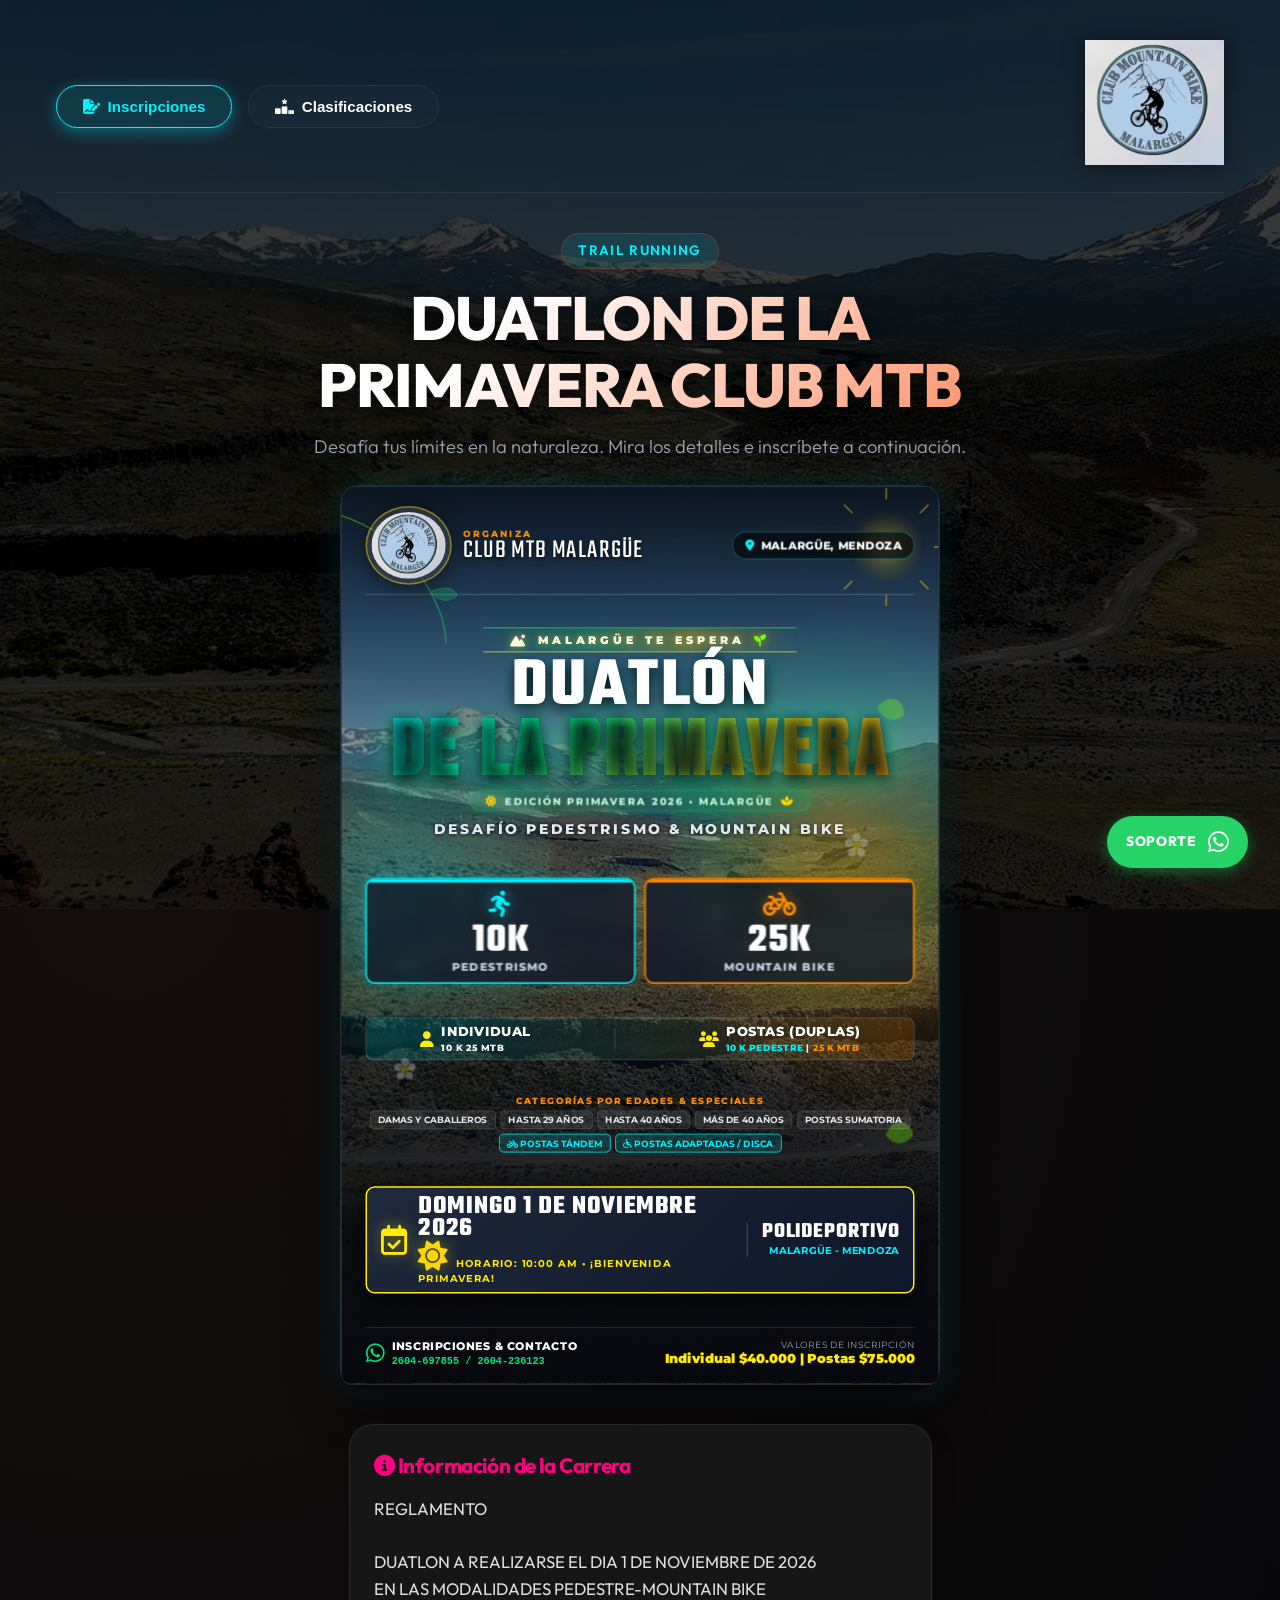
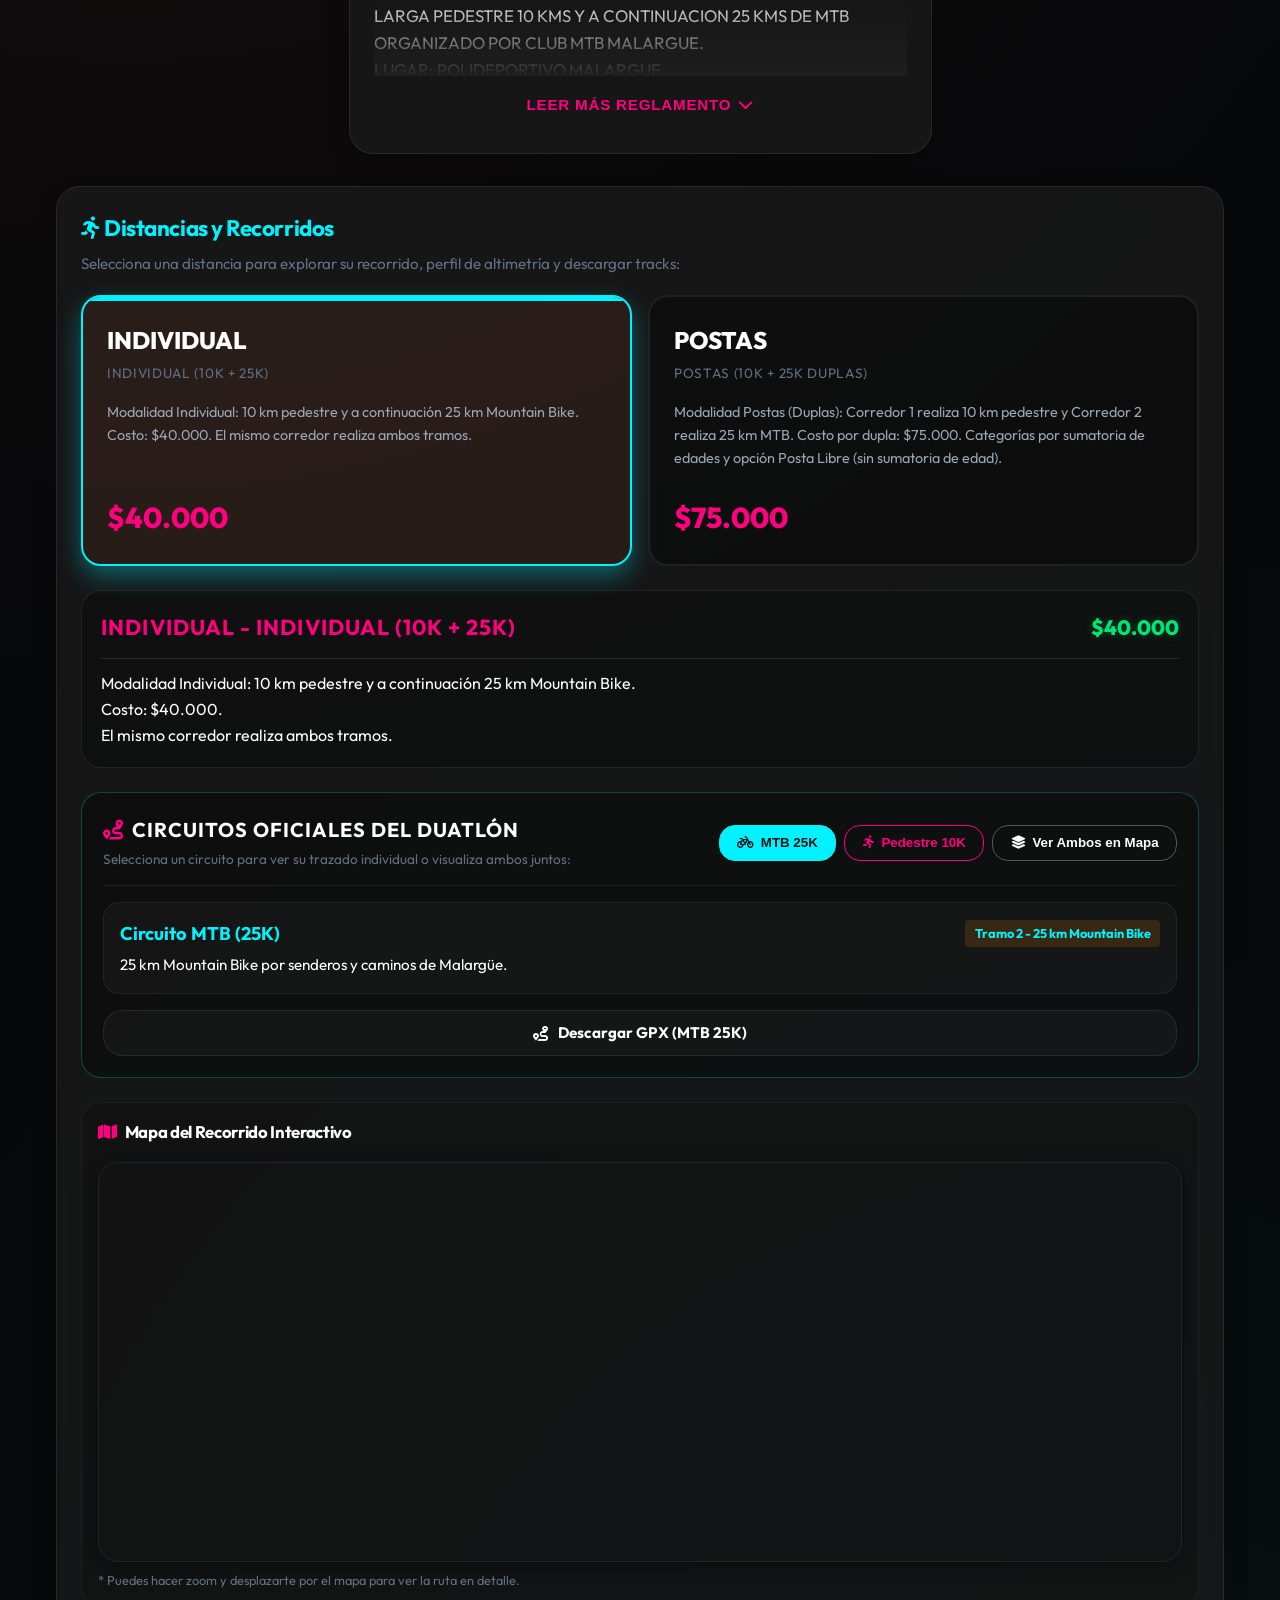
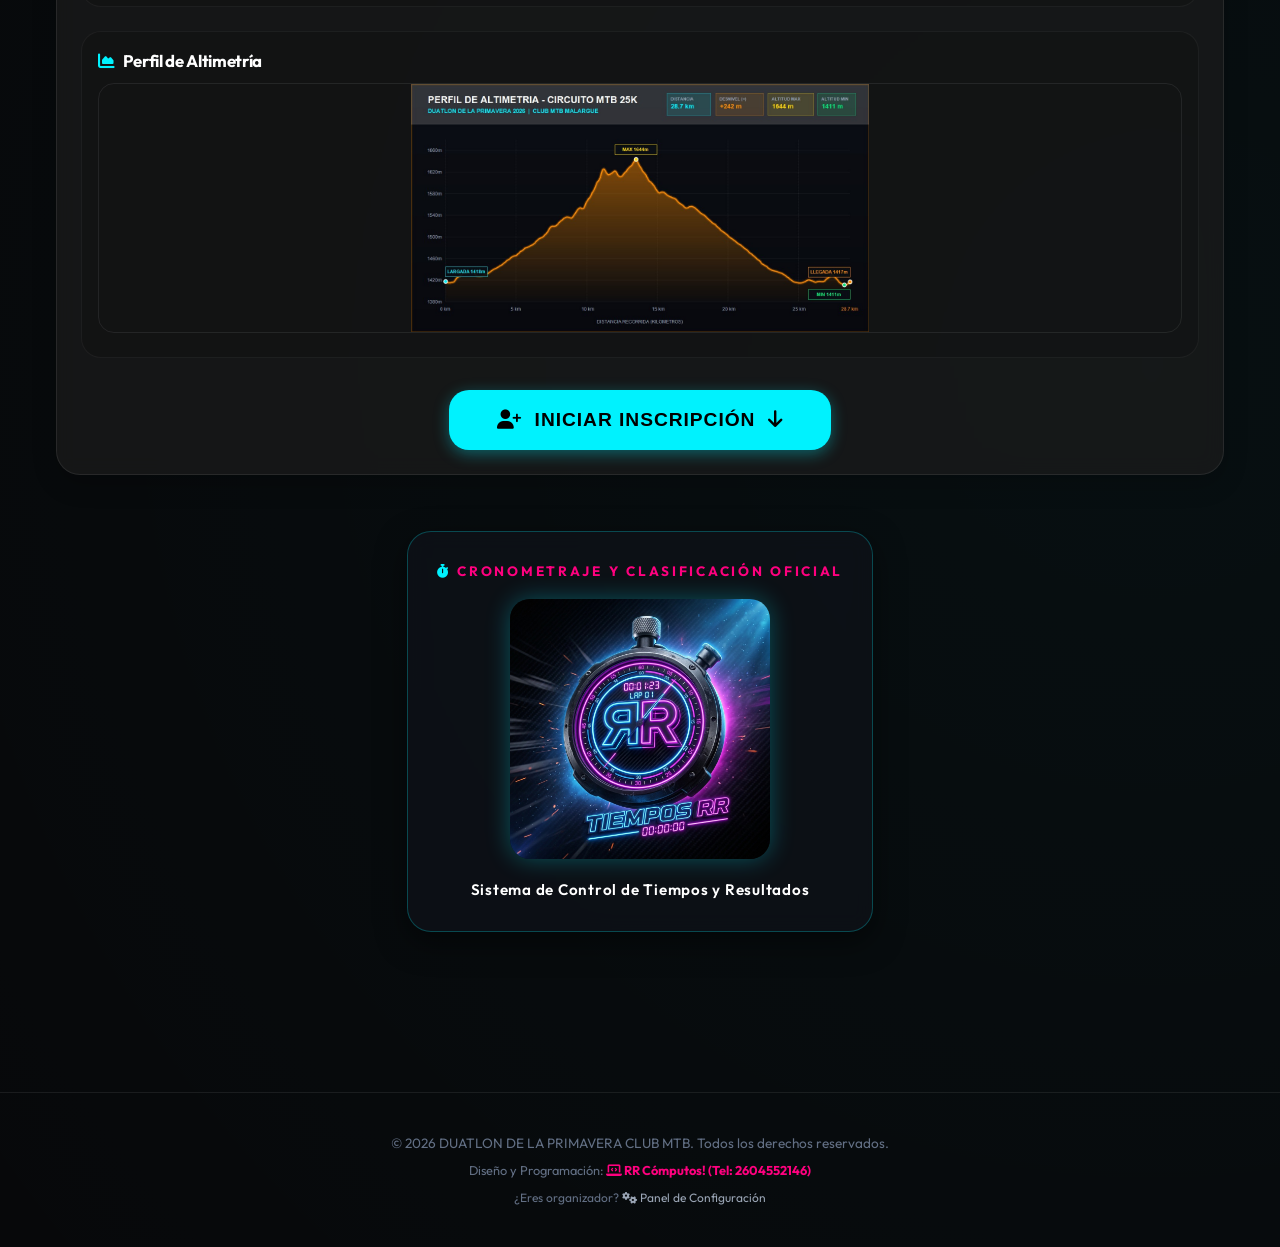
==== index.html @ 205308ee "Add files via upload" ====
<!DOCTYPE html>
<html lang="es">
<head>
    <meta charset="UTF-8">
    <meta name="viewport" content="width=device-width, initial-scale=1.0">
    <title>Inscripciones | Trail Running Portal</title>
    <meta name="description" content="Inscríbete a la carrera de trail de forma rápida y sencilla. Completa tus datos, selecciona tu distancia y asegura tu lugar.">
    <link rel="stylesheet" href="./index.css?v=7.6">
    <!-- PWA Manifest & Mobile Config -->
    <link rel="manifest" href="./manifest.json">
    <meta name="theme-color" content="#00f2fe">
    <meta name="apple-mobile-web-app-capable" content="yes">
    <meta name="apple-mobile-web-app-status-bar-style" content="black-translucent">
    <link rel="apple-touch-icon" href="./IMAGENES/LOGO CLUB.png">
    <!-- Leaflet.js for interactive GPX route maps -->
    <link rel="stylesheet" href="https://unpkg.com/leaflet@1.9.4/dist/leaflet.css" integrity="sha256-p4NxAoJBhIIN+hmNHrzRCf9tD/miZyoHS5obTRR9BMY=" crossorigin="" />
    <script src="https://unpkg.com/leaflet@1.9.4/dist/leaflet.js" integrity="sha256-20nQCchB9co0qIjJZRGuk2/Z9VM+kNiyxNV1lvTlZBo=" crossorigin=""></script>
    <!-- FontAwesome for icons -->
    <link rel="stylesheet" href="https://cdnjs.cloudflare.com/ajax/libs/font-awesome/6.4.0/css/all.min.css">
</head>
<body>
    <!-- Background image loaded dynamically -->
    <div id="bg-overlay" class="bg-overlay"></div>

    <div class="app-container">
        <main class="main-content">
            <!-- Top Header Area (Navigation & Logo) -->
            <div class="top-header-area">
                <!-- Top Navigation Bar -->
                <div class="top-nav-bar" id="top-nav-bar">
                    <button class="nav-btn active" id="nav-btn-inscripciones">
                        <i class="fa-solid fa-file-signature"></i> Inscripciones
                    </button>
                    <button class="nav-btn" id="nav-btn-clasificaciones">
                        <i class="fa-solid fa-ranking-star"></i> Clasificaciones
                    </button>
                </div>
                <!-- Logo Oficial -->
                <div class="logo-header-container hidden" id="logo-header-container">
                    <img id="logo-image" src="" alt="Logo Oficial" style="max-width: 100%; max-height: 100%; object-fit: contain; filter: drop-shadow(0 2px 10px rgba(0,0,0,0.5));">
                </div>
            </div>

            <!-- Header Section with dynamic title -->
            <header class="hero-section" style="margin-bottom: 1.5rem;">
                <span class="badge" id="race-badge">Trail Running</span>
                <h1 class="main-title" id="race-title">CARRERA DE MONTAÑA</h1>
                <p class="subtitle">Desafía tus límites en la naturaleza. Mira los detalles e inscríbete a continuación.</p>
            </header>

            <!-- 1. AFICHE OFICIAL DE LA CARRERA (TORRECILLAS) -->
            <div class="poster-banner-container" id="poster-banner-container" style="margin-bottom: 2.2rem; display: flex; justify-content: center; width: 100%; height: auto; background: transparent; overflow: visible;">
                <iframe src="./afiche.html?embed=true" id="poster-live-frame" title="Afiche Oficial Duatlón de la Primavera" style="width: 100%; max-width: 600px; height: 900px; border: none; border-radius: var(--radius-md); box-shadow: 0 15px 45px rgba(0,0,0,0.8), 0 0 30px rgba(0, 242, 254, 0.2); overflow: hidden; display: block;" scrolling="no"></iframe>
                <img id="poster-banner" src="" alt="Afiche Oficial de la Carrera" class="poster-banner-img hidden" style="max-height: 850px; width: 100%; object-fit: contain; border-radius: var(--radius-md); box-shadow: 0 10px 30px rgba(0,0,0,0.5);">
            </div>
            <script>
                window.addEventListener('message', function(e) {
                    if (e.data && e.data.type === 'resize-poster') {
                        var frame = document.getElementById('poster-live-frame');
                        if (frame && e.data.height) {
                            frame.style.height = (e.data.height + 4) + 'px';
                        }
                    }
                });
            </script>

            <!-- 2. BOX DE TEXTO (Race Description) -->
            <div class="info-card" id="race-description-card" style="margin-bottom: 2rem; background: rgba(30, 30, 30, 0.65); border: 1px solid var(--border-color); backdrop-filter: blur(10px); display: flex; flex-direction: column;">
                <h2 style="color: var(--accent-cyan); font-size: 1.3rem; margin-bottom: 0.8rem;"><i class="fa-solid fa-circle-info"></i> Información de la Carrera</h2>
                
                <!-- Contenedor colapsable para limitar altura -->
                <div id="race-description-container" style="max-height: 180px; overflow: hidden; position: relative; transition: max-height 0.4s ease-in-out;">
                    <p id="race-description-text" style="line-height: 1.6; color: #e0e0e0; font-size: 1.05rem; white-space: pre-line; margin: 0;">
                        <!-- Loaded dynamically from config -->
                    </p>
                    <!-- Degradado para atenuar texto abajo cuando está colapsado -->
                    <div id="description-fade-overlay" style="position: absolute; bottom: 0; left: 0; width: 100%; height: 75px; background: linear-gradient(to bottom, transparent, rgba(30, 30, 30, 0.98)); pointer-events: none; transition: opacity 0.3s ease;"></div>
                </div>
                
                <!-- Botón de Leer Más -->
                <div id="read-more-container" style="text-align: center; margin-top: 0.8rem; margin-bottom: 0.5rem; z-index: 2;">
                    <button type="button" id="btn-read-more" style="background: transparent; border: none; color: var(--accent-cyan); font-weight: 800; cursor: pointer; display: inline-flex; align-items: center; gap: 0.4rem; font-size: 0.95rem; text-transform: uppercase; letter-spacing: 0.05em; padding: 0.5rem 1.2rem; transition: color 0.2s;">
                        <span>Leer más reglamento</span> <i class="fa-solid fa-chevron-down"></i>
                    </button>
                </div>

                <!-- Botón de Kit de Competidor (oculto por defecto) -->
                <div id="kit-button-container" class="hidden" style="margin-top: 1.5rem; text-align: center; border-top: 1px solid rgba(255,255,255,0.08); padding-top: 1.2rem;">
                    <a href="#" id="kit-image-btn" class="btn-secondary" target="_blank" style="background: rgba(0, 242, 254, 0.1) !important; border-color: var(--accent-cyan) !important; color: var(--accent-cyan) !important; display: inline-flex; align-items: center; justify-content: center; gap: 0.6rem; padding: 0.85rem 1.8rem; text-decoration: none; font-weight: 700; border-radius: var(--radius-md); transition: all 0.3s ease; box-shadow: 0 4px 15px rgba(0,242,254,0.15);">
                        <i class="fa-solid fa-gift"></i> Ver Kit de Competidor (A4)
                    </a>
                </div>
            </div>

            <!-- 3. DASHBOARD INTERACTIVO (Distances, Maps, Altimetry) -->
            <div class="info-card" id="dashboard-card" style="margin-bottom: 2rem; background: rgba(30, 30, 30, 0.65); border: 1px solid var(--border-color); backdrop-filter: blur(10px);">
                <h2 style="color: var(--accent-orange); font-size: 1.4rem; margin-bottom: 0.3rem;"><i class="fa-solid fa-person-running"></i> Distancias y Recorridos</h2>
                <p style="color: var(--text-muted); font-size: 0.95rem; margin-bottom: 1.2rem;">Selecciona una distancia para explorar su recorrido, perfil de altimetría y descargar tracks:</p>
                
                <!-- Selector de Distancias (Dashboard) -->
                <div class="cards-container" id="distances-container" style="margin-bottom: 1.5rem; justify-content: center; gap: 1rem;">
                    <div class="selector-card selected" data-id="INDIVIDUAL" data-price="40000" data-name="INDIVIDUAL (10K + 25K)">
                        <div class="card-title">INDIVIDUAL</div>
                        <div class="card-subtitle">INDIVIDUAL (10K + 25K)</div>
                        <div class="card-detail">Modalidad Individual: 10 km pedestre y a continuación 25 km Mountain Bike.
Costo: $40.000.
El mismo corredor realiza ambos tramos.</div>
                        <div class="card-price">$40.000</div>
                    </div>
                    <div class="selector-card" data-id="POSTAS" data-price="75000" data-name="POSTAS (10K + 25K DUPLAS)">
                        <div class="card-title">POSTAS</div>
                        <div class="card-subtitle">POSTAS (10K + 25K DUPLAS)</div>
                        <div class="card-detail">Modalidad Postas (Duplas): Corredor 1 realiza 10 km pedestre y Corredor 2 realiza 25 km MTB.
Costo por dupla: $75.000.
Categorías por sumatoria de edades de ambos integrantes.</div>
                        <div class="card-price">$75.000</div>
                    </div>
                </div>

                <!-- Detalles de Distancia Seleccionada -->
                <div id="dashboard-details" class="mt-1" style="background: rgba(0,0,0,0.25); padding: 1.2rem; border-radius: var(--radius-md); border: 1px solid var(--border-color); margin-bottom: 1.5rem;">
                    <div style="display: flex; justify-content: space-between; align-items: center; flex-wrap: wrap; gap: 0.5rem; border-bottom: 1px solid rgba(255,255,255,0.1); padding-bottom: 0.8rem; margin-bottom: 0.8rem;">
                        <h3 id="dashboard-dist-title" style="font-size: 1.35rem; color: var(--accent-cyan); margin: 0;">INDIVIDUAL - INDIVIDUAL (10K + 25K)</h3>
                        <span id="dashboard-dist-price" style="font-size: 1.3rem; font-weight: 800; color: var(--success); text-shadow: 0 0 8px rgba(0,230,118,0.3);">$40.000</span>
                    </div>
                    <p id="dashboard-dist-detail" style="line-height: 1.6; color: #fff; margin-bottom: 0; font-size: 1rem; white-space: pre-line;">Modalidad Individual: 10 km pedestre y a continuación 25 km Mountain Bike.
Costo: $40.000.
El mismo corredor realiza ambos tramos.</p>
                </div>

                <!-- Selector de Circuitos Oficiales del Duatlón (Pedestre y MTB) -->
                <div id="duathlon-circuits-panel" style="margin-top: 1.5rem; background: rgba(0, 0, 0, 0.3); border: 1px solid rgba(0, 242, 254, 0.25); border-radius: var(--radius-md); padding: 1.3rem; margin-bottom: 1.5rem;">
                    <div style="display: flex; align-items: center; justify-content: space-between; flex-wrap: wrap; gap: 0.8rem; margin-bottom: 1rem; border-bottom: 1px solid rgba(255,255,255,0.08); padding-bottom: 0.8rem;">
                        <div>
                            <h3 style="margin: 0; color: #fff; font-size: 1.25rem; display: flex; align-items: center; gap: 0.5rem;">
                                <i class="fa-solid fa-route" style="color: var(--accent-cyan);"></i> Circuitos Oficiales del Duatlón
                            </h3>
                            <span style="font-size: 0.85rem; color: var(--text-muted);">Selecciona un circuito para ver su trazado individual o visualiza ambos juntos:</span>
                        </div>
                        <div style="display: flex; gap: 0.5rem; flex-wrap: wrap;" id="circuit-tab-buttons">
                            <button type="button" class="btn-circuit-tab active" data-circuit="mtb" id="btn-circuit-mtb" style="padding: 0.6rem 1.1rem; border-radius: var(--radius-sm); border: 1px solid var(--accent-orange); background: var(--accent-orange); color: #0f1219; font-weight: 800; cursor: pointer; display: inline-flex; align-items: center; gap: 0.4rem; transition: all 0.2s;">
                                <i class="fa-solid fa-bicycle"></i> MTB 25K
                            </button>
                            <button type="button" class="btn-circuit-tab" data-circuit="pedestre" id="btn-circuit-pedestre" style="padding: 0.6rem 1.1rem; border-radius: var(--radius-sm); border: 1px solid var(--accent-cyan); background: transparent; color: var(--accent-cyan); font-weight: 800; cursor: pointer; display: inline-flex; align-items: center; gap: 0.4rem; transition: all 0.2s;">
                                <i class="fa-solid fa-person-running"></i> Pedestre 10K
                            </button>
                            <button type="button" class="btn-circuit-tab" data-circuit="both" id="btn-circuit-both" style="padding: 0.6rem 1.1rem; border-radius: var(--radius-sm); border: 1px solid rgba(255,255,255,0.3); background: transparent; color: #fff; font-weight: 700; cursor: pointer; display: inline-flex; align-items: center; gap: 0.4rem; transition: all 0.2s;">
                                <i class="fa-solid fa-layer-group"></i> Ver Ambos en Mapa
                            </button>
                        </div>
                    </div>

                    <!-- Ficha descriptiva del circuito activo -->
                    <div id="circuit-active-info" style="background: rgba(255,255,255,0.03); border: 1px solid rgba(255,255,255,0.06); border-radius: var(--radius-sm); padding: 1rem; margin-bottom: 1rem;">
                        <div style="display: flex; justify-content: space-between; align-items: center; flex-wrap: wrap; gap: 0.5rem; margin-bottom: 0.4rem;">
                            <strong id="circuit-active-title" style="color: var(--accent-orange); font-size: 1.15rem;">Circuito MTB (25K)</strong>
                            <span id="circuit-active-badge" style="background: rgba(255, 140, 0, 0.15); color: var(--accent-orange); font-weight: 700; padding: 0.2rem 0.6rem; border-radius: 4px; font-size: 0.8rem;">Tramo 2 - 25 km Mountain Bike</span>
                        </div>
                        <p id="circuit-active-detail" style="margin: 0; color: #fff; font-size: 0.95rem; line-height: 1.5; white-space: pre-line;">Tramo 2: 25 km Mountain Bike por senderos y caminos de Malargüe.</p>
                    </div>

                    <!-- Botones de descarga y enlaces del circuito activo -->
                    <div class="downloads-grid" id="circuit-downloads-grid" style="display: flex; gap: 0.8rem; flex-wrap: wrap;">
                        <a href="#" id="circuit-gpx-btn" class="btn-secondary gpx-btn" download target="_blank" style="height: 46px; font-size: 0.95rem; font-weight: 700; width: 100%; display: inline-flex; align-items: center; justify-content: center; gap: 0.6rem; text-decoration: none; border-radius: var(--radius-md);">
                            <i class="fa-solid fa-route"></i> Descargar GPX
                        </a>
                    </div>
                </div>

                <!-- Mapa del Recorrido Interactivo -->
                <div class="info-card-sub" id="interactive-map-card" style="margin-top: 1rem; background: rgba(0,0,0,0.15); padding: 1rem; border-radius: var(--radius-md); border: 1px solid rgba(255,255,255,0.05);">
                    <h4 style="margin: 0; font-size: 1.05rem; color: #fff; display: flex; align-items: center; gap: 0.5rem;"><i class="fa-solid fa-map" style="color: var(--accent-cyan);"></i> Mapa del Recorrido Interactivo</h4>
                    <div id="map-track" style="height: 400px; width: 100%; border-radius: var(--radius-md); margin-top: 1rem; border: 1px solid var(--border-color); box-shadow: 0 4px 15px rgba(0,0,0,0.3); z-index: 10;"></div>
                    <span style="font-size: 0.8rem; color: var(--text-muted); margin-top: 0.5rem; display: block;">
                        * Puedes hacer zoom y desplazarte por el mapa para ver la ruta en detalle.
                    </span>
                </div>
                
                <!-- Perfil de Altimetría -->
                <div class="info-card-sub" id="altimetry-card" style="margin-top: 1.5rem; background: rgba(0,0,0,0.15); padding: 1rem; border-radius: var(--radius-md); border: 1px solid rgba(255,255,255,0.05);">
                    <h4 style="margin: 0; font-size: 1.05rem; color: #fff; display: flex; align-items: center; gap: 0.5rem;"><i class="fa-solid fa-chart-area" style="color: var(--accent-orange);"></i> Perfil de Altimetría</h4>
                    <div class="info-card-content mt-1" style="text-align: center;">
                        <img id="altimetry-image" src="./IMAGENES/ALTIMETRIA_MTB_25K.jpg" alt="Perfil de Altimetría MTB 25K" style="max-height: 250px; object-fit: contain; width: 100%; border-radius: var(--radius-sm); cursor: pointer;" title="Toca para ampliar la altimetría">
                    </div>
                </div>

                <!-- Botón de Acción para Iniciar Inscripción -->
                <div style="text-align: center; margin-top: 2rem;">
                    <button type="button" id="btn-go-to-registration" class="btn-submit" style="padding: 1.2rem 3rem; font-size: 1.2rem; background: var(--accent-orange); box-shadow: 0 4px 15px var(--accent-orange-glow); font-weight: 800; text-transform: uppercase; border-radius: var(--radius-md); border: none; cursor: pointer; display: inline-flex; align-items: center; justify-content: center; gap: 0.8rem;">
                        <i class="fa-solid fa-user-plus"></i> Iniciar Inscripción <i class="fa-solid fa-arrow-down"></i>
                    </button>
                </div>
            </div>

            <!-- 4. INSCRIPCIÓN (Wizard Form Card) - Hidden by default until click -->
            <div class="card-wrapper hidden" id="registration-card-wrapper" style="margin-top: 2rem; border-top: 4px solid var(--accent-orange); transition: all 0.3s ease;">
                
                <!-- Progress Header -->
                <div class="wizard-progress">
                    <div class="step-indicator active" id="indicator-1">
                        <div class="step-number">1</div>
                        <span class="step-label">Datos Personales</span>
                    </div>
                    <div class="step-indicator" id="indicator-2">
                        <div class="step-number">2</div>
                        <span class="step-label">Pago y Comprobante</span>
                    </div>
                </div>

                <!-- Form Body -->
                <form id="registration-form" class="wizard-form" autocomplete="on" novalidate>
                    
                    <!-- STEP 1: Personal Data & Distance Selection -->
                    <div class="form-step-content" id="step-1">
                        <div class="step-header">
                            <h2>Ficha de Inscripción</h2>
                            <p>Completa tus datos personales para la categoría de carrera seleccionada.</p>
                        </div>

                        <!-- Tip Autocompletar -->
                        <div class="info-card" style="margin-bottom: 1.5rem; background: rgba(0, 242, 254, 0.05); border: 1px dashed rgba(0, 242, 254, 0.3); padding: 0.8rem 1rem; border-radius: var(--radius-sm); display: flex; align-items: center; gap: 0.8rem;">
                            <div style="font-size: 1.5rem;">💡</div>
                            <div style="font-size: 0.9rem; line-height: 1.4; color: var(--accent-cyan); text-align: left;">
                                <strong>TIP RÁPIDO:</strong> Al tocar el campo <strong>Nombre y Apellido</strong>, puedes usar la sugerencia de autocompletar de tu celular para rellenar toda la ficha en 1 segundo.
                            </div>
                        </div>

                        <div class="form-grid grid-2">
                            <!-- Resumen de la Distancia Elegida arriba del Formulario -->
                            <div class="full-width-group" style="grid-column: 1 / -1; margin-bottom: 1.5rem; background: rgba(255, 255, 255, 0.05); padding: 1rem 1.2rem; border-radius: var(--radius-md); border: 1px solid var(--border-color); display: flex; justify-content: space-between; align-items: center; flex-wrap: wrap; gap: 1rem;">
                                <div>
                                    <span style="font-size: 0.85rem; color: var(--text-muted); display: block; text-transform: uppercase; font-weight: 600;">Distancia Elegida:</span>
                                    <strong id="selected-distance-summary-title" style="font-size: 1.25rem; color: var(--accent-cyan);">-</strong>
                                </div>
                                <div style="text-align: right;">
                                    <span style="font-size: 0.85rem; color: var(--text-muted); display: block; text-transform: uppercase; font-weight: 600;">Costo de Inscripción:</span>
                                    <strong id="selected-distance-summary-price" style="font-size: 1.25rem; color: var(--success);">-</strong>
                                </div>
                                <input type="hidden" id="selected-distance-id" name="distancia" required>
                                <input type="hidden" id="selected-distance-price" name="costo">
                            </div>

                            <!-- 1. CONTENEDOR MODALIDAD INDIVIDUAL -->
                            <div id="individual-fields-container" style="grid-column: 1 / -1; display: grid; grid-template-columns: repeat(auto-fit, minmax(260px, 1fr)); gap: 1.2rem;">
                                <div class="input-group">
                                    <label for="nombre">Nombre y Apellido <span class="requirement">*</span></label>
                                    <input type="text" id="nombre" name="nombre" placeholder="Ej: Juan Pérez" autocomplete="name">
                                    <input type="hidden" id="apellido" name="apellido">
                                </div>
                                <div class="input-group">
                                    <label for="cuil">CUIL <span class="requirement" id="cuil-req-indicator">* (11 dígitos exactos)</span></label>
                                    <input type="text" id="cuil" name="cuil" maxlength="11" placeholder="Ej: 20443332221" title="Solo números, sin guiones. Exactamente 11 dígitos." autocomplete="off">
                                </div>
                                <div class="input-group">
                                    <label for="fecha_nacimiento">Fecha de Nacimiento <span class="requirement">*</span></label>
                                    <div class="date-input-container" style="display: flex; align-items: center; gap: 0.4rem;">
                                        <input type="text" id="birth_day" placeholder="DD" maxlength="2" style="width: 55px; text-align: center; font-size: 1.05rem; font-weight: 700; padding: 0.7rem 0.4rem;" title="Día (2 dígitos)">
                                        <span style="font-weight: 700; color: var(--text-muted); font-size: 1.2rem; user-select: none;">/</span>
                                        <input type="text" id="birth_month" placeholder="MM" maxlength="2" style="width: 55px; text-align: center; font-size: 1.05rem; font-weight: 700; padding: 0.7rem 0.4rem;" title="Mes (2 dígitos)">
                                        <span style="font-weight: 700; color: var(--text-muted); font-size: 1.2rem; user-select: none;">/</span>
                                        <input type="text" id="birth_year" placeholder="AAAA" maxlength="4" style="width: 75px; text-align: center; font-size: 1.05rem; font-weight: 700; padding: 0.7rem 0.4rem;" title="Año (4 dígitos)">
                                        <input type="hidden" id="fecha_nacimiento" name="fecha_nacimiento">
                                    </div>
                                </div>
                                <div class="input-group">
                                    <label for="genero">Género <span class="requirement">*</span></label>
                                    <select id="genero" name="genero" autocomplete="sex">
                                        <option value="" disabled selected>Selecciona tu género...</option>
                                        <option value="Femenino">Femenino (Damas)</option>
                                        <option value="Masculino">Masculino (Caballeros)</option>
                                    </select>
                                </div>
                                <div class="input-group">
                                    <label for="edad">Edad Calculada</label>
                                    <input type="text" id="edad" name="edad" readonly placeholder="Completa tu fecha de nacimiento">
                                </div>
                                <div class="input-group">
                                    <label for="telefono">Teléfono de Contacto <span class="requirement">*</span></label>
                                    <input type="tel" id="telefono" name="telefono" placeholder="Ej: +54 9 260 455-2146" autocomplete="tel">
                                </div>
                                <div class="input-group" id="talle-remera-group" style="display: none;">
                                    <label for="talle_remera">Talle de Remera <span class="requirement">*</span></label>
                                    <select id="talle_remera" name="talle_remera">
                                        <option value="" disabled selected>Selecciona tu talle...</option>
                                        <option value="XS">XS</option>
                                        <option value="S">S</option>
                                        <option value="M">M</option>
                                        <option value="L">L</option>
                                        <option value="XL">XL</option>
                                        <option value="XXL">XXL</option>
                                    </select>

                                    <!-- Tshirt preview directly inside the talle selector cell -->
                                    <div class="info-card" id="tshirt-preview-card" style="margin-top: 0.8rem; border-color: rgba(255,255,255,0.05); background: rgba(0,0,0,0.15);">
                                        <div class="info-card-content" style="text-align: center; padding: 0.5rem;">
                                            <img id="tshirt-image" src="" alt="Remera oficial de la carrera" style="max-height: 140px; object-fit: contain; border-radius: var(--radius-sm);">
                                        </div>
                                    </div>
                                </div>
                                <div class="input-group">
                                    <label for="team_origen">Team o Lugar de Origen <span style="font-weight: normal; color: var(--text-muted);">(Opcional)</span></label>
                                    <input type="text" id="team_origen" name="team_origen" placeholder="Ej: Club MTB Malargüe o San Rafael" autocomplete="organization">
                                </div>

                                <!-- RESUMEN DE CATEGORÍA ASIGNADA PARA MODALIDAD INDIVIDUAL -->
                                <div id="individual-summary-badge" style="grid-column: 1 / -1; background: linear-gradient(135deg, rgba(0, 242, 254, 0.12), rgba(0, 230, 118, 0.08)); border: 1px solid rgba(0, 242, 254, 0.35); border-radius: var(--radius-md); padding: 1.2rem; margin-top: 0.5rem;">
                                    <div style="font-size: 0.85rem; text-transform: uppercase; letter-spacing: 0.05em; color: var(--text-muted); font-weight: 700; margin-bottom: 0.4rem;">
                                        <i class="fa-solid fa-ranking-star" style="color: var(--accent-cyan);"></i> Categoría Oficial Asignada:
                                    </div>
                                    <div style="display: flex; align-items: center; justify-content: space-between; flex-wrap: wrap; gap: 0.5rem;">
                                        <strong id="individual-calc-category" style="font-size: 1.25rem; color: #ffffff;">-</strong>
                                        <span id="individual-calc-details" style="font-size: 0.9rem; color: var(--accent-cyan); font-weight: 600;">(Completa fecha de nacimiento y género)</span>
                                    </div>
                                </div>
                            </div>

                            <!-- 2. CONTENEDOR MODALIDAD POSTAS (DUPLAS PEDESTRISMO 10K + MTB 25K) -->
                            <div id="postas-fields-container" class="hidden" style="grid-column: 1 / -1;">
                                <div style="background: rgba(0, 242, 254, 0.08); border: 1px solid rgba(0, 242, 254, 0.35); border-radius: var(--radius-md); padding: 1.2rem; margin-bottom: 1.5rem;">
                                    <div style="display: flex; align-items: center; justify-content: space-between; flex-wrap: wrap; gap: 0.5rem; margin-bottom: 0.8rem;">
                                        <h3 style="color: var(--accent-cyan); font-size: 1.25rem; margin: 0; display: flex; align-items: center; gap: 0.6rem;">
                                            <i class="fa-solid fa-users"></i> Modalidad Postas (Dupla de 2 Integrantes)
                                        </h3>
                                        <span style="background: rgba(0, 242, 254, 0.2); color: var(--accent-cyan); font-weight: 700; font-size: 0.85rem; padding: 0.25rem 0.6rem; border-radius: 20px;">10K Pedestre + 25K MTB</span>
                                    </div>
                                    <p style="color: var(--text-muted); font-size: 0.92rem; margin-bottom: 1rem; line-height: 1.5;">
                                        El <strong>Corredor 1</strong> realiza el tramo pedestre (10 km) y el <strong>Corredor 2</strong> realiza el tramo de ciclismo (25 km de MTB). La categoría se asigna <strong>automáticamente según la sumatoria de las dos edades</strong> y los géneros.
                                    </p>
                                    <div class="postas-selector-container" style="margin-top: 1rem; margin-bottom: 0;">
                                        <div style="display: flex; align-items: center; justify-content: space-between; margin-bottom: 0.8rem; flex-wrap: wrap; gap: 0.5rem;">
                                            <label style="font-weight: 800; color: #ffffff; font-size: 1.05rem; display: flex; align-items: center; gap: 0.6rem; text-transform: uppercase; letter-spacing: 0.03em;">
                                                <i class="fa-solid fa-flag-checkered" style="color: var(--accent-orange); font-size: 1.2rem;"></i> Modalidad de Posta:
                                            </label>
                                            <span style="font-size: 0.8rem; background: rgba(0, 242, 254, 0.15); color: var(--accent-cyan); padding: 0.25rem 0.7rem; border-radius: 20px; font-weight: 700; border: 1px solid rgba(0, 242, 254, 0.3);">
                                                <i class="fa-solid fa-hand-pointer"></i> Selecciona una modalidad
                                            </span>
                                        </div>
                                        <div class="postas-types-grid" style="display: grid; grid-template-columns: repeat(auto-fit, minmax(220px, 1fr)); gap: 0.9rem;">
                                            <!-- 1. ESTANDAR -->
                                            <label class="posta-type-card active" data-type="estandar">
                                                <input type="radio" name="postas_tipo_especial" value="estandar" checked class="posta-radio-input">
                                                <div class="posta-type-content">
                                                    <div class="posta-type-top">
                                                        <span class="posta-custom-radio"><i class="fa-solid fa-circle-dot"></i></span>
                                                        <span class="posta-type-badge badge-orange"><i class="fa-solid fa-calculator"></i> OFICIAL</span>
                                                    </div>
                                                    <div class="posta-type-title">Estándar</div>
                                                    <div class="posta-type-subtitle">Por Sumatoria de Edad</div>
                                                    <div class="posta-type-desc">Categorías: -60, 61-80, 81-100, 101+ (Damas, Caballeros o Mixto)</div>
                                                </div>
                                            </label>

                                            <!-- 2. POSTA LIBRE -->
                                            <label class="posta-type-card" data-type="libre">
                                                <input type="radio" name="postas_tipo_especial" value="libre" class="posta-radio-input">
                                                <div class="posta-type-content">
                                                    <div class="posta-type-top">
                                                        <span class="posta-custom-radio"><i class="fa-solid fa-circle-dot"></i></span>
                                                        <span class="posta-type-badge badge-yellow"><i class="fa-solid fa-bolt"></i> POPULAR</span>
                                                    </div>
                                                    <div class="posta-type-title"><i class="fa-solid fa-bolt" style="color: #ffd600;"></i> Posta Libre</div>
                                                    <div class="posta-type-subtitle">Sin Sumatoria de Edad</div>
                                                    <div class="posta-type-desc">Categoría Única sin límite de edad (Damas, Caballeros o Mixto)</div>
                                                </div>
                                            </label>

                                            <!-- 3. TANDEM -->
                                            <label class="posta-type-card" data-type="tandem">
                                                <input type="radio" name="postas_tipo_especial" value="tandem" class="posta-radio-input">
                                                <div class="posta-type-content">
                                                    <div class="posta-type-top">
                                                        <span class="posta-custom-radio"><i class="fa-solid fa-circle-dot"></i></span>
                                                        <span class="posta-type-badge badge-cyan"><i class="fa-solid fa-bicycle"></i> ESPECIAL</span>
                                                    </div>
                                                    <div class="posta-type-title"><i class="fa-solid fa-bicycle" style="color: var(--accent-cyan);"></i> Posta Tándem</div>
                                                    <div class="posta-type-subtitle">Bicicleta Doble</div>
                                                    <div class="posta-type-desc">Tramo de ciclismo realizado en bicicleta tándem</div>
                                                </div>
                                            </label>

                                            <!-- 4. DISCA / ADAPTADA -->
                                            <label class="posta-type-card" data-type="disca">
                                                <input type="radio" name="postas_tipo_especial" value="disca" class="posta-radio-input">
                                                <div class="posta-type-content">
                                                    <div class="posta-type-top">
                                                        <span class="posta-custom-radio"><i class="fa-solid fa-circle-dot"></i></span>
                                                        <span class="posta-type-badge badge-green"><i class="fa-solid fa-wheelchair"></i> INCLUSIVA</span>
                                                    </div>
                                                    <div class="posta-type-title"><i class="fa-solid fa-wheelchair" style="color: #00e676;"></i> Posta Adaptada</div>
                                                    <div class="posta-type-subtitle">Disca (Adaptada)</div>
                                                    <div class="posta-type-desc">Atletas adaptados en cualquiera de los dos tramos (Bonificada)</div>
                                                </div>
                                            </label>
                                        </div>
                                    </div>
                                </div>

                                <div style="display: grid; grid-template-columns: repeat(auto-fit, minmax(280px, 1fr)); gap: 1.5rem; margin-bottom: 1.5rem;">
                                    <!-- CORREDOR 1: PEDESTRISMO 10K -->
                                    <div style="background: rgba(255, 255, 255, 0.03); border: 1px solid rgba(255, 107, 53, 0.4); border-radius: var(--radius-md); padding: 1.2rem;">
                                        <div style="display: flex; align-items: center; gap: 0.6rem; margin-bottom: 1rem; border-bottom: 1px solid rgba(255, 107, 53, 0.25); padding-bottom: 0.6rem;">
                                            <span style="background: var(--accent-orange); color: #000; font-weight: 900; border-radius: 50%; width: 28px; height: 28px; display: inline-flex; align-items: center; justify-content: center; font-size: 0.95rem;">1</span>
                                            <div>
                                                <h4 style="color: var(--accent-orange); margin: 0; font-size: 1.1rem;"><i class="fa-solid fa-person-running"></i> 10 K Pedestre</h4>
                                                <span style="color: var(--text-muted); font-size: 0.8rem; font-weight: 600;">Tramo 1 Pedestrismo</span>
                                            </div>
                                        </div>

                                        <div class="input-group">
                                            <label for="postas_nombre_1">Nombre y Apellido <span class="requirement">*</span></label>
                                            <input type="text" id="postas_nombre_1" name="postas_nombre_1" placeholder="Ej: Juan Pérez">
                                        </div>

                                        <div class="input-group">
                                            <label for="postas_cuil_1">CUIL <span class="requirement">* (11 dígitos)</span></label>
                                            <input type="text" id="postas_cuil_1" name="postas_cuil_1" maxlength="11" placeholder="Ej: 20443332221">
                                        </div>

                                        <div class="input-group">
                                            <label for="postas_fecha_nacimiento_1">Fecha de Nacimiento <span class="requirement">*</span></label>
                                            <div class="date-input-container" style="display: flex; align-items: center; gap: 0.4rem;">
                                                <input type="text" id="postas_birth_day_1" placeholder="DD" maxlength="2" style="width: 55px; text-align: center; font-size: 1.05rem; font-weight: 700; padding: 0.7rem 0.4rem;" title="Día (2 dígitos)">
                                                <span style="font-weight: 700; color: var(--text-muted); font-size: 1.2rem;">/</span>
                                                <input type="text" id="postas_birth_month_1" placeholder="MM" maxlength="2" style="width: 55px; text-align: center; font-size: 1.05rem; font-weight: 700; padding: 0.7rem 0.4rem;" title="Mes (2 dígitos)">
                                                <span style="font-weight: 700; color: var(--text-muted); font-size: 1.2rem;">/</span>
                                                <input type="text" id="postas_birth_year_1" placeholder="AAAA" maxlength="4" style="width: 75px; text-align: center; font-size: 1.05rem; font-weight: 700; padding: 0.7rem 0.4rem;" title="Año (4 dígitos)">
                                                <input type="hidden" id="postas_fecha_nacimiento_1">
                                            </div>
                                        </div>

                                        <div class="input-group">
                                            <label for="postas_genero_1">Género <span class="requirement">*</span></label>
                                            <select id="postas_genero_1" name="postas_genero_1">
                                                <option value="" disabled selected>Selecciona género...</option>
                                                <option value="Femenino">Femenino (Damas)</option>
                                                <option value="Masculino">Masculino (Caballeros)</option>
                                            </select>
                                        </div>

                                        <div class="input-group">
                                            <label for="postas_edad_1">Edad (10 K Pedestre)</label>
                                            <input type="text" id="postas_edad_1" readonly placeholder="Completa fecha de nacimiento">
                                        </div>

                                        <div class="input-group">
                                            <label for="postas_telefono_1">Teléfono <span class="requirement">*</span></label>
                                            <input type="tel" id="postas_telefono_1" name="postas_telefono_1" placeholder="Ej: +54 9 260 455-2146">
                                        </div>

                                        <div class="input-group" id="postas-talle-1-group" style="display: none;">
                                            <label for="postas_talle_1">Talle de Remera <span class="requirement">*</span></label>
                                            <select id="postas_talle_1" name="postas_talle_1">
                                                <option value="" disabled selected>Selecciona talle...</option>
                                                <option value="XS">XS</option>
                                                <option value="S">S</option>
                                                <option value="M">M</option>
                                                <option value="L">L</option>
                                                <option value="XL">XL</option>
                                                <option value="XXL">XXL</option>
                                            </select>
                                        </div>
                                    </div>

                                    <!-- CORREDOR 2: MOUNTAIN BIKE 25K -->
                                    <div style="background: rgba(255, 255, 255, 0.03); border: 1px solid rgba(0, 242, 254, 0.4); border-radius: var(--radius-md); padding: 1.2rem;">
                                        <div style="display: flex; align-items: center; gap: 0.6rem; margin-bottom: 1rem; border-bottom: 1px solid rgba(0, 242, 254, 0.25); padding-bottom: 0.6rem;">
                                            <span style="background: var(--accent-cyan); color: #000; font-weight: 900; border-radius: 50%; width: 28px; height: 28px; display: inline-flex; align-items: center; justify-content: center; font-size: 0.95rem;">2</span>
                                            <div>
                                                <h4 style="color: var(--accent-cyan); margin: 0; font-size: 1.1rem;"><i class="fa-solid fa-bicycle"></i> 25 K MTB</h4>
                                                <span style="color: var(--text-muted); font-size: 0.8rem; font-weight: 600;">Tramo 2 Mountain Bike</span>
                                            </div>
                                        </div>

                                        <div class="input-group">
                                            <label for="postas_nombre_2">Nombre y Apellido <span class="requirement">*</span></label>
                                            <input type="text" id="postas_nombre_2" name="postas_nombre_2" placeholder="Ej: Carlos Gómez">
                                        </div>

                                        <div class="input-group">
                                            <label for="postas_cuil_2">CUIL <span class="requirement">* (11 dígitos)</span></label>
                                            <input type="text" id="postas_cuil_2" name="postas_cuil_2" maxlength="11" placeholder="Ej: 20387776661">
                                        </div>

                                        <div class="input-group">
                                            <label for="postas_fecha_nacimiento_2">Fecha de Nacimiento <span class="requirement">*</span></label>
                                            <div class="date-input-container" style="display: flex; align-items: center; gap: 0.4rem;">
                                                <input type="text" id="postas_birth_day_2" placeholder="DD" maxlength="2" style="width: 55px; text-align: center; font-size: 1.05rem; font-weight: 700; padding: 0.7rem 0.4rem;" title="Día (2 dígitos)">
                                                <span style="font-weight: 700; color: var(--text-muted); font-size: 1.2rem;">/</span>
                                                <input type="text" id="postas_birth_month_2" placeholder="MM" maxlength="2" style="width: 55px; text-align: center; font-size: 1.05rem; font-weight: 700; padding: 0.7rem 0.4rem;" title="Mes (2 dígitos)">
                                                <span style="font-weight: 700; color: var(--text-muted); font-size: 1.2rem;">/</span>
                                                <input type="text" id="postas_birth_year_2" placeholder="AAAA" maxlength="4" style="width: 75px; text-align: center; font-size: 1.05rem; font-weight: 700; padding: 0.7rem 0.4rem;" title="Año (4 dígitos)">
                                                <input type="hidden" id="postas_fecha_nacimiento_2">
                                            </div>
                                        </div>

                                        <div class="input-group">
                                            <label for="postas_genero_2">Género <span class="requirement">*</span></label>
                                            <select id="postas_genero_2" name="postas_genero_2">
                                                <option value="" disabled selected>Selecciona género...</option>
                                                <option value="Femenino">Femenino (Damas)</option>
                                                <option value="Masculino">Masculino (Caballeros)</option>
                                            </select>
                                        </div>

                                        <div class="input-group">
                                            <label for="postas_edad_2">Edad (25 K MTB)</label>
                                            <input type="text" id="postas_edad_2" readonly placeholder="Completa fecha de nacimiento">
                                        </div>

                                        <div class="input-group">
                                            <label for="postas_telefono_2">Teléfono <span class="requirement">*</span></label>
                                            <input type="tel" id="postas_telefono_2" name="postas_telefono_2" placeholder="Ej: +54 9 260 411-2233">
                                        </div>

                                        <div class="input-group" id="postas-talle-2-group" style="display: none;">
                                            <label for="postas_talle_2">Talle de Remera <span class="requirement">*</span></label>
                                            <select id="postas_talle_2" name="postas_talle_2">
                                                <option value="" disabled selected>Selecciona talle...</option>
                                                <option value="XS">XS</option>
                                                <option value="S">S</option>
                                                <option value="M">M</option>
                                                <option value="L">L</option>
                                                <option value="XL">XL</option>
                                                <option value="XXL">XXL</option>
                                            </select>
                                        </div>
                                    </div>
                                </div>

                                <!-- TARJETA DINÁMICA DE SUMATORIA EN VIVO -->
                                <div id="postas-summary-badge" style="background: linear-gradient(135deg, rgba(0, 242, 254, 0.12), rgba(255, 107, 53, 0.12)); border: 1px solid var(--border-color); border-radius: var(--radius-md); padding: 1.2rem; display: flex; flex-wrap: wrap; justify-content: space-around; align-items: center; gap: 1rem; text-align: center; margin-bottom: 1.5rem;">
                                    <div>
                                        <span style="font-size: 0.8rem; color: var(--text-muted); display: block; text-transform: uppercase; font-weight: 700;">Sumatoria de Edades</span>
                                        <strong id="postas-calc-sum" style="font-size: 1.7rem; color: var(--accent-cyan);">-</strong>
                                    </div>
                                    <div>
                                        <span style="font-size: 0.8rem; color: var(--text-muted); display: block; text-transform: uppercase; font-weight: 700;">Composición de Dupla</span>
                                        <strong id="postas-calc-type" style="font-size: 1.25rem; color: #fff;">-</strong>
                                    </div>
                                    <div>
                                        <span style="font-size: 0.8rem; color: var(--text-muted); display: block; text-transform: uppercase; font-weight: 700;">Rango de Categoría</span>
                                        <strong id="postas-calc-range" style="font-size: 1.25rem; color: var(--success);">-</strong>
                                    </div>
                                </div>

                                <!-- NOMBRE DEL EQUIPO (AL FINAL DE LA SECCIÓN POSTAS, CON SUGERENCIA AUTOMÁTICA DE APELLIDOS) -->
                                <div style="background: rgba(255, 255, 255, 0.04); border: 1px solid var(--border-color); border-radius: var(--radius-md); padding: 1.2rem; margin-bottom: 1.5rem;">
                                    <label for="postas_equipo" style="font-weight: 700; color: var(--accent-cyan); display: block; margin-bottom: 0.4rem;">
                                        <i class="fa-solid fa-users"></i> Nombre del Equipo / Dupla <span style="font-weight: normal; color: var(--text-muted); font-size: 0.85rem;">(Opcional - Si no lo completas, se asignarán automáticamente los apellidos de ambos integrantes)</span>
                                    </label>
                                    <input type="text" id="postas_equipo" name="postas_equipo" placeholder="Ej: Los Galgos (o déjalo en blanco para usar apellidos)" style="width: 100%;">
                                    <div id="postas-auto-team-preview" style="margin-top: 0.6rem; font-size: 0.9rem; color: var(--text-muted); background: rgba(0,0,0,0.2); padding: 0.6rem 0.9rem; border-radius: var(--radius-sm); border-left: 3px solid var(--accent-orange);">
                                        Nombre oficial que se asignará al equipo: <strong id="postas-preview-team-name" style="color: var(--accent-orange); font-size: 1.05rem;">-</strong>
                                    </div>
                                </div>
                            </div>

                            <!-- Contenedor para campos personalizados dinámicos -->
                            <div id="custom-fields-container" style="grid-column: 1 / -1; display: grid; grid-template-columns: 1fr 1fr; gap: 1.2rem;"></div>

                            <!-- Categoría Asignada en Paso 1 (Destacada y editable en casos múltiples) -->
                            <div class="input-group" style="grid-column: 1 / -1; margin-top: 1rem;">
                                <label for="categoria" id="categoria-label" style="font-weight: 700; color: var(--accent-cyan);"><i class="fa-solid fa-ranking-star"></i> Categoría Oficial Asignada</label>
                                <select id="categoria" name="categoria" style="background: rgba(0, 242, 254, 0.08); border: 1px solid rgba(0, 242, 254, 0.4); font-weight: bold; font-size: 1.15rem; color: #ffffff; padding: 0.9rem; border-radius: var(--radius-sm); width: 100%; cursor: pointer;">
                                    <option value="" style="color: #000;">Se calculará al elegir fecha, género y distancia</option>
                                </select>
                            </div>
                        </div>
                    </div>

                    <!-- STEP 2: Payment & Receipt Upload + Tshirt preview -->
                    <div class="form-step-content hidden" id="step-2">
                        <div class="step-header" style="margin-bottom: 1.2rem;">
                            <h2 style="margin-bottom: 0.3rem;">Pago y Comprobante</h2>
                            <p style="margin-bottom: 0;">Realiza la transferencia e ingresa tu comprobante para finalizar la inscripción.</p>
                        </div>

                        <div class="form-grid grid-2">
                            <!-- Left Column: Payment details & Summary -->
                            <div>
                                <div class="payment-info-box" style="margin-bottom: 1rem; padding: 1rem 1.2rem;">
                                    <div class="payment-info-title"><i class="fa-solid fa-bank"></i> Cuentas Habilitadas</div>
                                    <div class="payment-details" id="payment-details-text">
                                        <!-- Loaded dynamically -->
                                    </div>
                                    <div style="margin-top: 0.6rem; background: rgba(0, 242, 254, 0.05); border: 1px dashed rgba(0, 242, 254, 0.25); border-radius: var(--radius-sm); padding: 0.5rem; text-align: center; font-size: 0.82rem; color: var(--accent-cyan);">
                                        <i class="fa-solid fa-circle-info" style="margin-right: 0.3rem;"></i>
                                        <strong>👉 TOCA EL ALIAS O CBU:</strong> ¡Cópialo con un solo toque!
                                    </div>
                                </div>

                                <div class="summary-box" style="margin-bottom: 0; padding: 1rem 1.2rem;">
                                    <div class="summary-title" style="margin-bottom: 0.6rem;"><i class="fa-solid fa-file-invoice-dollar"></i> Resumen de Ficha</div>
                                    <div class="summary-row">
                                        <span>Corredor:</span>
                                        <span id="summary-corredor">-</span>
                                    </div>
                                    <div class="summary-row">
                                        <span>Distancia elegida:</span>
                                        <span id="summary-distancia">-</span>
                                    </div>
                                    <div class="summary-row">
                                        <span>Categoría asignada:</span>
                                        <span id="summary-categoria">-</span>
                                    </div>
                                    <div class="summary-row summary-total">
                                        <span>Total a transferir:</span>
                                        <span id="summary-monto">-</span>
                                    </div>

                                    <!-- Descargar Deslinde integrado y compacto -->
                                    <div style="margin-top: 0.9rem; padding-top: 0.7rem; border-top: 1px dashed var(--border-color); display: flex; align-items: center; justify-content: space-between; flex-wrap: wrap; gap: 0.5rem;">
                                        <div style="font-size: 0.8rem; color: var(--text-muted);">
                                            <i class="fa-solid fa-file-contract" style="color: var(--accent-cyan); margin-right: 0.2rem;"></i> Deslinde obligatorio:
                                        </div>
                                        <a href="#" id="deslinde-download" class="btn-secondary" target="_blank" download style="padding: 0.35rem 0.8rem; font-size: 0.8rem; border-radius: var(--radius-sm); text-decoration: none;">
                                            <i class="fa-solid fa-download"></i> Descargar PDF
                                        </a>
                                    </div>
                                </div>
                            </div>

                            <!-- Right Column: Upload receipt & Immediate Confirmation -->
                            <div>
                                <div class="beacon-alert" style="margin-bottom: 0.6rem; padding: 0.5rem 0.8rem; font-size: 0.85rem;">
                                    <span class="beacon-dot"></span>
                                    <span class="beacon-text">Es obligatorio subir el comprobante de pago para finalizar</span>
                                </div>

                                <div class="input-group" style="margin-bottom: 0.8rem;">
                                    <label style="font-weight: 700; color: #fff; margin-bottom: 0.4rem; display: flex; align-items: center; gap: 0.5rem;">
                                        <i class="fa-solid fa-receipt" style="color: var(--accent-orange);"></i> Adjuntar Comprobante de Pago <span class="requirement">*</span>
                                    </label>
                                    <div class="file-upload-box" id="file-dropzone">
                                        <i class="fa-solid fa-cloud-arrow-up upload-icon"></i>
                                        <p>Toca o arrastra aquí tu comprobante de pago</p>
                                        <span>Formatos: JPG, PNG, PDF (Máx. 5MB)</span>
                                        <input type="file" id="comprobante" class="file-input" accept=".jpg,.jpeg,.png,.pdf" required>
                                    </div>
                                    
                                    <!-- File Preview Container (Rich & Instant Confirmation) -->
                                    <div id="file-preview-container" class="file-preview hidden">
                                        <div style="display: flex; align-items: center; justify-content: space-between; margin-bottom: 0.6rem;">
                                            <span style="color: var(--success); font-weight: 800; font-size: 0.95rem; display: flex; align-items: center; gap: 0.4rem;">
                                                <i class="fa-solid fa-circle-check"></i> ¡Comprobante listo!
                                            </span>
                                            <button type="button" class="remove-file-btn" id="btn-remove-file" title="Cambiar archivo" style="display: flex; align-items: center; gap: 0.3rem; font-size: 0.82rem; padding: 0.25rem 0.6rem; border-radius: var(--radius-sm); background: rgba(255,82,82,0.15); color: #ff5252;">
                                                <i class="fa-solid fa-trash-can"></i> Cambiar
                                            </button>
                                        </div>
                                        <div class="file-preview-info">
                                            <i class="fa-solid fa-file-image file-preview-icon" id="preview-icon"></i>
                                            <div>
                                                <div class="file-name" id="preview-filename">comprobante.png</div>
                                                <div class="file-size" id="preview-filesize">240 KB</div>
                                            </div>
                                        </div>

                                        <!-- BOTÓN INSTANTÁNEO DE CONFIRMAR INSCRIPCIÓN DIRECTO TRAS SUBIR COMPROBANTE -->
                                        <button type="button" id="btn-submit-instant" class="btn-submit btn-quick-confirm" style="width: 100%; margin-top: 0.9rem; padding: 0.85rem 1.2rem; font-size: 1.05rem; font-weight: 800; display: flex; align-items: center; justify-content: center; gap: 0.6rem; cursor: pointer; text-decoration: none;">
                                            <i class="fa-solid fa-circle-check"></i> Confirmar Inscripción
                                        </button>
                                    </div>
                                </div>

                                <div class="terms-highlight-box" id="terms-container" style="text-align: center; border: 1px dashed var(--accent-orange); background: rgba(255, 107, 53, 0.08); padding: 0.75rem 1rem; border-radius: var(--radius-md); margin-top: 0.6rem;">
                                    <p style="font-size: 0.92rem; font-weight: 800; color: #ff8c5a; margin: 0; display: flex; align-items: center; justify-content: center; gap: 0.5rem; text-transform: uppercase; letter-spacing: 0.02em;">
                                        <i class="fa-solid fa-flag-checkered" style="color: var(--accent-cyan);"></i>
                                        ¡Último paso para asegurar tu lugar en la largada!
                                    </p>
                                </div>
                            </div>
                        </div>
                    </div>

                    <!-- Navigation Footer -->
                    <div class="wizard-footer">
                        <button type="button" class="btn-nav" id="btn-prev" disabled>
                            <i class="fa-solid fa-arrow-left"></i> Anterior
                        </button>
                        <button type="button" class="btn-nav btn-submit" id="btn-next">
                            Siguiente <i class="fa-solid fa-arrow-right"></i>
                        </button>
                        <!-- Submit button initially hidden, replaces Next on Step 2 -->
                        <button type="submit" class="btn-submit hidden" id="btn-submit" disabled>
                            <span>Confirmar Inscripción</span>
                        </button>
                    </div>

                    <div class="error-message-bar hidden" id="error-bar">
                        <i class="fa-solid fa-triangle-exclamation"></i>
                        <span id="error-text">Por favor, completa todos los campos obligatorios.</span>
                    </div>

                </form>

                <!-- Status Screens (Success / Error Loading) -->
                <div class="status-screen hidden" id="success-screen">
                    <div class="status-icon"><i class="fa-solid fa-check"></i></div>
                    <h2>¡Inscripción Recibida!</h2>
                    <p>
                        Tu ficha y comprobante se han enviado correctamente. Estaremos verificando los datos y te notificaremos a tu correo electrónico una vez que tu pago esté acreditado.
                    </p>
                    <div style="text-align: center;">
                        <button class="btn-secondary" onclick="window.location.reload()" style="display: inline-flex;">
                            <i class="fa-solid fa-rotate-left"></i> Registrar nueva inscripción
                        </button>
                    </div>
                </div>

                <div class="status-screen hidden" id="loading-screen">
                    <div style="display: flex; flex-direction: column; align-items: center; justify-content: center; padding: 2rem 0;">
                        <div class="spinner" style="width: 50px; height: 50px; border-width: 4px; border-top-color: var(--accent-orange); margin-bottom: 1.5rem;"></div>
                        <h2>Procesando Inscripción...</h2>
                        <p style="margin-top: 0.5rem;">Subiendo comprobante de pago y registrando tus datos. No cierres la ventana.</p>
                    </div>
                </div>
            </div>


            <!-- 6. CRONOMETRAJE OFICIAL (TIEMPOS RR) -->
            <div class="info-card" id="tiempos-rr-card" style="margin-top: 1.5rem; margin-bottom: 2rem; background: rgba(15, 18, 25, 0.75); border: 1px solid rgba(0, 242, 254, 0.25); text-align: center; backdrop-filter: blur(10px); padding: 1.8rem; border-radius: var(--radius-lg); box-shadow: 0 10px 30px rgba(0,0,0,0.5);">
                <div style="display: flex; flex-direction: column; align-items: center; justify-content: center; gap: 1rem;">
                    <span style="font-size: 0.85rem; text-transform: uppercase; letter-spacing: 0.2em; color: var(--accent-cyan); font-weight: 700;">
                        <i class="fa-solid fa-stopwatch" style="color: var(--accent-orange);"></i> Cronometraje y Clasificación Oficial
                    </span>
                    <a href="https://wa.me/5492604552146" target="_blank" title="Contactar a Tiempos RR para tu evento" style="display: inline-block; text-decoration: none; transition: transform 0.3s cubic-bezier(0.4, 0, 0.2, 1);">
                        <img src="./IMAGENES/LOGO_TIEMPOS_RR_CYBER_PURPLE.jpg" alt="Tiempos RR - Cronometraje Deportivo" style="max-width: 260px; width: 100%; height: auto; border-radius: var(--radius-md); box-shadow: 0 0 25px rgba(0, 242, 254, 0.3); display: block; margin: 0 auto; transition: transform 0.3s, box-shadow 0.3s;" onmouseover="this.style.transform='scale(1.05)'; this.style.boxShadow='0 0 35px rgba(224, 64, 251, 0.5)';" onmouseout="this.style.transform='scale(1)'; this.style.boxShadow='0 0 25px rgba(0, 242, 254, 0.3)';">
                    </a>
                    <div style="display: flex; align-items: center; justify-content: center; gap: 0.8rem; margin-top: 0.2rem;">
                        <span style="font-size: 0.95rem; color: #fff; font-weight: 600; letter-spacing: 0.05em;">Sistema de Control de Tiempos y Resultados</span>
                    </div>
                </div>
            </div>
        </main>

        <footer class="app-footer">
            <p>&copy; 2026 <span id="footer-race-name">Trail Running Portal</span>. Todos los derechos reservados.</p>
            <p style="margin-top: 0.3rem; font-size: 0.8rem; color: var(--text-muted);">
                Diseño y Programación: <a href="https://wa.me/5492604552146" target="_blank" style="color: var(--accent-cyan); font-weight: 700; text-decoration: none; transition: color 0.2s;"><i class="fa-solid fa-laptop-code"></i> RR Cómputos! (Tel: 2604552146)</a>
            </p>
            <p style="margin-top: 0.5rem; font-size: 0.75rem;">
                ¿Eres organizador? <a href="./admin.html"><i class="fa-solid fa-gears"></i> Panel de Configuración</a>
            </p>
        </footer>
    </div>

    <!-- App JavaScript Configuration -->
    <script src="./config.js?v=6.2"></script>
    <script>
        (function() {
            const config = window.RACE_CONFIG;
            if (config) {
                if (config.themeColors) {
                    const root = document.documentElement;
                    root.style.setProperty('--accent-orange', config.themeColors.primary);
                    root.style.setProperty('--accent-orange-glow', config.themeColors.primaryGlow);
                    root.style.setProperty('--accent-orange-dim', config.themeColors.primaryDim);
                    root.style.setProperty('--accent-cyan', config.themeColors.secondary);
                    root.style.setProperty('--accent-cyan-glow', config.themeColors.secondaryGlow);
                }
                if (config.themeBackground) {
                    const bgOverlay = document.getElementById('bg-overlay');
                    if (bgOverlay) {
                        const BACKGROUND_THEMES = {
                            default: './IMAGENES/TORRECILLAS.jpg',
                            torrecillas: './IMAGENES/TORRECILLAS.jpg',
                            snow: './assets/snow_mountain.jpg',
                            sunset: './assets/sunset_ridge.jpg',
                            rocky: './assets/rocky_valley.jpg',
                            solid: 'none'
                        };
                        const bgPath = BACKGROUND_THEMES[config.themeBackground] || BACKGROUND_THEMES.default;
                        if (bgPath === 'none') {
                            bgOverlay.style.backgroundImage = 'none';
                        } else {
                            bgOverlay.style.backgroundImage = "url('" + bgPath + "')";
                        }
                    }
                }
            }
        })();
    </script>
    <a href="#" class="whatsapp-float-btn hidden" id="whatsapp-btn" target="_blank" title="Hacer una consulta por WhatsApp">
        <span class="whatsapp-btn-text" style="font-size: 0.85rem; font-weight: 800; text-transform: uppercase; letter-spacing: 0.05em; font-family: inherit; margin-right: 0.2rem;">Soporte</span>
        <i class="fa-brands fa-whatsapp" style="font-size: 24px;"></i>
    </a>
    <!-- Modal para previsualización de imágenes premium (Lightbox) -->
    <div id="image-lightbox-modal" class="lightbox-modal hidden" style="position: fixed; top: 0; left: 0; width: 100%; height: 100%; background: rgba(0, 0, 0, 0.95); z-index: 9999; display: flex; align-items: center; justify-content: center; opacity: 0; transition: opacity 0.3s ease; padding: 1.5rem;">
        <button type="button" id="lightbox-close-btn" style="position: absolute; top: 1.5rem; right: 1.5rem; background: transparent; border: none; color: #fff; font-size: 2.2rem; cursor: pointer; z-index: 10000; width: 44px; height: 44px; display: flex; align-items: center; justify-content: center; text-shadow: 0 2px 8px rgba(0,0,0,0.8);"><i class="fa-solid fa-xmark"></i></button>
        <div style="max-width: 100%; max-height: 100%; position: relative; display: flex; align-items: center; justify-content: center;">
            <img id="lightbox-image" src="" alt="Vista Previa" style="max-width: 100%; max-height: 90vh; object-fit: contain; border-radius: var(--radius-sm); box-shadow: 0 10px 40px rgba(0,0,0,0.8); transition: transform 0.3s ease;">
        </div>
    </div>

    <!-- Modal de Alerta Personalizado (para evitar el encabezado del navegador) -->
    <div id="custom-alert-modal" class="lightbox-modal hidden" style="position: fixed; top: 0; left: 0; width: 100%; height: 100%; background: rgba(0, 0, 0, 0.85); z-index: 10001; display: flex; align-items: center; justify-content: center; opacity: 0; transition: opacity 0.3s ease; padding: 1.5rem;">
        <div style="background: #1e1e1e; border: 1px solid var(--border-color, #333); border-radius: var(--radius-lg, 12px); padding: 2rem; max-width: 450px; width: 100%; text-align: center; box-shadow: 0 10px 30px rgba(0,0,0,0.6); position: relative; border-left: 5px solid var(--accent-cyan, #00f2fe);">
            <div style="font-size: 3rem; color: var(--accent-cyan, #00f2fe); margin-bottom: 1rem;"><i class="fa-solid fa-ranking-star"></i></div>
            <h3 style="font-size: 1.3rem; margin-bottom: 1rem; color: #fff; font-weight: 700;">Clasificaciones</h3>
            <p id="custom-alert-message" style="line-height: 1.6; color: #e0e0e0; font-size: 1.05rem; margin-bottom: 1.5rem; white-space: pre-line;">-</p>
            <button type="button" id="custom-alert-close-btn" style="background: var(--accent-cyan, #00f2fe); border: none; color: #000; padding: 0.8rem 2rem; border-radius: var(--radius-md, 6px); font-weight: 700; cursor: pointer; transition: all 0.2s; font-size: 0.95rem; text-transform: uppercase; letter-spacing: 0.05em; width: 100%;">Entendido</button>
        </div>
    </div>

    <script>
        if ('serviceWorker' in navigator) {
            window.addEventListener('load', () => {
                navigator.serviceWorker.register('./sw.js')
                    .then(reg => console.log('Service Worker registrado para PWA con éxito:', reg.scope))
                    .catch(err => console.error('Fallo al registrar Service Worker PWA:', err));
            });

            // Recargar automáticamente la página cuando el nuevo Service Worker toma el control
            let refreshing = false;
            navigator.serviceWorker.addEventListener('controllerchange', () => {
                if (!refreshing) {
                    refreshing = true;
                    console.log('Nueva versión de PWA detectada. Recargando automáticamente...');
                    window.location.reload();
                }
            });
        }
    </script>
    <script src="./app.js?v=7.6"></script>
</body>
</html>
---- index.css ----
@import url('https://fonts.googleapis.com/css2?family=Outfit:wght@300;400;500;600;700;800&display=swap');

:root {
    --bg-dark: #07080a;
    --bg-surface: #0f1219;
    --bg-card: rgba(21, 26, 38, 0.65);
    --bg-input: rgba(10, 12, 18, 0.8);
    
    --text-primary: #ffffff;
    --text-secondary: #9aa5b5;
    --text-muted: #626f84;
    
    --accent-orange: #ff6b35;
    --accent-orange-glow: rgba(255, 107, 53, 0.35);
    --accent-orange-dim: rgba(255, 107, 53, 0.1);
    
    --accent-cyan: #00f2fe;
    --accent-cyan-glow: rgba(0, 242, 254, 0.35);
    
    --success: #00e676;
    --success-glow: rgba(0, 230, 118, 0.2);
    --error: #ff5252;
    --border-color: rgba(255, 255, 255, 0.08);
    --border-hover: rgba(255, 107, 53, 0.4);
    
    --transition-smooth: all 0.3s cubic-bezier(0.4, 0, 0.2, 1);
    --radius-lg: 16px;
    --radius-md: 10px;
    --radius-sm: 6px;
}

* {
    margin: 0;
    padding: 0;
    box-sizing: border-box;
}

body {
    font-family: 'Outfit', sans-serif;
    background-color: var(--bg-dark);
    color: var(--text-primary);
    line-height: 1.6;
    min-height: 100vh;
    overflow-x: hidden;
    background-image: 
        radial-gradient(circle at 10% 20%, rgba(255, 107, 53, 0.05) 0%, transparent 40%),
        radial-gradient(circle at 90% 80%, rgba(0, 242, 254, 0.03) 0%, transparent 40%);
}

/* Background Image Overlay */
.bg-overlay {
    position: fixed;
    top: 0;
    left: 0;
    width: 100%;
    height: 100%;
    z-index: -10;
    background-size: cover;
    background-position: center;
    filter: brightness(0.25) contrast(1.1) saturate(0.9);
    pointer-events: none;
    transform: scale(1.02);
    transition: filter 0.5s ease;
}

/* App Shell Layout */
.app-container {
    display: flex;
    flex-direction: column;
    min-height: 100vh;
}

.main-content {
    flex: 1;
    display: flex;
    flex-direction: column;
    align-items: center;
    padding: 2.5rem 1rem 4rem;
    max-width: 1200px;
    width: 100%;
    margin: 0 auto;
    position: relative;
}

/* Typography & Headers */
h1, h2, h3, h4 {
    font-weight: 700;
    letter-spacing: -0.02em;
}

.hero-section {
    text-align: center;
    margin-bottom: 2.5rem;
    width: 100%;
    max-width: 760px;
}

.badge {
    background: var(--accent-orange-dim);
    color: var(--accent-orange);
    border: 1px solid rgba(255, 107, 53, 0.2);
    padding: 0.4rem 1rem;
    border-radius: 50px;
    font-size: 0.85rem;
    font-weight: 600;
    text-transform: uppercase;
    letter-spacing: 0.1em;
    display: inline-block;
    margin-bottom: 1rem;
    box-shadow: 0 4px 12px rgba(255, 107, 53, 0.05);
}

.main-title {
    font-size: clamp(2.2rem, 6vw, 3.8rem);
    font-weight: 800;
    text-transform: uppercase;
    background: linear-gradient(135deg, #fff 30%, #ff8c61 100%);
    -webkit-background-clip: text;
    -webkit-text-fill-color: transparent;
    margin-bottom: 0.8rem;
    line-height: 1.1;
    filter: drop-shadow(0 2px 8px rgba(0,0,0,0.5));
}

.subtitle {
    font-size: 1.15rem;
    color: var(--text-secondary);
    font-weight: 300;
}

.logo-header-container {
    max-width: 155px;
    max-height: 155px;
    transition: all 0.3s ease;
    z-index: 100;
}

@media (max-width: 1200px) {
    .logo-header-container {
        max-width: 135px;
        max-height: 135px;
    }
}

@media (max-width: 768px) {
    .logo-header-container {
        margin: 0 auto;
        max-width: 120px;
        max-height: 120px;
        display: block !important;
    }
    .hero-section {
        display: flex;
        flex-direction: column;
        align-items: center;
    }
}

/* Glassmorphism Card Wrapper */
.card-wrapper {
    background: var(--bg-card);
    backdrop-filter: blur(20px);
    -webkit-backdrop-filter: blur(20px);
    border: 1px solid var(--border-color);
    border-radius: var(--radius-lg);
    width: 100%;
    max-width: 760px;
    box-shadow: 
        0 20px 40px rgba(0, 0, 0, 0.4),
        inset 0 1px 0 rgba(255, 255, 255, 0.05);
    overflow: hidden;
    position: relative;
}

/* Poster banner styling */
.poster-banner-container {
    width: 100%;
    height: auto;
    min-height: auto;
    overflow: visible;
    border-bottom: none;
    display: flex;
    justify-content: center;
    align-items: center;
    background: transparent;
}

.poster-banner-img {
    max-width: 100%;
    max-height: 100%;
    object-fit: contain;
    transition: var(--transition-smooth);
}

.poster-banner-container:hover .poster-banner-img {
    transform: scale(1.02);
}

/* Wizard Progress Bar */
.wizard-progress {
    display: flex;
    justify-content: space-between;
    background: rgba(10, 13, 20, 0.4);
    border-bottom: 1px solid var(--border-color);
    padding: 1.5rem 2rem;
}

.step-indicator {
    display: flex;
    flex-direction: column;
    align-items: center;
    flex: 1;
    position: relative;
}

.step-indicator:not(:last-child)::after {
    content: '';
    position: absolute;
    top: 18px;
    left: calc(50% + 18px);
    right: calc(-50% + 18px);
    height: 2px;
    background: var(--border-color);
    z-index: 1;
    transition: var(--transition-smooth);
}

.step-indicator.completed:not(:last-child)::after {
    background: var(--accent-orange);
    box-shadow: 0 0 8px var(--accent-orange-glow);
}

.step-number {
    width: 36px;
    height: 36px;
    border-radius: 50%;
    background: var(--bg-dark);
    border: 2px solid var(--border-color);
    display: flex;
    align-items: center;
    justify-content: center;
    font-size: 0.95rem;
    font-weight: 700;
    color: var(--text-muted);
    z-index: 2;
    transition: var(--transition-smooth);
}

.step-indicator.active .step-number {
    border-color: var(--accent-orange);
    color: #fff;
    background: var(--bg-surface);
    box-shadow: 0 0 15px var(--accent-orange-glow);
}

.step-indicator.completed .step-number {
    border-color: var(--accent-orange);
    background: var(--accent-orange);
    color: #000;
}

.step-label {
    margin-top: 0.6rem;
    font-size: 0.8rem;
    font-weight: 600;
    text-transform: uppercase;
    letter-spacing: 0.05em;
    color: var(--text-muted);
    text-align: center;
    transition: var(--transition-smooth);
}

.step-indicator.active .step-label {
    color: #fff;
}

.step-indicator.completed .step-label {
    color: var(--text-secondary);
}

/* Wizard Form Body */
.wizard-form {
    padding: 2.5rem 2.5rem 2rem;
}

.form-step-content {
    animation: fadeIn 0.4s ease-out;
}

@keyframes fadeIn {
    from { opacity: 0; transform: translateY(8px); }
    to { opacity: 1; transform: translateY(0); }
}

.step-header {
    margin-bottom: 2rem;
}

.step-header h2 {
    font-size: 1.6rem;
    color: #fff;
    margin-bottom: 0.4rem;
}

.step-header p {
    color: var(--text-secondary);
    font-size: 0.95rem;
}

/* Form Fields Grid */
.form-grid {
    display: grid;
    grid-template-columns: 1fr;
    gap: 1.5rem;
}

@media (min-width: 600px) {
    .form-grid.grid-2 {
        grid-template-columns: 1fr 1fr;
    }
    .form-grid.grid-3 {
        grid-template-columns: 1fr 1fr 1fr;
    }
    .form-grid.grid-2-1 {
        grid-template-columns: 2fr 1fr;
    }
}

.input-group {
    display: flex;
    flex-direction: column;
    position: relative;
}

.input-group label {
    font-size: 0.9rem;
    font-weight: 500;
    color: var(--text-secondary);
    margin-bottom: 0.5rem;
    display: flex;
    align-items: center;
    justify-content: space-between;
}

.input-group label span.requirement {
    font-size: 0.75rem;
    color: var(--accent-orange);
    font-weight: 400;
}

/* Input Fields */
input[type="text"],
input[type="email"],
input[type="tel"],
input[type="date"],
input[type="number"],
select,
textarea {
    background: var(--bg-input);
    border: 1px solid var(--border-color);
    border-radius: var(--radius-md);
    padding: 0.85rem 1.1rem;
    color: #fff;
    font-family: inherit;
    font-size: 1rem;
    transition: var(--transition-smooth);
    width: 100%;
}

input:focus,
select:focus,
textarea:focus {
    outline: none;
    border-color: var(--accent-orange);
    box-shadow: 0 0 12px var(--accent-orange-glow);
    background: var(--bg-surface);
}

select {
    cursor: pointer;
    appearance: none;
    background-image: url("data:image/svg+xml;charset=US-ASCII,%3Csvg%20xmlns%3D%22http%3A%2F%2Fwww.w3.org%2F2000%2Fsvg%22%20width%3D%22292.4%22%20height%3D%22292.4%22%3E%3Cpath%20fill%3D%22%23ff6b35%22%20d%3D%22M287%2069.4a17.6%2017.6%200%200%200-13-5.4H18.4c-5%200-9.3%201.8-12.9%205.4A17.6%2017.6%200%200%200%200%2082.2c0%205%201.8%209.3%205.4%2012.9l128%20127.9c3.6%203.6%207.8%205.4%2012.8%205.4s9.2-1.8%2012.8-5.4L287%2095c3.5-3.5%205.4-7.8%205.4-12.8%200-5-1.9-9.2-5.5-12.8z%22%2F%3E%3C%2Fsvg%3E");
    background-repeat: no-repeat;
    background-position: right 1.1rem top 50%;
    background-size: 0.75rem auto;
    padding-right: 2.5rem;
}

select[size]:not([size="1"]) {
    background-image: none !important;
    padding-right: 1.1rem !important;
    height: auto !important;
    min-height: 100px;
}

select[size]:not([size="1"]) option {
    padding: 0.6rem 0.8rem;
    border-radius: var(--radius-sm);
    margin-bottom: 0.2rem;
    cursor: pointer;
}

input::placeholder {
    color: var(--text-muted);
}

/* Readonly Visual Indicator */
input[readonly] {
    background: rgba(255, 255, 255, 0.02);
    border-color: rgba(255, 255, 255, 0.04);
    color: var(--text-secondary);
    cursor: not-allowed;
}

/* Checkbox and waiver */
.checkbox-group {
    display: flex;
    align-items: flex-start;
    gap: 0.8rem;
    margin-top: 0.5rem;
}

.checkbox-group input[type="checkbox"] {
    width: 20px;
    height: 20px;
    accent-color: var(--accent-orange);
    margin-top: 0.15rem;
    cursor: pointer;
}

.checkbox-group label {
    font-size: 0.9rem;
    line-height: 1.4;
    cursor: pointer;
    user-select: none;
    color: var(--text-secondary);
}

.checkbox-group a {
    color: var(--accent-orange);
    text-decoration: none;
    font-weight: 600;
}

.checkbox-group a:hover {
    text-decoration: underline;
}

/* Interactive Card Selectors (Distances) */
.cards-container {
    display: grid;
    grid-template-columns: 1fr;
    gap: 1.2rem;
}

@media (min-width: 600px) {
    .cards-container {
        grid-template-columns: 1fr 1fr;
    }
}

.selector-card {
    background: rgba(0, 0, 0, 0.35);
    border: 2px solid var(--border-color);
    border-radius: var(--radius-md);
    padding: 1.5rem;
    cursor: pointer;
    transition: var(--transition-smooth);
    display: flex;
    flex-direction: column;
    position: relative;
    overflow: hidden;
}

.selector-card::before {
    content: '';
    position: absolute;
    top: 0;
    left: 0;
    width: 100%;
    height: 4px;
    background: var(--accent-orange);
    opacity: 0;
    transition: var(--transition-smooth);
}

.selector-card:hover {
    border-color: var(--border-hover);
    background: rgba(255, 107, 53, 0.03);
    transform: translateY(-2px);
}

.selector-card.selected {
    border-color: var(--accent-orange);
    background: rgba(255, 107, 53, 0.08);
    box-shadow: 0 10px 25px var(--accent-orange-glow);
}

.selector-card.selected::before {
    opacity: 1;
}

.card-title {
    font-size: 1.5rem;
    font-weight: 800;
    color: #fff;
    margin-bottom: 0.2rem;
}

.card-subtitle {
    font-size: 0.85rem;
    color: var(--text-muted);
    text-transform: uppercase;
    letter-spacing: 0.05em;
    margin-bottom: 1rem;
}

.card-detail {
    font-size: 0.9rem;
    color: var(--text-secondary);
    margin-bottom: 1.5rem;
    flex-grow: 1;
}

.card-price {
    font-size: 1.8rem;
    font-weight: 800;
    color: var(--accent-cyan);
    margin-top: auto;
}

/* File Upload Component */
.file-upload-box {
    border: 2px dashed var(--border-color);
    border-radius: var(--radius-md);
    padding: 1.2rem 1rem;
    text-align: center;
    background: rgba(0,0,0,0.2);
    cursor: pointer;
    transition: var(--transition-smooth);
    position: relative;
}

.file-upload-box:hover, .file-upload-box.dragover {
    border-color: var(--accent-orange);
    background: rgba(255, 107, 53, 0.04);
}

.upload-icon {
    font-size: 1.8rem;
    color: var(--accent-orange);
    margin-bottom: 0.4rem;
}

.file-upload-box p {
    font-size: 0.92rem;
    color: var(--text-secondary);
    margin-bottom: 0.2rem;
}

.file-upload-box span {
    font-size: 0.78rem;
    color: var(--text-muted);
}

.file-input {
    position: absolute;
    top: 0;
    left: 0;
    width: 100%;
    height: 100%;
    opacity: 0;
    cursor: pointer;
}

.file-preview {
    display: flex;
    flex-direction: column;
    background: rgba(0, 230, 118, 0.06);
    border: 1px solid rgba(0, 230, 118, 0.35);
    padding: 0.9rem 1.1rem;
    border-radius: var(--radius-md);
    margin-top: 0.8rem;
}

.btn-quick-confirm {
    background: linear-gradient(135deg, #ff6b35 0%, #ff8c5a 100%);
    box-shadow: 0 4px 18px rgba(255, 107, 53, 0.45);
    border: none;
    animation: pulseConfirm 2.2s infinite ease-in-out;
}

@keyframes pulseConfirm {
    0%, 100% {
        box-shadow: 0 4px 18px rgba(255, 107, 53, 0.45);
        transform: scale(1);
    }
    50% {
        box-shadow: 0 6px 26px rgba(255, 107, 53, 0.7);
        transform: scale(1.01);
    }
}

.file-preview-info {
    display: flex;
    align-items: center;
    gap: 0.8rem;
}

.file-preview-icon {
    color: var(--accent-cyan);
    font-size: 1.3rem;
}

.file-name {
    font-size: 0.9rem;
    color: #fff;
    max-width: 250px;
    white-space: nowrap;
    overflow: hidden;
    text-overflow: ellipsis;
}

.file-size {
    font-size: 0.75rem;
    color: var(--text-muted);
}

.remove-file-btn {
    background: transparent;
    border: none;
    color: var(--error);
    cursor: pointer;
    font-size: 1.1rem;
    transition: var(--transition-smooth);
}

.remove-file-btn:hover {
    transform: scale(1.1);
}

/* Payment Info Box */
.payment-info-box {
    background: rgba(0, 242, 254, 0.03);
    border: 1px solid rgba(0, 242, 254, 0.15);
    border-radius: var(--radius-md);
    padding: 1.2rem 1.5rem;
    margin-bottom: 1.5rem;
}

.payment-info-title {
    font-size: 0.95rem;
    font-weight: 700;
    color: var(--accent-cyan);
    margin-bottom: 0.6rem;
    text-transform: uppercase;
    letter-spacing: 0.05em;
}

.payment-details {
    font-size: 0.9rem;
    color: var(--text-secondary);
    white-space: pre-line;
    line-height: 1.5;
}
.highlight-pay {
    background: rgba(0, 242, 254, 0.12);
    border: 1px dashed rgba(0, 242, 254, 0.4);
    color: #00f2fe;
    padding: 0.15rem 0.5rem;
    border-radius: 4px;
    font-weight: 800;
    font-family: 'Courier New', Courier, monospace;
    font-size: 1rem;
    text-shadow: 0 0 8px rgba(0, 242, 254, 0.4);
    display: inline-block;
    margin-top: 0.1rem;
    margin-bottom: 0.1rem;
    cursor: pointer;
    transition: all 0.2s ease;
    user-select: all;
}
.highlight-pay:hover {
    background: rgba(0, 242, 254, 0.22);
    border-color: var(--accent-cyan);
    transform: scale(1.02);
}

/* Collapsible Panel / Graphics View */
.collapsible-container {
    display: grid;
    grid-template-columns: 1fr;
    gap: 1.5rem;
    margin-top: 2rem;
    width: 100%;
    max-width: 760px;
}

@media (min-width: 700px) {
    .collapsible-container {
        grid-template-columns: 1fr 1fr;
    }
}

.info-card {
    background: var(--bg-card);
    backdrop-filter: blur(15px);
    -webkit-backdrop-filter: blur(15px);
    border: 1px solid var(--border-color);
    border-radius: var(--radius-lg);
    padding: 1.5rem;
    box-shadow: 0 10px 25px rgba(0,0,0,0.2);
}

.info-card h3 {
    font-size: 1.1rem;
    margin-bottom: 1rem;
    color: var(--accent-orange);
    text-transform: uppercase;
    letter-spacing: 0.05em;
    display: flex;
    align-items: center;
    gap: 0.5rem;
}

.info-card-content img {
    width: 100%;
    border-radius: var(--radius-md);
    border: 1px solid var(--border-color);
    transition: var(--transition-smooth);
}

.info-card-content img:hover {
    transform: scale(1.02);
    border-color: var(--accent-orange);
}

.downloads-grid {
    display: flex;
    flex-direction: column;
    gap: 0.8rem;
}

.btn-secondary {
    display: flex;
    align-items: center;
    justify-content: center;
    gap: 0.6rem;
    background: rgba(255, 255, 255, 0.03);
    border: 1px solid var(--border-color);
    color: #fff;
    padding: 0.8rem 1rem;
    border-radius: var(--radius-md);
    cursor: pointer;
    font-weight: 500;
    font-size: 0.95rem;
    text-decoration: none;
    transition: var(--transition-smooth);
}

.btn-secondary:hover {
    background: rgba(255, 255, 255, 0.08);
    border-color: var(--text-secondary);
}

.btn-secondary.gpx-btn:hover {
    border-color: var(--accent-orange);
    color: var(--accent-orange);
}

.btn-secondary.kml-btn:hover {
    border-color: var(--accent-cyan);
    color: var(--accent-cyan);
}

/* Wizard Navigation Footer */
.wizard-footer {
    position: sticky;
    bottom: 0;
    z-index: 30;
    background: rgba(18, 22, 34, 0.95);
    backdrop-filter: blur(12px);
    display: flex;
    justify-content: space-between;
    align-items: center;
    margin-top: 1.2rem;
    padding: 0.9rem 0;
    border-top: 1px solid var(--border-color);
}

.btn-nav {
    display: flex;
    align-items: center;
    gap: 0.6rem;
    background: transparent;
    border: 1px solid var(--border-color);
    color: var(--text-secondary);
    padding: 0.75rem 1.5rem;
    border-radius: var(--radius-md);
    cursor: pointer;
    font-weight: 600;
    font-size: 0.95rem;
    transition: var(--transition-smooth);
}

.btn-nav:hover:not(:disabled) {
    background: rgba(255, 255, 255, 0.05);
    color: #fff;
    border-color: var(--text-secondary);
}

.btn-nav:disabled {
    opacity: 0.3;
    cursor: not-allowed;
}

.btn-submit {
    display: flex;
    align-items: center;
    justify-content: center;
    gap: 0.6rem;
    background: var(--accent-orange);
    border: none;
    color: #000;
    padding: 0.8rem 2.2rem;
    border-radius: var(--radius-md);
    cursor: pointer;
    font-weight: 700;
    font-size: 1rem;
    text-transform: uppercase;
    letter-spacing: 0.05em;
    transition: var(--transition-smooth);
    box-shadow: 0 4px 15px var(--accent-orange-glow);
}

.btn-submit:hover:not(:disabled) {
    transform: translateY(-2px);
    box-shadow: 0 8px 20px rgba(255, 107, 53, 0.5);
    background: #ff8052;
}

.btn-submit:disabled {
    background: var(--text-muted);
    color: rgba(0,0,0,0.4);
    box-shadow: none;
    cursor: not-allowed;
}

/* Spinner */
.spinner {
    width: 20px;
    height: 20px;
    border: 2px solid rgba(0,0,0,0.2);
    border-top-color: #000;
    border-radius: 50%;
    animation: spin 0.8s linear infinite;
}

@keyframes spin {
    to { transform: rotate(360deg); }
}

/* Summary Box (Step 3 Confirmation) */
.summary-box {
    background: rgba(0,0,0,0.2);
    border: 1px solid var(--border-color);
    border-radius: var(--radius-md);
    padding: 1.5rem;
    margin-bottom: 2rem;
}

.summary-title {
    font-size: 1.1rem;
    margin-bottom: 1rem;
    color: #fff;
    border-bottom: 1px solid var(--border-color);
    padding-bottom: 0.4rem;
}

.summary-row {
    display: flex;
    justify-content: space-between;
    font-size: 0.95rem;
    padding: 0.4rem 0;
}

.summary-row span:first-child {
    color: var(--text-secondary);
}

.summary-row span:last-child {
    color: #fff;
    font-weight: 600;
}

.summary-total {
    border-top: 1px dashed var(--border-color);
    margin-top: 0.8rem;
    padding-top: 0.8rem;
    font-size: 1.2rem;
    font-weight: 700;
}

.summary-total span:last-child {
    color: var(--accent-cyan);
}

/* Success & Message States */
.status-screen {
    text-align: center;
    padding: 3rem 1.5rem;
    animation: fadeIn 0.4s ease-out;
}

.status-icon {
    width: 70px;
    height: 70px;
    border-radius: 50%;
    background: var(--success-glow);
    border: 2px solid var(--success);
    color: var(--success);
    display: flex;
    align-items: center;
    justify-content: center;
    font-size: 2.2rem;
    margin: 0 auto 1.8rem;
    box-shadow: 0 0 20px var(--success-glow);
}

.status-screen h2 {
    font-size: 1.8rem;
    margin-bottom: 0.8rem;
    color: #fff;
}

.status-screen p {
    color: var(--text-secondary);
    max-width: 480px;
    margin: 0 auto 2rem;
}

.error-message-bar {
    background: rgba(255, 82, 82, 0.1);
    border: 1px solid rgba(255, 82, 82, 0.25);
    color: #ff8a8a;
    padding: 0.8rem 1.2rem;
    border-radius: var(--radius-md);
    margin-top: 1rem;
    font-size: 0.9rem;
    display: flex;
    align-items: center;
    gap: 0.6rem;
}

/* Footer styling */
.app-footer {
    text-align: center;
    padding: 2.5rem;
    color: var(--text-muted);
    font-size: 0.85rem;
    border-top: 1px solid var(--border-color);
    margin-top: 4rem;
}

.app-footer a {
    color: var(--text-secondary);
    text-decoration: none;
    transition: var(--transition-smooth);
}

.app-footer a:hover {
    color: var(--accent-orange);
}

/* ==========================================================================
   ADMIN PANEL STYLING
   ========================================================================== */
.admin-container {
    width: 100%;
    max-width: 960px;
    margin: 0 auto;
    padding: 2rem 1rem 5rem;
}

.admin-header {
    display: flex;
    justify-content: space-between;
    align-items: center;
    margin-bottom: 2.5rem;
    border-bottom: 1px solid var(--border-color);
    padding-bottom: 1.5rem;
}

.admin-title-group h1 {
    font-size: 2rem;
    text-transform: uppercase;
    color: #fff;
    background: linear-gradient(135deg, #fff 0%, #00f2fe 100%);
    -webkit-background-clip: text;
    -webkit-text-fill-color: transparent;
}

.admin-title-group p {
    color: var(--text-secondary);
    font-size: 0.95rem;
}

.btn-header-action {
    display: flex;
    align-items: center;
    gap: 0.6rem;
    background: rgba(0, 242, 254, 0.1);
    border: 1px solid rgba(0, 242, 254, 0.25);
    color: var(--accent-cyan);
    padding: 0.7rem 1.2rem;
    border-radius: var(--radius-md);
    text-decoration: none;
    font-weight: 600;
    font-size: 0.9rem;
    transition: var(--transition-smooth);
}

.btn-header-action:hover {
    background: var(--accent-cyan);
    color: #000;
    box-shadow: 0 0 15px var(--accent-cyan-glow);
}

.admin-section {
    background: var(--bg-card);
    backdrop-filter: blur(15px);
    -webkit-backdrop-filter: blur(15px);
    border: 1px solid var(--border-color);
    border-radius: var(--radius-lg);
    padding: 2rem;
    margin-bottom: 2rem;
    box-shadow: 0 10px 30px rgba(0,0,0,0.3);
}

.admin-section h2 {
    font-size: 1.3rem;
    color: var(--accent-cyan);
    margin-bottom: 1.5rem;
    border-bottom: 1px solid rgba(255,255,255,0.05);
    padding-bottom: 0.6rem;
    display: flex;
    align-items: center;
    justify-content: space-between;
}

/* Admin Item Tables / Lists */
.admin-table {
    width: 100%;
    border-collapse: collapse;
    margin-top: 1rem;
}

.admin-table th {
    text-align: left;
    color: var(--text-muted);
    font-size: 0.8rem;
    text-transform: uppercase;
    letter-spacing: 0.05em;
    padding: 0.8rem;
    border-bottom: 1px solid var(--border-color);
}

.admin-table td {
    padding: 0.8rem;
    border-bottom: 1px solid rgba(255,255,255,0.04);
}

.table-action-btn {
    background: transparent;
    border: none;
    color: var(--error);
    cursor: pointer;
    font-size: 1rem;
    padding: 0.2rem 0.5rem;
    transition: var(--transition-smooth);
}

.table-action-btn:hover {
    transform: scale(1.1);
}

/* JSON Output Box */
.json-preview {
    background: #050608;
    border: 1px solid var(--border-color);
    border-radius: var(--radius-md);
    padding: 1.2rem;
    font-family: monospace;
    font-size: 0.85rem;
    color: #a8ffb2;
    overflow-x: auto;
    max-height: 250px;
    margin-top: 1rem;
    white-space: pre;
}

/* Utility Helpers */
.hidden {
    display: none !important;
}

.mt-1 { margin-top: 0.5rem; }
.mt-2 { margin-top: 1rem; }
.mb-1 { margin-bottom: 0.5rem; }
.mb-2 { margin-bottom: 1rem; }

/* Estados de validación de campos */
.completed-field {
    border-color: #00e676 !important; /* Verde Neón */
    background: rgba(0, 230, 118, 0.04) !important;
    box-shadow: 0 0 8px rgba(0, 230, 118, 0.15) !important;
}

.invalid-field {
    border-color: #ff1744 !important; /* Rojo Neón */
    background: rgba(255, 23, 68, 0.04) !important;
    box-shadow: 0 0 8px rgba(255, 23, 68, 0.15) !important;
}

/* Caja de Destacado de Términos y Condiciones */
.terms-highlight-box {
    display: flex;
    align-items: center;
    gap: 1rem;
    background: rgba(255, 107, 53, 0.06) !important; /* Fondo sutil naranja */
    border: 2px solid var(--accent-orange) !important;
    padding: 1.2rem !important;
    border-radius: var(--radius-md) !important;
    box-shadow: 0 4px 15px rgba(255, 107, 53, 0.1) !important;
    transition: var(--transition-smooth) !important;
    margin-top: 1.5rem !important;
    width: 100%;
}

.terms-highlight-box:hover {
    background: rgba(255, 107, 53, 0.1) !important;
    box-shadow: 0 4px 20px rgba(255, 107, 53, 0.15) !important;
}

.terms-highlight-box input[type="checkbox"] {
    width: 28px !important;
    height: 28px !important;
    min-width: 28px !important;
    min-height: 28px !important;
    accent-color: var(--accent-orange) !important;
    cursor: pointer !important;
}

.terms-highlight-box label {
    font-size: 1rem !important;
    line-height: 1.5 !important;
    cursor: pointer !important;
    user-select: none !important;
    color: #fff !important;
    margin-bottom: 0 !important;
    display: block !important;
}

.terms-highlight-box label strong {
    color: var(--accent-orange) !important;
}

/* Estado de error si intentan confirmar sin tildar */
.terms-highlight-box.error-glow {
    border-color: #ff1744 !important;
    background: rgba(255, 23, 68, 0.08) !important;
    box-shadow: 0 0 15px rgba(255, 23, 68, 0.3) !important;
    animation: shake 0.3s ease-in-out;
}

@keyframes shake {
    0%, 100% { transform: translateX(0); }
    25% { transform: translateX(-5px); }
    75% { transform: translateX(5px); }
}

/* Botón flotante de WhatsApp */
.whatsapp-float-btn {
    position: fixed;
    bottom: 2rem;
    right: 2rem;
    background-color: #25d366;
    color: #ffffff !important;
    border-radius: 50px;
    padding: 0 1.2rem;
    height: 52px;
    display: flex;
    align-items: center;
    justify-content: center;
    gap: 0.5rem;
    box-shadow: 0 4px 15px rgba(37, 211, 102, 0.4);
    z-index: 999;
    transition: all 0.3s ease;
    text-decoration: none;
}
.whatsapp-float-btn:hover {
    transform: scale(1.08);
    box-shadow: 0 6px 20px rgba(37, 211, 102, 0.6);
    background-color: #20ba5a;
}
@media (max-width: 768px) {
    .whatsapp-float-btn {
        bottom: 1.5rem;
        right: 1.5rem;
        padding: 0 1rem;
        height: 46px;
    }
}

/* Tarjetas y Grid de Auspiciantes */
.sponsor-logo-card {
    background: rgba(255, 255, 255, 0.03);
    border: 1px solid rgba(255, 255, 255, 0.08);
    border-radius: var(--radius-sm);
    padding: 0.6rem 1.2rem;
    display: flex;
    align-items: center;
    justify-content: center;
    min-width: 120px;
    height: 60px;
    transition: all 0.3s cubic-bezier(0.4, 0, 0.2, 1);
    opacity: 0.82;
    filter: grayscale(15%);
    user-select: none;
}
.sponsor-logo-card:hover {
    background: rgba(255, 255, 255, 0.08);
    border-color: var(--accent-cyan);
    opacity: 1;
    filter: grayscale(0%) drop-shadow(0 4px 15px rgba(0, 242, 254, 0.25));
    transform: translateY(-4px) scale(1.06);
    box-shadow: 0 6px 15px rgba(0, 242, 254, 0.2);
}
.sponsor-img {
    max-width: 100%;
    max-height: 100%;
    object-fit: contain;
}
.sponsor-placeholder-text {
    font-size: 0.85rem;
    font-weight: 700;
    color: var(--text-muted);
    text-transform: uppercase;
    letter-spacing: 0.05em;
    white-space: nowrap;
}

/* Barra de navegación superior y área de cabecera */
.top-header-area {
    display: flex;
    justify-content: space-between;
    align-items: center;
    border-bottom: 1px solid rgba(255, 255, 255, 0.08);
    padding-bottom: 1.2rem;
    margin-bottom: 2.5rem;
    width: 100%;
}
.top-nav-bar {
    display: flex;
    gap: 1rem;
    align-items: center;
}
.nav-btn {
    background: rgba(255, 255, 255, 0.02);
    border: 1px solid rgba(255, 255, 255, 0.06);
    color: #ffffff;
    padding: 0.75rem 1.6rem;
    font-size: 0.95rem;
    font-weight: 700;
    border-radius: 30px;
    cursor: pointer;
    transition: all 0.3s ease;
    display: inline-flex;
    align-items: center;
    gap: 0.5rem;
}
.nav-btn:hover {
    background: rgba(255, 255, 255, 0.07);
    border-color: var(--accent-orange);
    color: var(--accent-orange);
    transform: translateY(-2px);
}
.nav-btn.active {
    background: var(--accent-orange-dim);
    border-color: var(--accent-orange);
    color: var(--accent-orange);
    box-shadow: 0 4px 15px var(--accent-orange-glow);
}
@media (max-width: 768px) {
    .top-header-area {
        flex-direction: column;
        gap: 1.2rem;
        justify-content: center;
        text-align: center;
    }
    .top-nav-bar {
        justify-content: center;
        width: 100%;
    }
}
@media (max-width: 480px) {
    .top-nav-bar {
        gap: 0.5rem;
    }
    .nav-btn {
        padding: 0.6rem 1rem;
        font-size: 0.85rem;
    }
}

/* Alerta de Baliza (Comprobante Obligatorio) */
.beacon-alert {
    display: flex;
    align-items: center;
    gap: 0.65rem;
    background: rgba(255, 107, 53, 0.08);
    border: 1px solid rgba(255, 107, 53, 0.25);
    border-radius: var(--radius-sm);
    padding: 0.65rem 0.9rem;
    margin-bottom: 0.85rem;
    width: 100%;
}
.beacon-dot {
    width: 9px;
    height: 9px;
    background-color: var(--accent-orange);
    border-radius: 50%;
    position: relative;
    display: inline-block;
    flex-shrink: 0;
}
.beacon-dot::after {
    content: '';
    position: absolute;
    top: -5.5px;
    left: -5.5px;
    width: 20px;
    height: 20px;
    border-radius: 50%;
    background-color: var(--accent-orange);
    opacity: 0.45;
    animation: beacon-pulse 1.8s infinite ease-in-out;
}
.beacon-text {
    font-size: 0.82rem;
    font-weight: 700;
    color: #ff8c5a;
    line-height: 1.35;
}

@keyframes beacon-pulse {
    0% {
        transform: scale(0.5);
        opacity: 0.8;
    }
    100% {
        transform: scale(1.6);
        opacity: 0;
    }
}

/* Ocultar definitivamente botones viejos de descarga en dashboard-details */
#dashboard-details .downloads-grid {
    display: none !important;
}

/* ==========================================================================
   MODALIDAD DE POSTAS - SELECTOR DESTACADO
   ========================================================================== */
.postas-selector-container {
    background: rgba(0, 242, 254, 0.04);
    border: 1px solid rgba(0, 242, 254, 0.2);
    border-radius: var(--radius-md);
    padding: 1.1rem;
    box-shadow: inset 0 0 20px rgba(0, 242, 254, 0.03);
}

.postas-types-grid {
    display: grid;
    grid-template-columns: repeat(auto-fit, minmax(220px, 1fr));
    gap: 0.9rem;
}

.posta-type-card {
    display: block;
    position: relative;
    background: rgba(255, 255, 255, 0.03);
    border: 2px solid rgba(255, 255, 255, 0.12);
    border-radius: var(--radius-md);
    padding: 1rem;
    cursor: pointer;
    transition: all 0.25s cubic-bezier(0.16, 1, 0.3, 1);
    user-select: none;
}

.posta-radio-input {
    position: absolute;
    opacity: 0;
    pointer-events: none;
}

.posta-type-top {
    display: flex;
    align-items: center;
    justify-content: space-between;
    margin-bottom: 0.6rem;
}

.posta-custom-radio {
    font-size: 1.15rem;
    color: rgba(255, 255, 255, 0.3);
    transition: all 0.2s ease;
}

.posta-type-badge {
    font-size: 0.72rem;
    font-weight: 800;
    letter-spacing: 0.05em;
    padding: 0.2rem 0.55rem;
    border-radius: 12px;
}

.badge-orange {
    background: rgba(255, 107, 53, 0.18);
    color: var(--accent-orange);
    border: 1px solid rgba(255, 107, 53, 0.4);
}

.badge-yellow {
    background: rgba(255, 214, 0, 0.18);
    color: #ffd600;
    border: 1px solid rgba(255, 214, 0, 0.4);
}

.badge-cyan {
    background: rgba(0, 242, 254, 0.18);
    color: var(--accent-cyan);
    border: 1px solid rgba(0, 242, 254, 0.4);
}

.badge-green {
    background: rgba(0, 230, 118, 0.18);
    color: #00e676;
    border: 1px solid rgba(0, 230, 118, 0.4);
}

.posta-type-title {
    font-size: 1.15rem;
    font-weight: 800;
    color: #ffffff;
    margin-bottom: 0.2rem;
}

.posta-type-subtitle {
    font-size: 0.88rem;
    font-weight: 700;
    color: var(--text-secondary);
    margin-bottom: 0.35rem;
}

.posta-type-desc {
    font-size: 0.78rem;
    color: var(--text-muted);
    line-height: 1.35;
}

.posta-type-card:hover {
    border-color: rgba(255, 255, 255, 0.35);
    background: rgba(255, 255, 255, 0.06);
    transform: translateY(-2px);
}

.posta-type-card[data-type="estandar"].active,
.posta-type-card[data-type="estandar"]:has(input:checked) {
    border-color: var(--accent-orange);
    background: linear-gradient(145deg, rgba(255, 107, 53, 0.16), rgba(255, 107, 53, 0.04));
    box-shadow: 0 0 20px rgba(255, 107, 53, 0.35);
}

.posta-type-card[data-type="estandar"].active .posta-custom-radio,
.posta-type-card[data-type="estandar"]:has(input:checked) .posta-custom-radio {
    color: var(--accent-orange);
}

.posta-type-card[data-type="libre"].active,
.posta-type-card[data-type="libre"]:has(input:checked) {
    border-color: #ffd600;
    background: linear-gradient(145deg, rgba(255, 214, 0, 0.2), rgba(255, 214, 0, 0.05));
    box-shadow: 0 0 22px rgba(255, 214, 0, 0.4);
}

.posta-type-card[data-type="libre"].active .posta-custom-radio,
.posta-type-card[data-type="libre"]:has(input:checked) .posta-custom-radio {
    color: #ffd600;
}

.posta-type-card[data-type="tandem"].active,
.posta-type-card[data-type="tandem"]:has(input:checked) {
    border-color: var(--accent-cyan);
    background: linear-gradient(145deg, rgba(0, 242, 254, 0.16), rgba(0, 242, 254, 0.04));
    box-shadow: 0 0 20px rgba(0, 242, 254, 0.35);
}

.posta-type-card[data-type="tandem"].active .posta-custom-radio,
.posta-type-card[data-type="tandem"]:has(input:checked) .posta-custom-radio {
    color: var(--accent-cyan);
}

.posta-type-card[data-type="disca"].active,
.posta-type-card[data-type="disca"]:has(input:checked) {
    border-color: #00e676;
    background: linear-gradient(145deg, rgba(0, 230, 118, 0.16), rgba(0, 230, 118, 0.04));
    box-shadow: 0 0 20px rgba(0, 230, 118, 0.35);
}

.posta-type-card[data-type="disca"].active .posta-custom-radio,
.posta-type-card[data-type="disca"]:has(input:checked) .posta-custom-radio {
    color: #00e676;
}
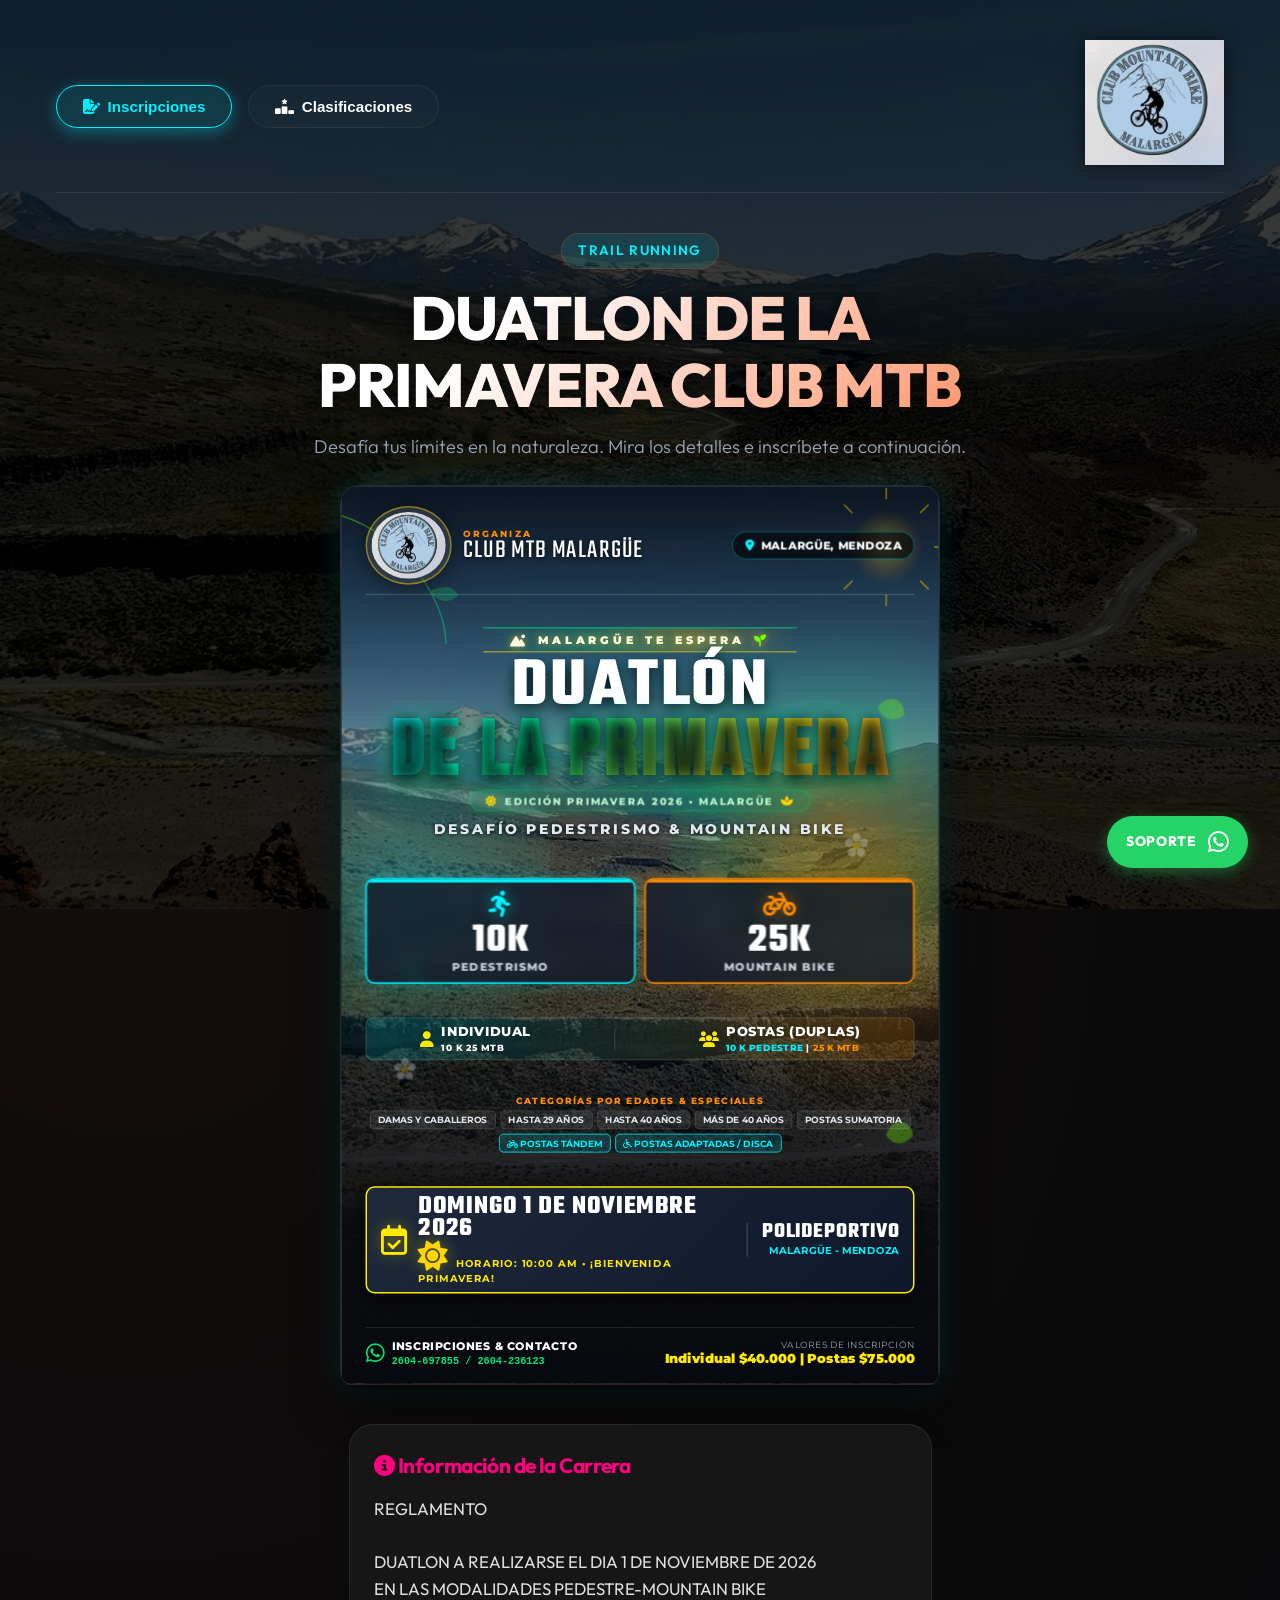
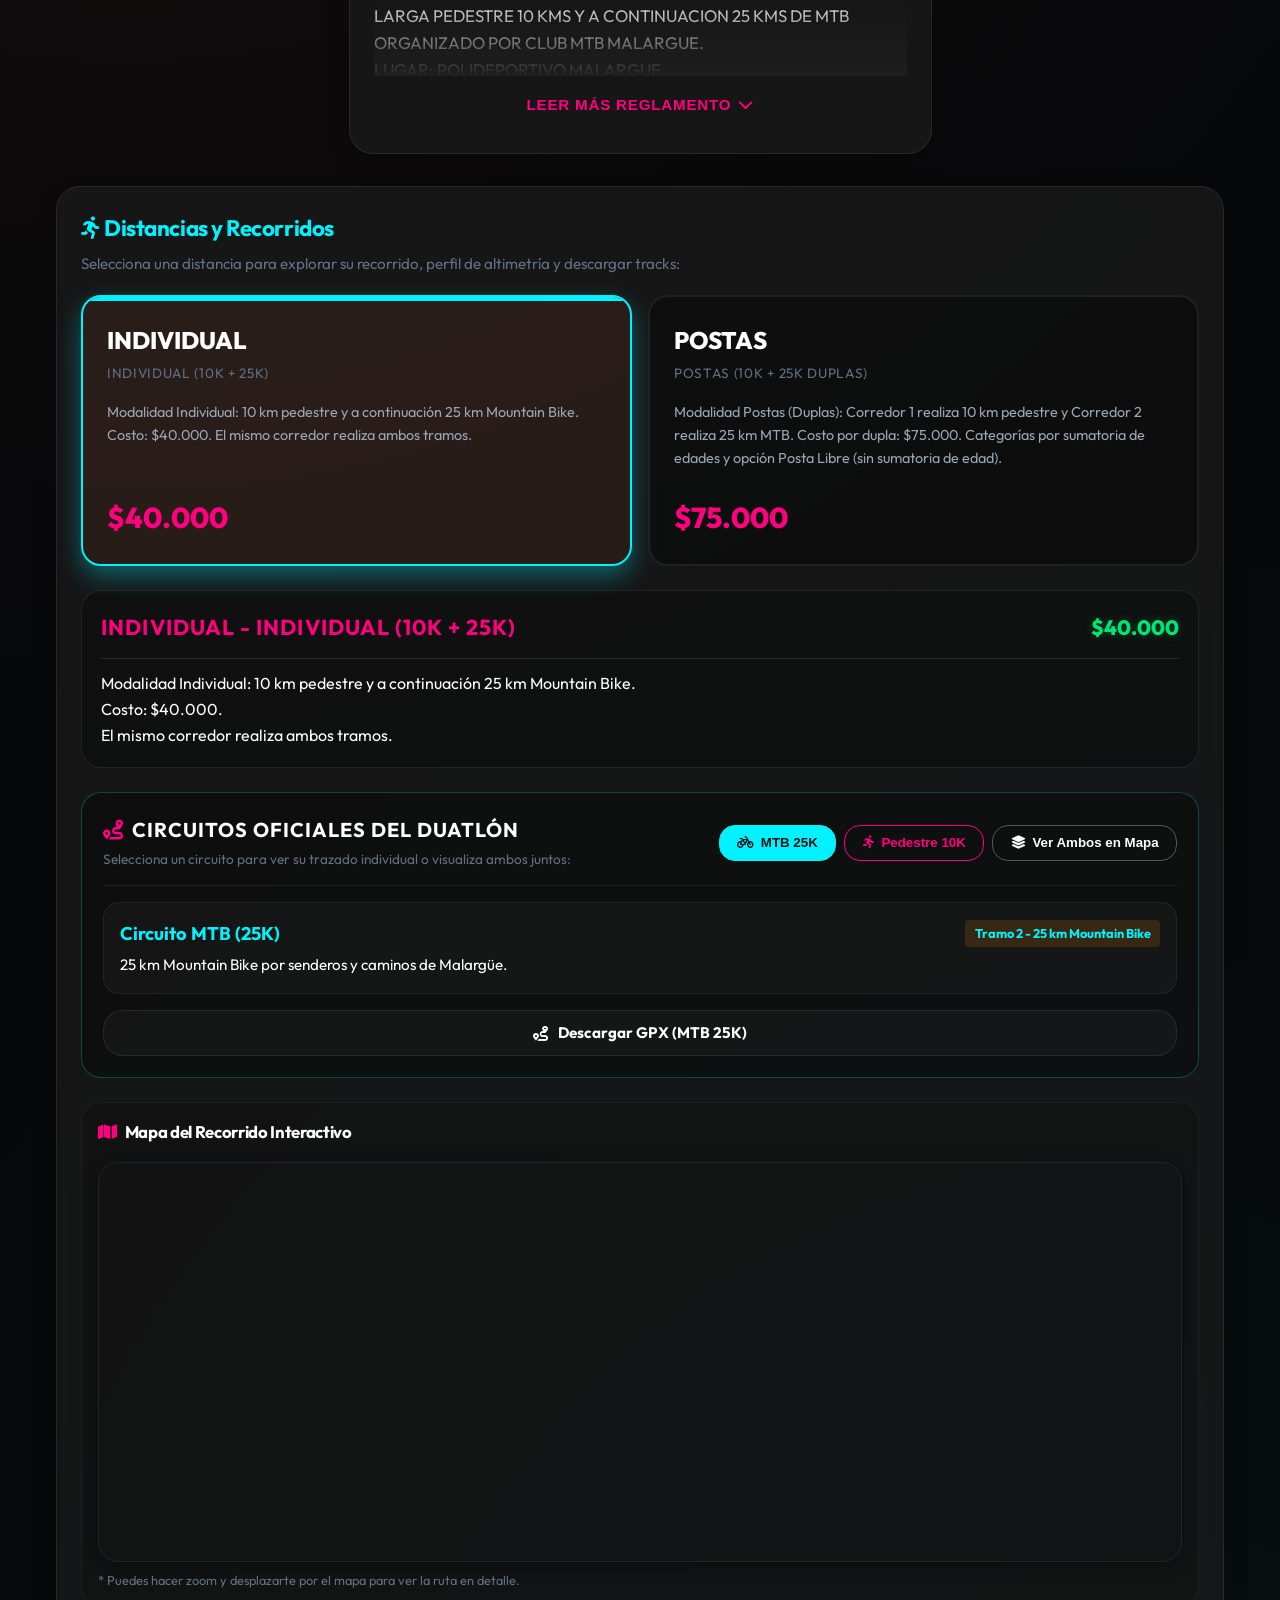
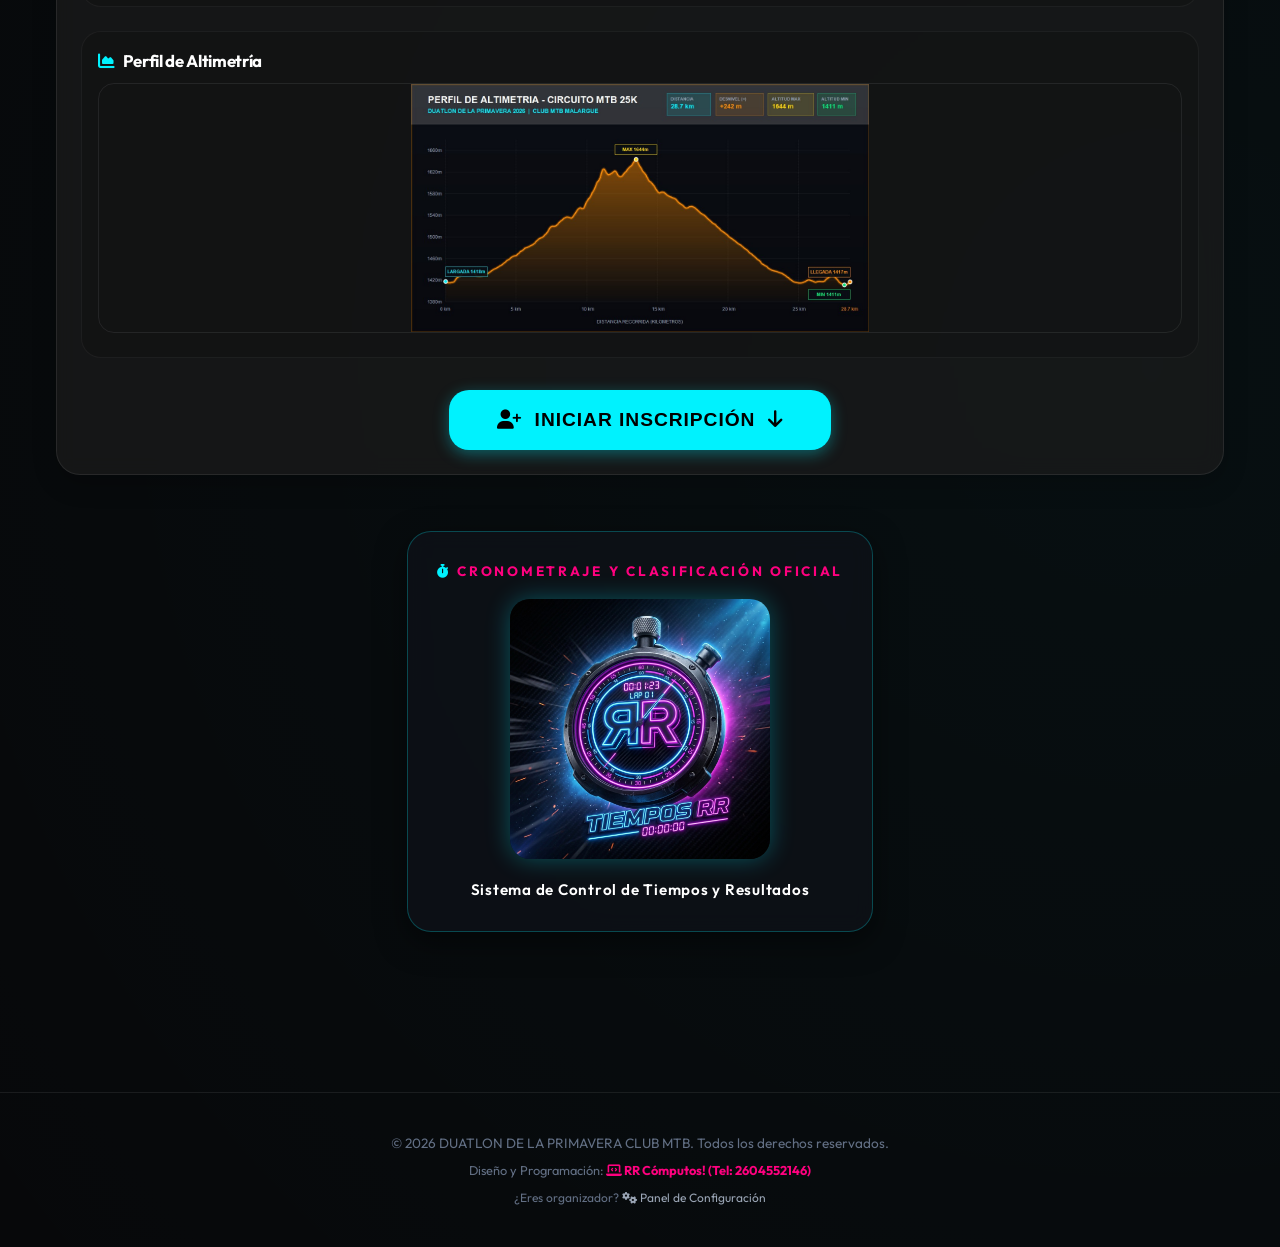
==== commit 4b7c0cfc: "Add files via upload" ====
--- a/index.html
+++ b/index.html
@@ -5,7 +5,7 @@
     <meta name="viewport" content="width=device-width, initial-scale=1.0">
     <title>Inscripciones | Trail Running Portal</title>
     <meta name="description" content="Inscríbete a la carrera de trail de forma rápida y sencilla. Completa tus datos, selecciona tu distancia y asegura tu lugar.">
-    <link rel="stylesheet" href="./index.css?v=7.6">
+    <link rel="stylesheet" href="./index.css?v=7.7">
     <!-- PWA Manifest & Mobile Config -->
     <link rel="manifest" href="./manifest.json">
     <meta name="theme-color" content="#00f2fe">
@@ -658,7 +658,7 @@
 
                                         <!-- BOTÓN INSTANTÁNEO DE CONFIRMAR INSCRIPCIÓN DIRECTO TRAS SUBIR COMPROBANTE -->
                                         <button type="button" id="btn-submit-instant" class="btn-submit btn-quick-confirm" style="width: 100%; margin-top: 0.9rem; padding: 0.85rem 1.2rem; font-size: 1.05rem; font-weight: 800; display: flex; align-items: center; justify-content: center; gap: 0.6rem; cursor: pointer; text-decoration: none;">
-                                            <i class="fa-solid fa-circle-check"></i> Confirmar Inscripción
+                                            <i class="fa-solid fa-circle-check"></i> Confirmar Inscripción <i class="fa-brands fa-whatsapp" style="color: #25d366; font-size: 1.25rem;"></i>
                                         </button>
                                     </div>
                                 </div>
@@ -683,7 +683,7 @@
                         </button>
                         <!-- Submit button initially hidden, replaces Next on Step 2 -->
                         <button type="submit" class="btn-submit hidden" id="btn-submit" disabled>
-                            <span>Confirmar Inscripción</span>
+                            <span>Confirmar Inscripción <i class="fa-brands fa-whatsapp" style="color: #25d366; font-size: 1.15rem; margin-left: 4px;"></i></span>
                         </button>
                     </div>
 
@@ -696,13 +696,28 @@
 
                 <!-- Status Screens (Success / Error Loading) -->
                 <div class="status-screen hidden" id="success-screen">
-                    <div class="status-icon"><i class="fa-solid fa-check"></i></div>
-                    <h2>¡Inscripción Recibida!</h2>
-                    <p>
-                        Tu ficha y comprobante se han enviado correctamente. Estaremos verificando los datos y te notificaremos a tu correo electrónico una vez que tu pago esté acreditado.
+                    <div class="status-icon"><i class="fa-solid fa-circle-check" style="color: #25d366;"></i></div>
+                    <h2>¡Inscripción Confirmada con Éxito!</h2>
+                    <p style="margin-bottom: 1.2rem; color: #e0e0e0;">
+                        Tus datos y comprobante ya fueron guardados en la planilla oficial de la organización.
                     </p>
+
+                    <!-- Tarjeta destacada de WhatsApp -->
+                    <div style="background: rgba(37, 211, 102, 0.12); border: 1.5px solid rgba(37, 211, 102, 0.45); border-radius: var(--radius-md); padding: 1.25rem; margin: 1.2rem 0 1.8rem 0; text-align: center; box-shadow: 0 8px 25px rgba(0,0,0,0.4);">
+                        <div style="display: flex; align-items: center; justify-content: center; gap: 0.6rem; color: #25d366; font-size: 1.15rem; font-weight: 800; margin-bottom: 0.5rem;">
+                            <i class="fa-brands fa-whatsapp" style="font-size: 1.6rem;"></i>
+                            <span>Abriendo WhatsApp...</span>
+                        </div>
+                        <p style="font-size: 0.9rem; color: #d1d5db; margin-bottom: 1.1rem; line-height: 1.5;">
+                            Se abrirá tu WhatsApp para enviar el comprobante y el resumen de tu inscripción a la organización (<strong>2604552146</strong>). Si no se abrió automáticamente, presiona el siguiente botón:
+                        </p>
+                        <a id="wa-confirm-btn" href="#" target="_blank" style="display: inline-flex; align-items: center; justify-content: center; gap: 0.7rem; background: linear-gradient(135deg, #25d366, #128c7e); color: #ffffff; font-weight: 800; font-size: 1.05rem; padding: 0.95rem 1.8rem; border-radius: 50px; text-decoration: none; box-shadow: 0 4px 18px rgba(37, 211, 102, 0.45); transition: transform 0.2s, box-shadow 0.2s; border: none;">
+                            <i class="fa-brands fa-whatsapp" style="font-size: 1.4rem;"></i> Enviar Mensaje por WhatsApp
+                        </a>
+                    </div>
+
                     <div style="text-align: center;">
-                        <button class="btn-secondary" onclick="window.location.reload()" style="display: inline-flex;">
+                        <button class="btn-secondary" onclick="window.location.reload()" style="display: inline-flex; align-items: center; gap: 0.5rem;">
                             <i class="fa-solid fa-rotate-left"></i> Registrar nueva inscripción
                         </button>
                     </div>
@@ -712,7 +727,7 @@
                     <div style="display: flex; flex-direction: column; align-items: center; justify-content: center; padding: 2rem 0;">
                         <div class="spinner" style="width: 50px; height: 50px; border-width: 4px; border-top-color: var(--accent-orange); margin-bottom: 1.5rem;"></div>
                         <h2>Procesando Inscripción...</h2>
-                        <p style="margin-top: 0.5rem;">Subiendo comprobante de pago y registrando tus datos. No cierres la ventana.</p>
+                        <p style="margin-top: 0.5rem;">Subiendo comprobante de pago y conectando con WhatsApp. No cierres la ventana.</p>
                     </div>
                 </div>
             </div>
@@ -822,6 +837,6 @@
             });
         }
     </script>
-    <script src="./app.js?v=7.6"></script>
+    <script src="./app.js?v=7.7"></script>
 </body>
 </html>
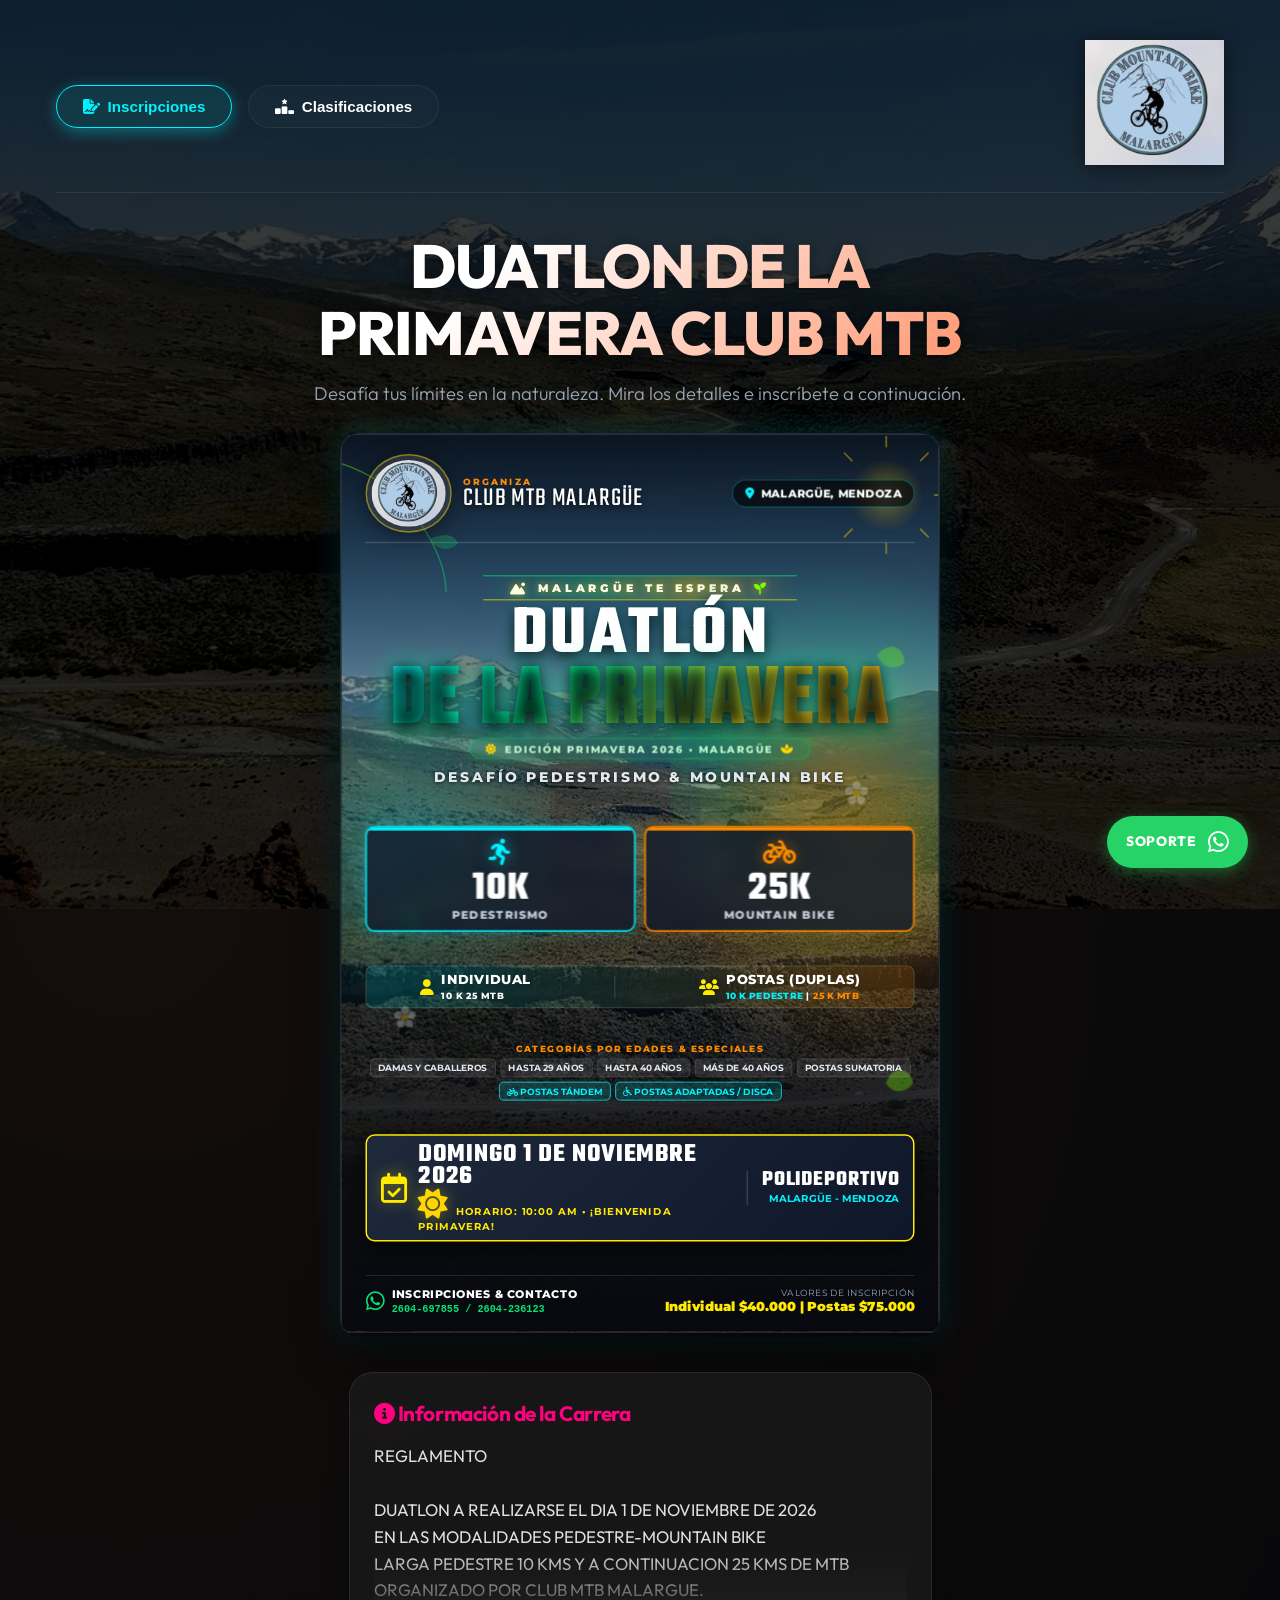
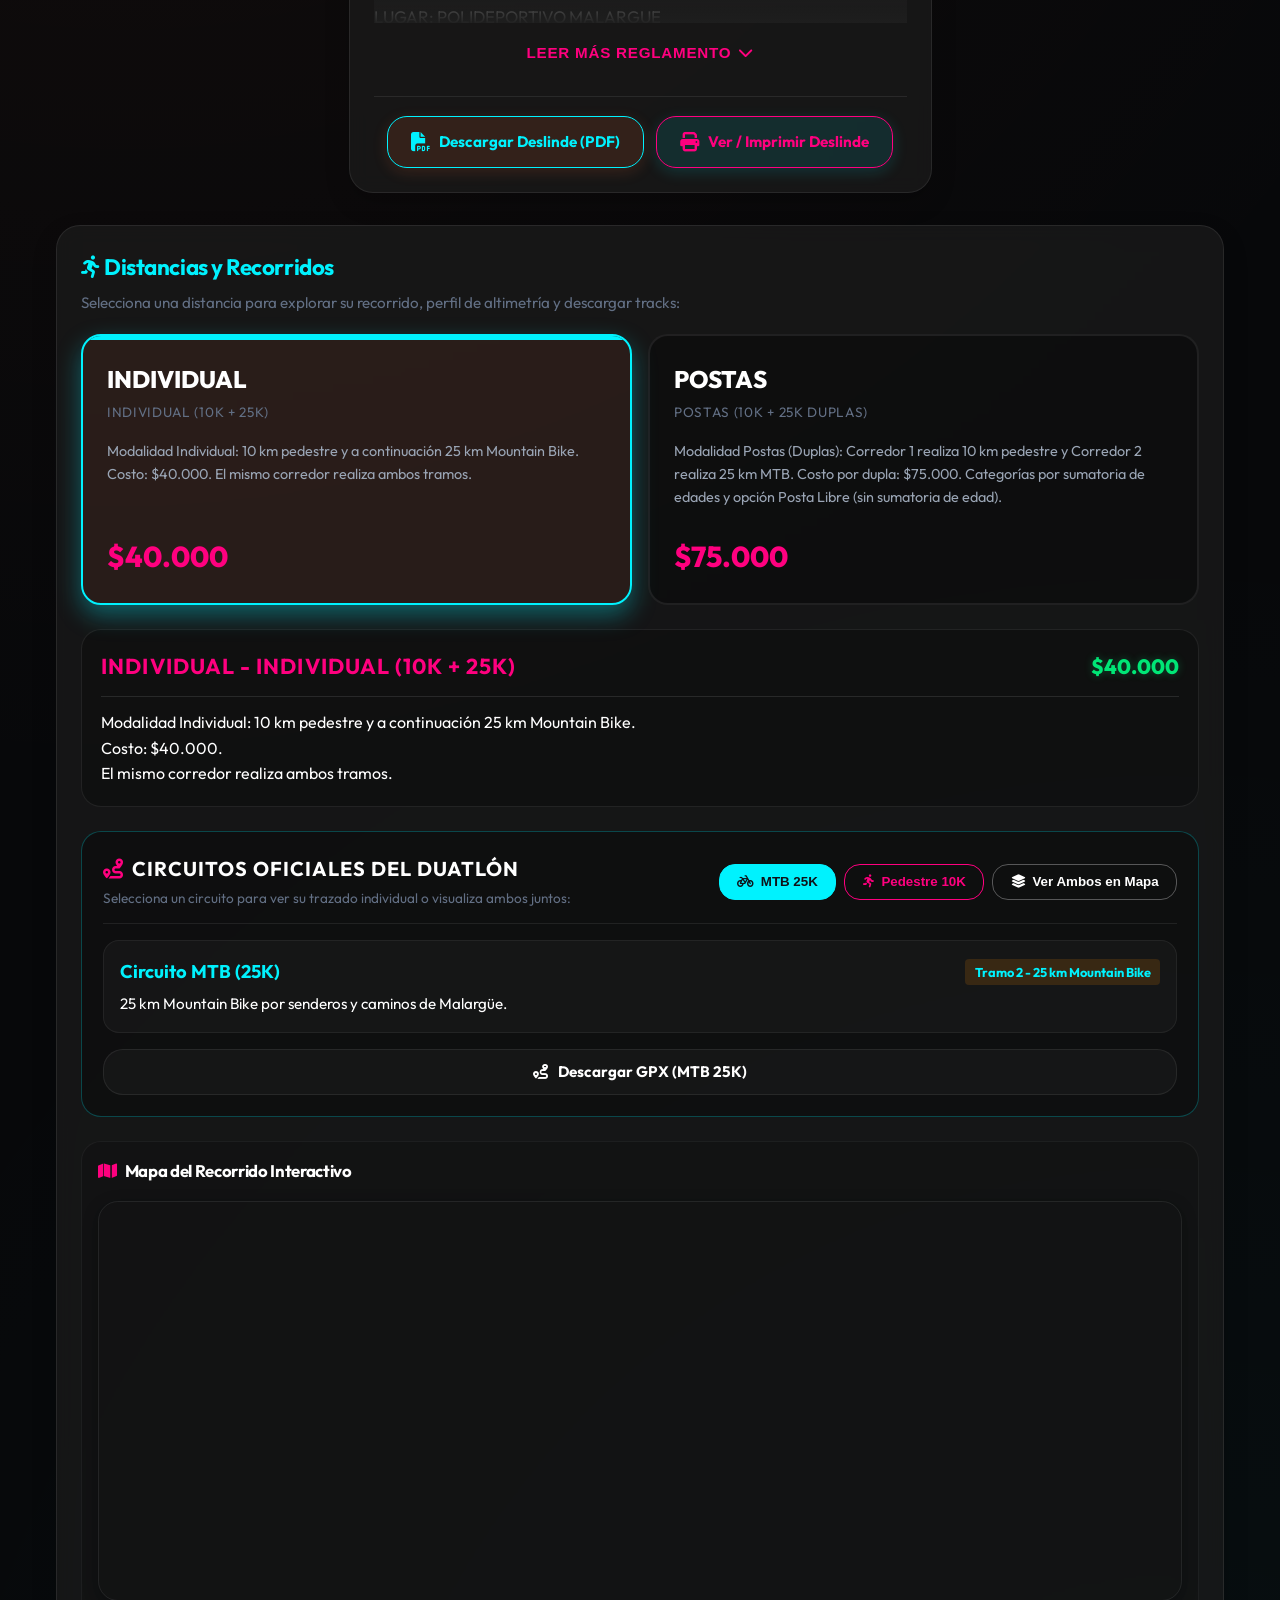
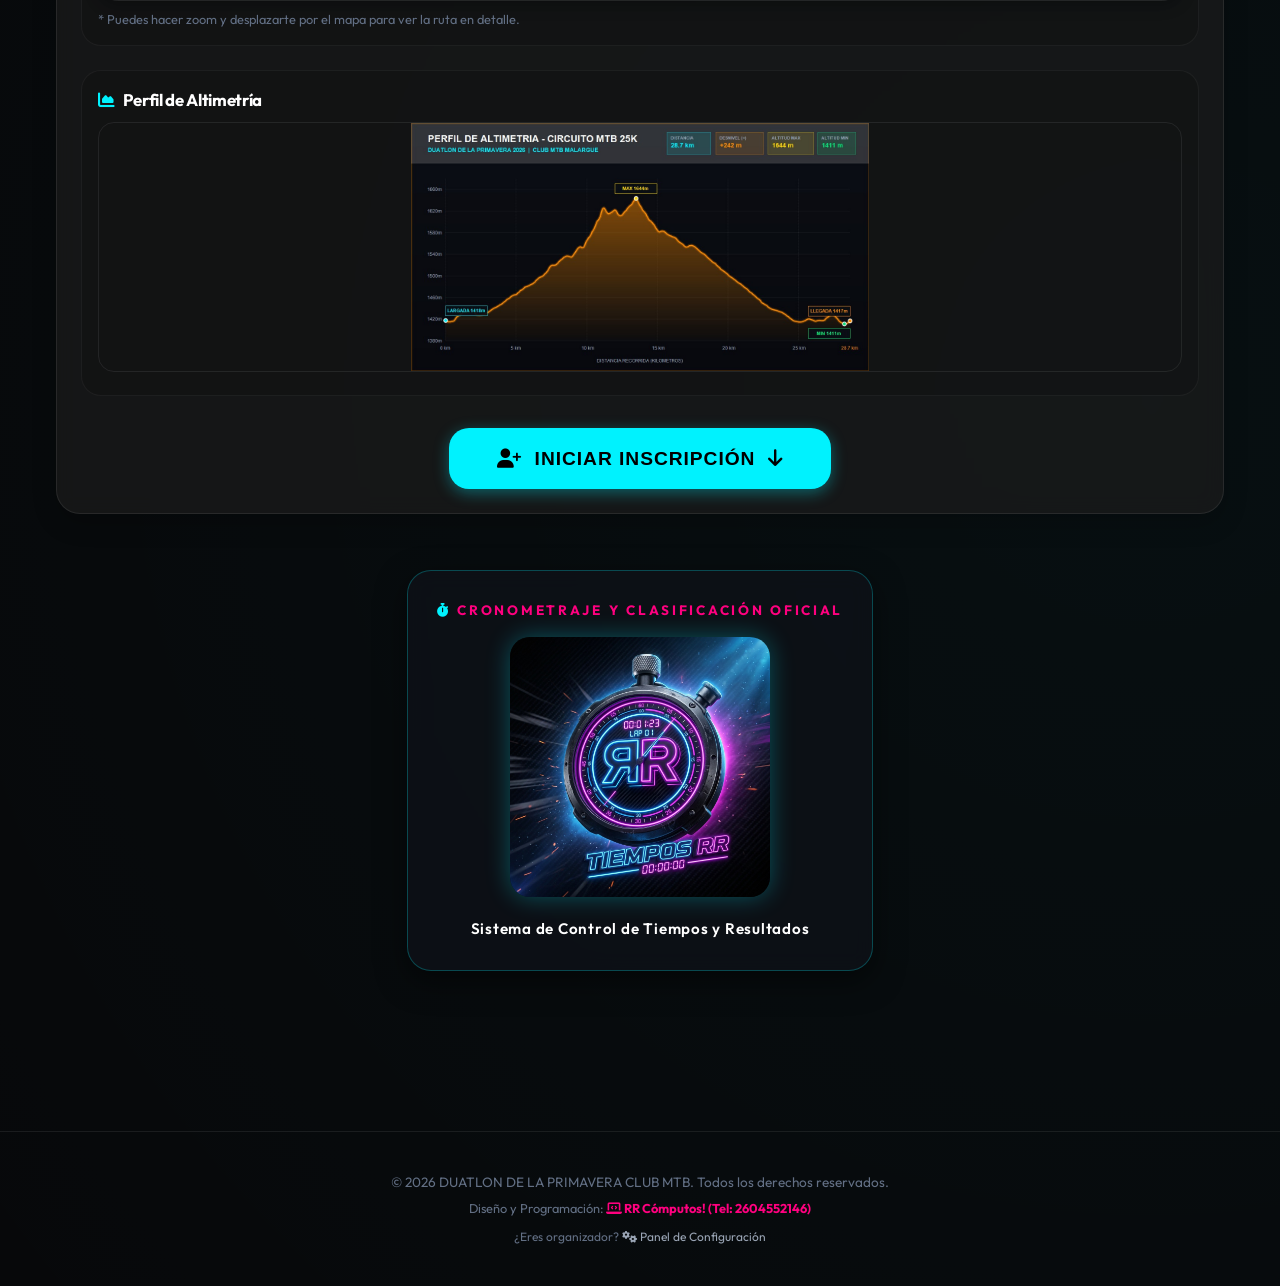
==== commit 05b3d40b: "Add files via upload" ====
--- a/index.html
+++ b/index.html
@@ -3,9 +3,9 @@
 <head>
     <meta charset="UTF-8">
     <meta name="viewport" content="width=device-width, initial-scale=1.0">
-    <title>Inscripciones | Trail Running Portal</title>
-    <meta name="description" content="Inscríbete a la carrera de trail de forma rápida y sencilla. Completa tus datos, selecciona tu distancia y asegura tu lugar.">
-    <link rel="stylesheet" href="./index.css?v=7.7">
+    <title>Inscripciones | Duatlón de la Primavera 2026</title>
+    <meta name="description" content="Inscríbete al Duatlón de la Primavera 2026 - Club MTB Malargüe de forma rápida y sencilla. Completa tus datos, selecciona tu modalidad y asegura tu lugar.">
+    <link rel="stylesheet" href="./index.css?v=7.9">
     <!-- PWA Manifest & Mobile Config -->
     <link rel="manifest" href="./manifest.json">
     <meta name="theme-color" content="#00f2fe">
@@ -43,7 +43,6 @@
 
             <!-- Header Section with dynamic title -->
             <header class="hero-section" style="margin-bottom: 1.5rem;">
-                <span class="badge" id="race-badge">Trail Running</span>
                 <h1 class="main-title" id="race-title">CARRERA DE MONTAÑA</h1>
                 <p class="subtitle">Desafía tus límites en la naturaleza. Mira los detalles e inscríbete a continuación.</p>
             </header>
@@ -84,10 +83,13 @@
                     </button>
                 </div>
 
-                <!-- Botón de Kit de Competidor (oculto por defecto) -->
-                <div id="kit-button-container" class="hidden" style="margin-top: 1.5rem; text-align: center; border-top: 1px solid rgba(255,255,255,0.08); padding-top: 1.2rem;">
-                    <a href="#" id="kit-image-btn" class="btn-secondary" target="_blank" style="background: rgba(0, 242, 254, 0.1) !important; border-color: var(--accent-cyan) !important; color: var(--accent-cyan) !important; display: inline-flex; align-items: center; justify-content: center; gap: 0.6rem; padding: 0.85rem 1.8rem; text-decoration: none; font-weight: 700; border-radius: var(--radius-md); transition: all 0.3s ease; box-shadow: 0 4px 15px rgba(0,242,254,0.15);">
-                        <i class="fa-solid fa-gift"></i> Ver Kit de Competidor (A4)
+                <!-- Botones de Descarga y Visualización de Deslinde de Responsabilidad -->
+                <div id="deslinde-button-container" style="margin-top: 1.2rem; text-align: center; border-top: 1px solid rgba(255,255,255,0.08); padding-top: 1.2rem; display: flex; justify-content: center; gap: 0.8rem; flex-wrap: wrap;">
+                    <a href="./IMAGENES/DESLINDE DE RESPONSABILIDAD Y ASUNCIÓN DE RIESGOS.pdf" id="btn-deslinde-pdf" class="btn-secondary" target="_blank" download="DESLINDE_DUATLON_PRIMAVERA_2026.pdf" style="background: rgba(255, 107, 53, 0.12) !important; border: 1.5px solid var(--accent-orange) !important; color: var(--accent-orange) !important; display: inline-flex; align-items: center; justify-content: center; gap: 0.6rem; padding: 0.8rem 1.4rem; text-decoration: none; font-weight: 700; border-radius: var(--radius-md); transition: all 0.3s ease; box-shadow: 0 4px 15px rgba(255,107,53,0.15);">
+                        <i class="fa-solid fa-file-pdf" style="font-size: 1.2rem;"></i> Descargar Deslinde (PDF)
+                    </a>
+                    <a href="./deslinde.html" id="btn-deslinde-web" class="btn-secondary" target="_blank" style="background: rgba(0, 242, 254, 0.1) !important; border: 1.5px solid var(--accent-cyan) !important; color: var(--accent-cyan) !important; display: inline-flex; align-items: center; justify-content: center; gap: 0.6rem; padding: 0.8rem 1.4rem; text-decoration: none; font-weight: 700; border-radius: var(--radius-md); transition: all 0.3s ease; box-shadow: 0 4px 15px rgba(0,242,254,0.15);">
+                        <i class="fa-solid fa-print" style="font-size: 1.2rem;"></i> Ver / Imprimir Deslinde
                     </a>
                 </div>
             </div>
@@ -391,6 +393,20 @@
                                                     <div class="posta-type-desc">Atletas adaptados en cualquiera de los dos tramos (Bonificada)</div>
                                                 </div>
                                             </label>
+
+                                            <!-- 5. E-BIKE LIBRE -->
+                                            <label class="posta-type-card" data-type="ebike">
+                                                <input type="radio" name="postas_tipo_especial" value="ebike" class="posta-radio-input">
+                                                <div class="posta-type-content">
+                                                    <div class="posta-type-top">
+                                                        <span class="posta-custom-radio"><i class="fa-solid fa-circle-dot"></i></span>
+                                                        <span class="posta-type-badge badge-cyan" style="background: rgba(0, 242, 254, 0.2); color: var(--accent-cyan);"><i class="fa-solid fa-bolt"></i> ELÉCTRICA</span>
+                                                    </div>
+                                                    <div class="posta-type-title"><i class="fa-solid fa-bolt" style="color: #ffd600;"></i> E-Bike Libre</div>
+                                                    <div class="posta-type-subtitle">Bicicleta Eléctrica</div>
+                                                    <div class="posta-type-desc">Tramo de 25K MTB con bicicleta eléctrica (Damas, Caballeros o Mixto)</div>
+                                                </div>
+                                            </label>
                                         </div>
                                     </div>
                                 </div>
@@ -557,6 +573,14 @@
 
                             <!-- Contenedor para campos personalizados dinámicos -->
                             <div id="custom-fields-container" style="grid-column: 1 / -1; display: grid; grid-template-columns: 1fr 1fr; gap: 1.2rem;"></div>
+
+                            <!-- Opción Bicicleta Eléctrica E-Bike para Individual -->
+                            <div id="ebike-individual-container" style="grid-column: 1 / -1; margin-top: 0.6rem; margin-bottom: 0.2rem; background: rgba(0, 242, 254, 0.06); border: 1px solid rgba(0, 242, 254, 0.3); border-radius: var(--radius-sm); padding: 0.85rem 1.1rem; display: flex; align-items: center; justify-content: space-between; gap: 0.8rem;">
+                                <label for="check-ebike-individual" style="display: flex; align-items: center; gap: 0.8rem; cursor: pointer; margin: 0; font-weight: 700; color: #ffffff; font-size: 0.98rem; width: 100%;">
+                                    <input type="checkbox" id="check-ebike-individual" style="width: 22px; height: 22px; accent-color: var(--accent-cyan); cursor: pointer; flex-shrink: 0;">
+                                    <span><i class="fa-solid fa-bolt" style="color: #ffd600; margin-right: 0.4rem; font-size: 1.1rem;"></i> Participo con <strong>Bicicleta Eléctrica (Categoría EBIKE LIBRE)</strong></span>
+                                </label>
+                            </div>
 
                             <!-- Categoría Asignada en Paso 1 (Destacada y editable en casos múltiples) -->
                             <div class="input-group" style="grid-column: 1 / -1; margin-top: 1rem;">
@@ -716,6 +740,16 @@
                         </a>
                     </div>
 
+                    <!-- Recordatorio de Deslinde -->
+                    <div style="background: rgba(255, 107, 53, 0.1); border: 1px dashed var(--accent-orange); border-radius: var(--radius-md); padding: 1rem; margin-bottom: 1.5rem; text-align: center;">
+                        <p style="margin: 0 0 0.6rem 0; font-size: 0.92rem; color: #ffab91;">
+                            <i class="fa-solid fa-file-signature"></i> <strong>Importante:</strong> Descarga, imprime y firma el Deslinde de Responsabilidad para presentar al retirar tu dorsal.
+                        </p>
+                        <a href="./IMAGENES/DESLINDE DE RESPONSABILIDAD Y ASUNCIÓN DE RIESGOS.pdf" target="_blank" download="DESLINDE_DUATLON_PRIMAVERA_2026.pdf" class="btn-secondary" style="font-size: 0.85rem; padding: 0.5rem 1.2rem; display: inline-flex; align-items: center; gap: 0.4rem; color: #fff; border-color: var(--accent-orange);">
+                            <i class="fa-solid fa-download"></i> Descargar Deslinde (PDF)
+                        </a>
+                    </div>
+
                     <div style="text-align: center;">
                         <button class="btn-secondary" onclick="window.location.reload()" style="display: inline-flex; align-items: center; gap: 0.5rem;">
                             <i class="fa-solid fa-rotate-left"></i> Registrar nueva inscripción
@@ -750,7 +784,7 @@
         </main>
 
         <footer class="app-footer">
-            <p>&copy; 2026 <span id="footer-race-name">Trail Running Portal</span>. Todos los derechos reservados.</p>
+            <p>&copy; 2026 <span id="footer-race-name">Club MTB Malargüe</span>. Todos los derechos reservados.</p>
             <p style="margin-top: 0.3rem; font-size: 0.8rem; color: var(--text-muted);">
                 Diseño y Programación: <a href="https://wa.me/5492604552146" target="_blank" style="color: var(--accent-cyan); font-weight: 700; text-decoration: none; transition: color 0.2s;"><i class="fa-solid fa-laptop-code"></i> RR Cómputos! (Tel: 2604552146)</a>
             </p>
@@ -761,7 +795,7 @@
     </div>
 
     <!-- App JavaScript Configuration -->
-    <script src="./config.js?v=6.2"></script>
+    <script src="./config.js?v=7.9"></script>
     <script>
         (function() {
             const config = window.RACE_CONFIG;
@@ -837,6 +871,6 @@
             });
         }
     </script>
-    <script src="./app.js?v=7.7"></script>
+    <script src="./app.js?v=7.9"></script>
 </body>
 </html>
--- a/index.css
+++ b/index.css
@@ -95,6 +95,11 @@
     max-width: 760px;
 }
 
+#race-badge,
+.hero-section .badge {
+    display: none !important;
+}
+
 .badge {
     background: var(--accent-orange-dim);
     color: var(--accent-orange);
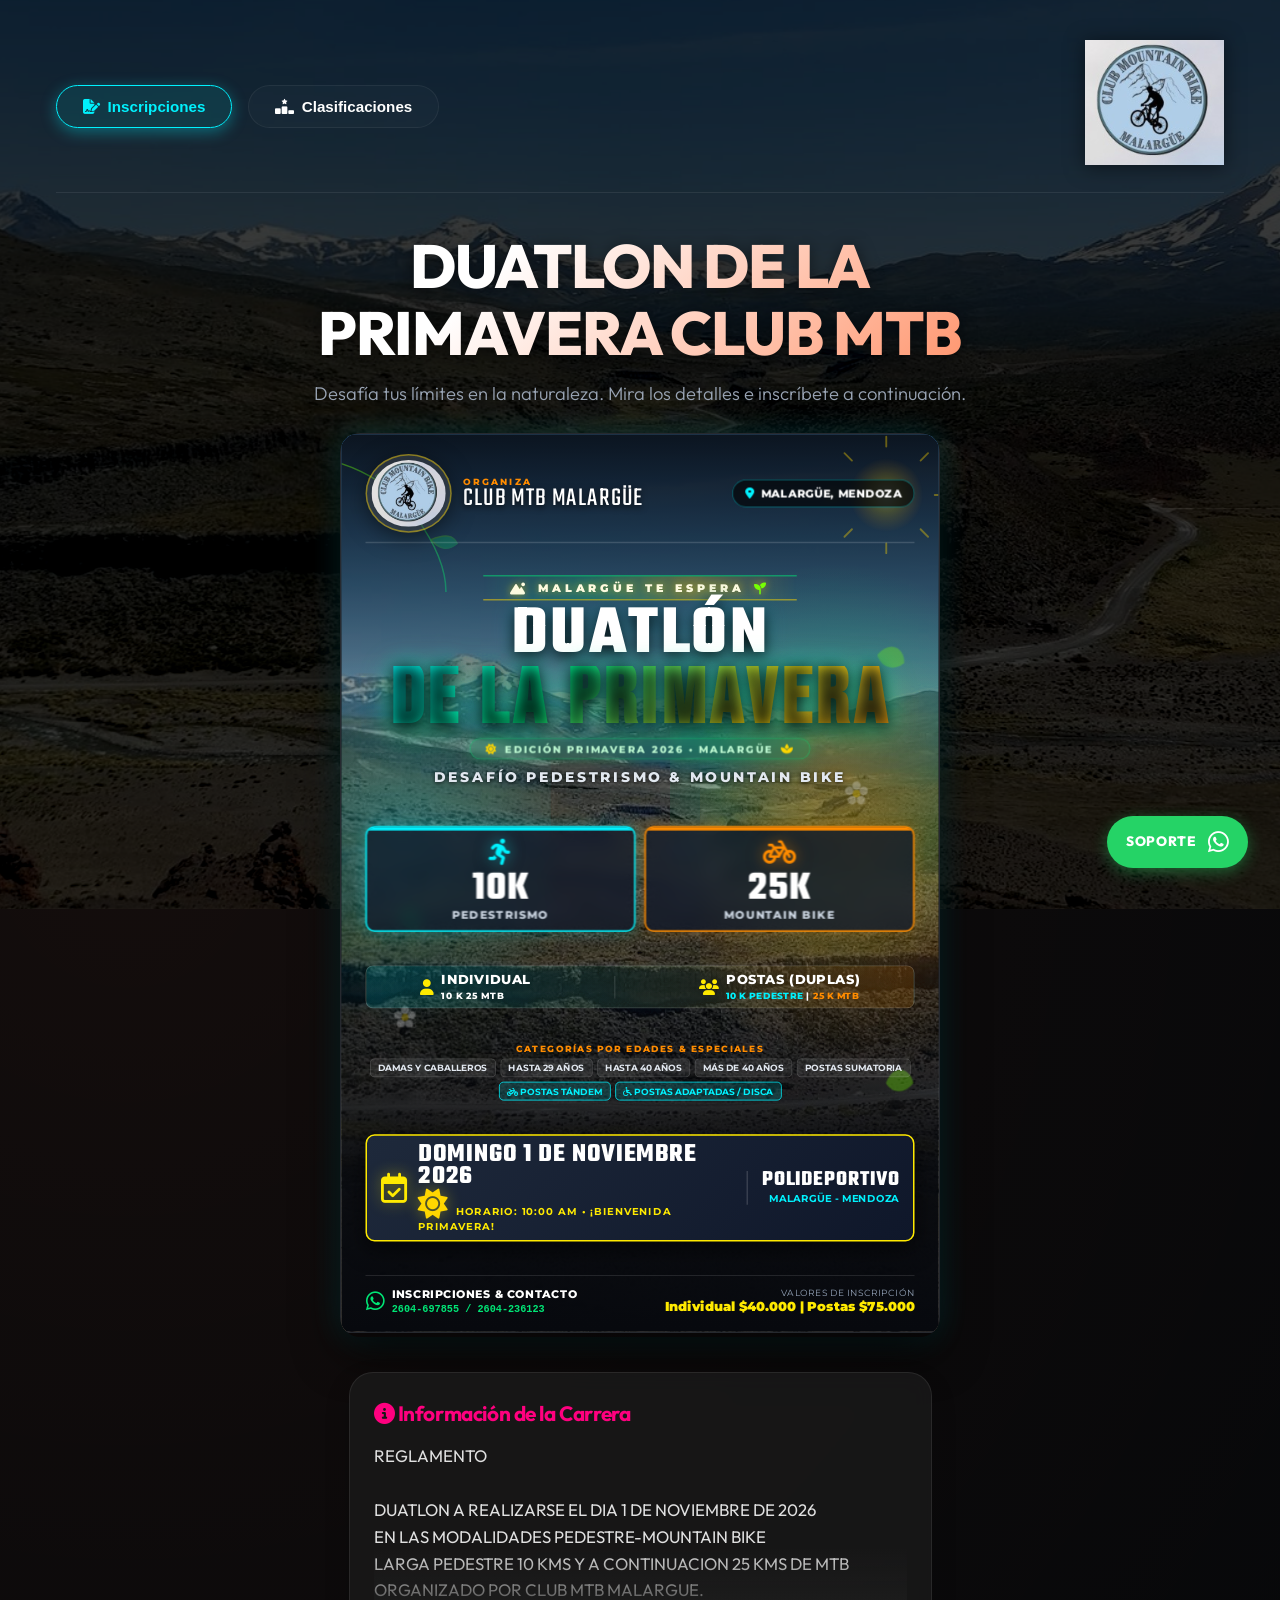
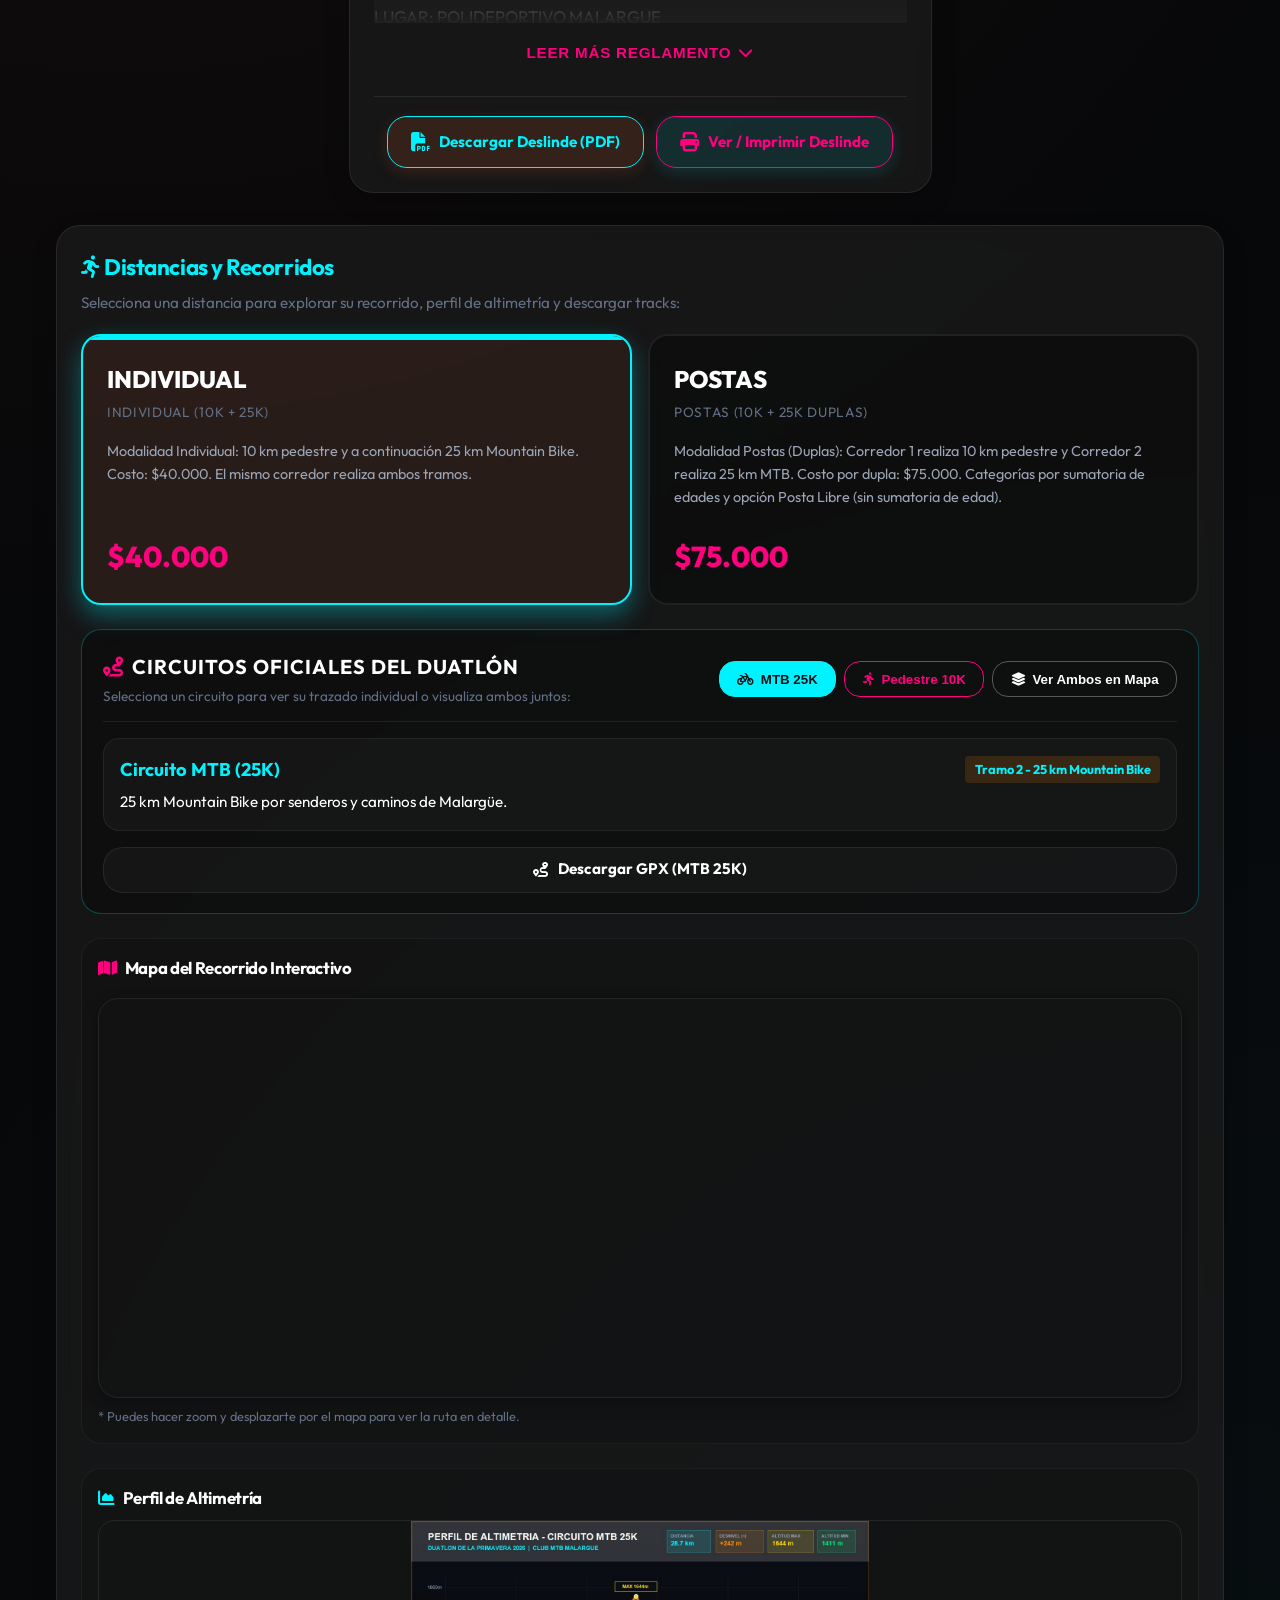
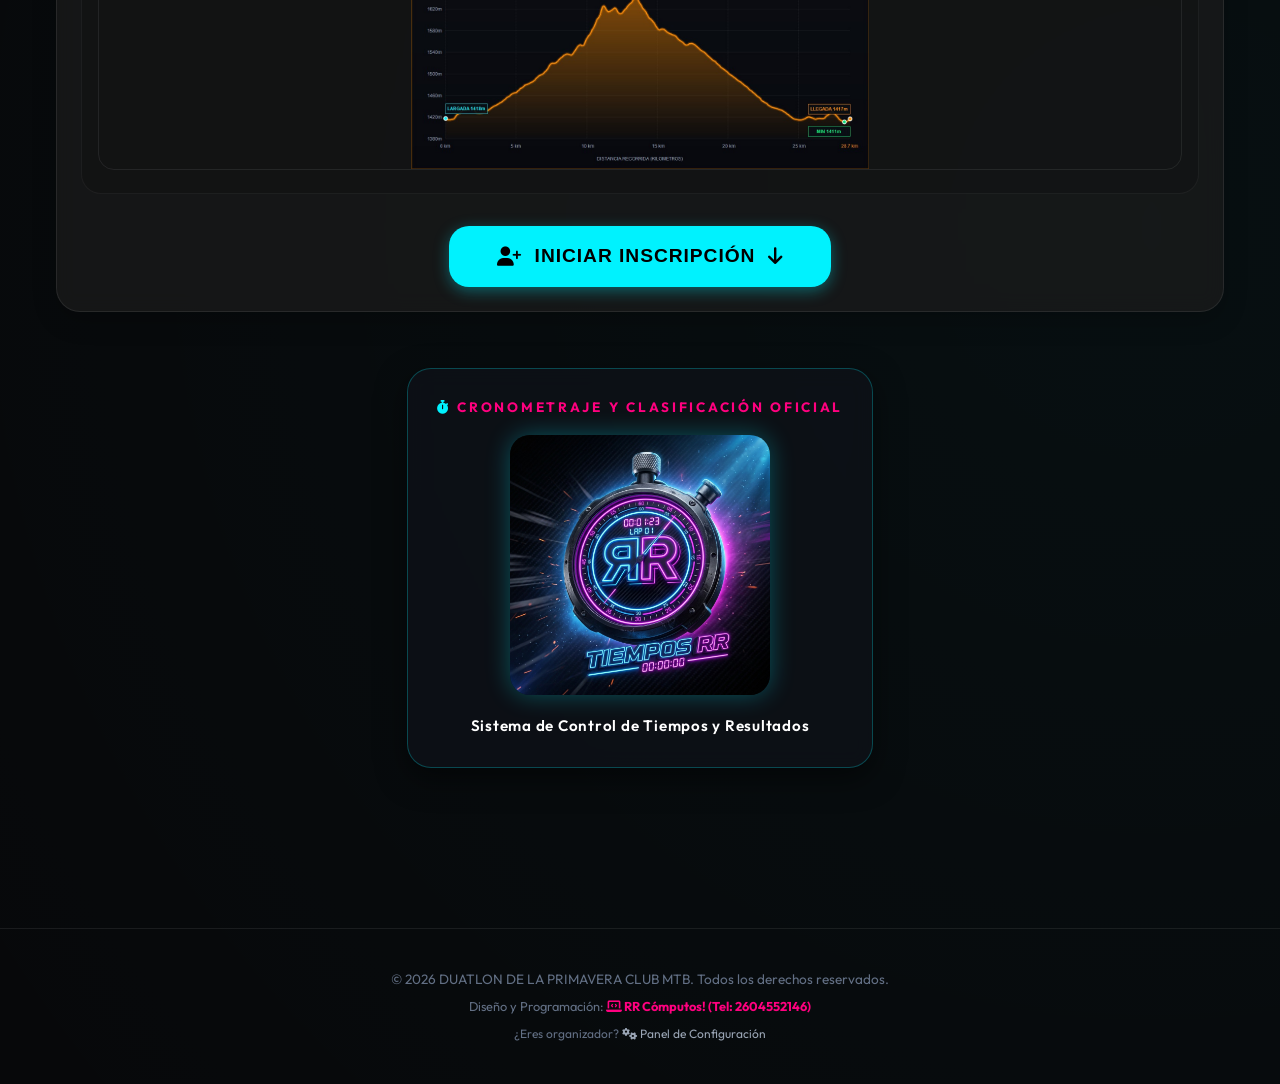
==== commit 5cb40b48: "Add files via upload" ====
--- a/index.html
+++ b/index.html
@@ -3,8 +3,22 @@
 <head>
     <meta charset="UTF-8">
     <meta name="viewport" content="width=device-width, initial-scale=1.0">
-    <title>Inscripciones | Duatlón de la Primavera 2026</title>
-    <meta name="description" content="Inscríbete al Duatlón de la Primavera 2026 - Club MTB Malargüe de forma rápida y sencilla. Completa tus datos, selecciona tu modalidad y asegura tu lugar.">
+    <title>Inscripciones | Duatlón de la Primavera 2026 - Club MTB Malargüe</title>
+    <meta name="description" content="Inscríbete al Duatlón de la Primavera 2026 - Club MTB Malargüe. Pedestrismo 10K y Mountain Bike 25K (Individual y Postas). ¡Asegura tu lugar online!">
+
+    <!-- Metadatos de vista previa para WhatsApp y Redes Sociales (Open Graph) -->
+    <meta property="og:type" content="website">
+    <meta property="og:title" content="Inscripciones | Duatlón de la Primavera 2026 - Club MTB Malargüe">
+    <meta property="og:description" content="Portal Oficial de Inscripciones: Duatlón de la Primavera 2026. Pedestrismo 10K y Mountain Bike 25K (Individual, Postas y E-Bike). ¡Asegura tu lugar!">
+    <meta property="og:image" content="./IMAGENES/LOGO CLUB.png">
+    <meta property="og:image:alt" content="Club MTB Malargüe - Duatlón de la Primavera 2026">
+
+    <!-- Metadatos para Twitter / X Card -->
+    <meta name="twitter:card" content="summary">
+    <meta name="twitter:title" content="Duatlón de la Primavera 2026 - Club MTB Malargüe">
+    <meta name="twitter:description" content="Portal Oficial de Inscripciones. Pedestrismo 10K y MTB 25K. Inscríbete online.">
+    <meta name="twitter:image" content="./IMAGENES/LOGO CLUB.png">
+
     <link rel="stylesheet" href="./index.css?v=7.9">
     <!-- PWA Manifest & Mobile Config -->
     <link rel="manifest" href="./manifest.json">
@@ -119,16 +133,6 @@
                     </div>
                 </div>
 
-                <!-- Detalles de Distancia Seleccionada -->
-                <div id="dashboard-details" class="mt-1" style="background: rgba(0,0,0,0.25); padding: 1.2rem; border-radius: var(--radius-md); border: 1px solid var(--border-color); margin-bottom: 1.5rem;">
-                    <div style="display: flex; justify-content: space-between; align-items: center; flex-wrap: wrap; gap: 0.5rem; border-bottom: 1px solid rgba(255,255,255,0.1); padding-bottom: 0.8rem; margin-bottom: 0.8rem;">
-                        <h3 id="dashboard-dist-title" style="font-size: 1.35rem; color: var(--accent-cyan); margin: 0;">INDIVIDUAL - INDIVIDUAL (10K + 25K)</h3>
-                        <span id="dashboard-dist-price" style="font-size: 1.3rem; font-weight: 800; color: var(--success); text-shadow: 0 0 8px rgba(0,230,118,0.3);">$40.000</span>
-                    </div>
-                    <p id="dashboard-dist-detail" style="line-height: 1.6; color: #fff; margin-bottom: 0; font-size: 1rem; white-space: pre-line;">Modalidad Individual: 10 km pedestre y a continuación 25 km Mountain Bike.
-Costo: $40.000.
-El mismo corredor realiza ambos tramos.</p>
-                </div>
 
                 <!-- Selector de Circuitos Oficiales del Duatlón (Pedestre y MTB) -->
                 <div id="duathlon-circuits-panel" style="margin-top: 1.5rem; background: rgba(0, 0, 0, 0.3); border: 1px solid rgba(0, 242, 254, 0.25); border-radius: var(--radius-md); padding: 1.3rem; margin-bottom: 1.5rem;">
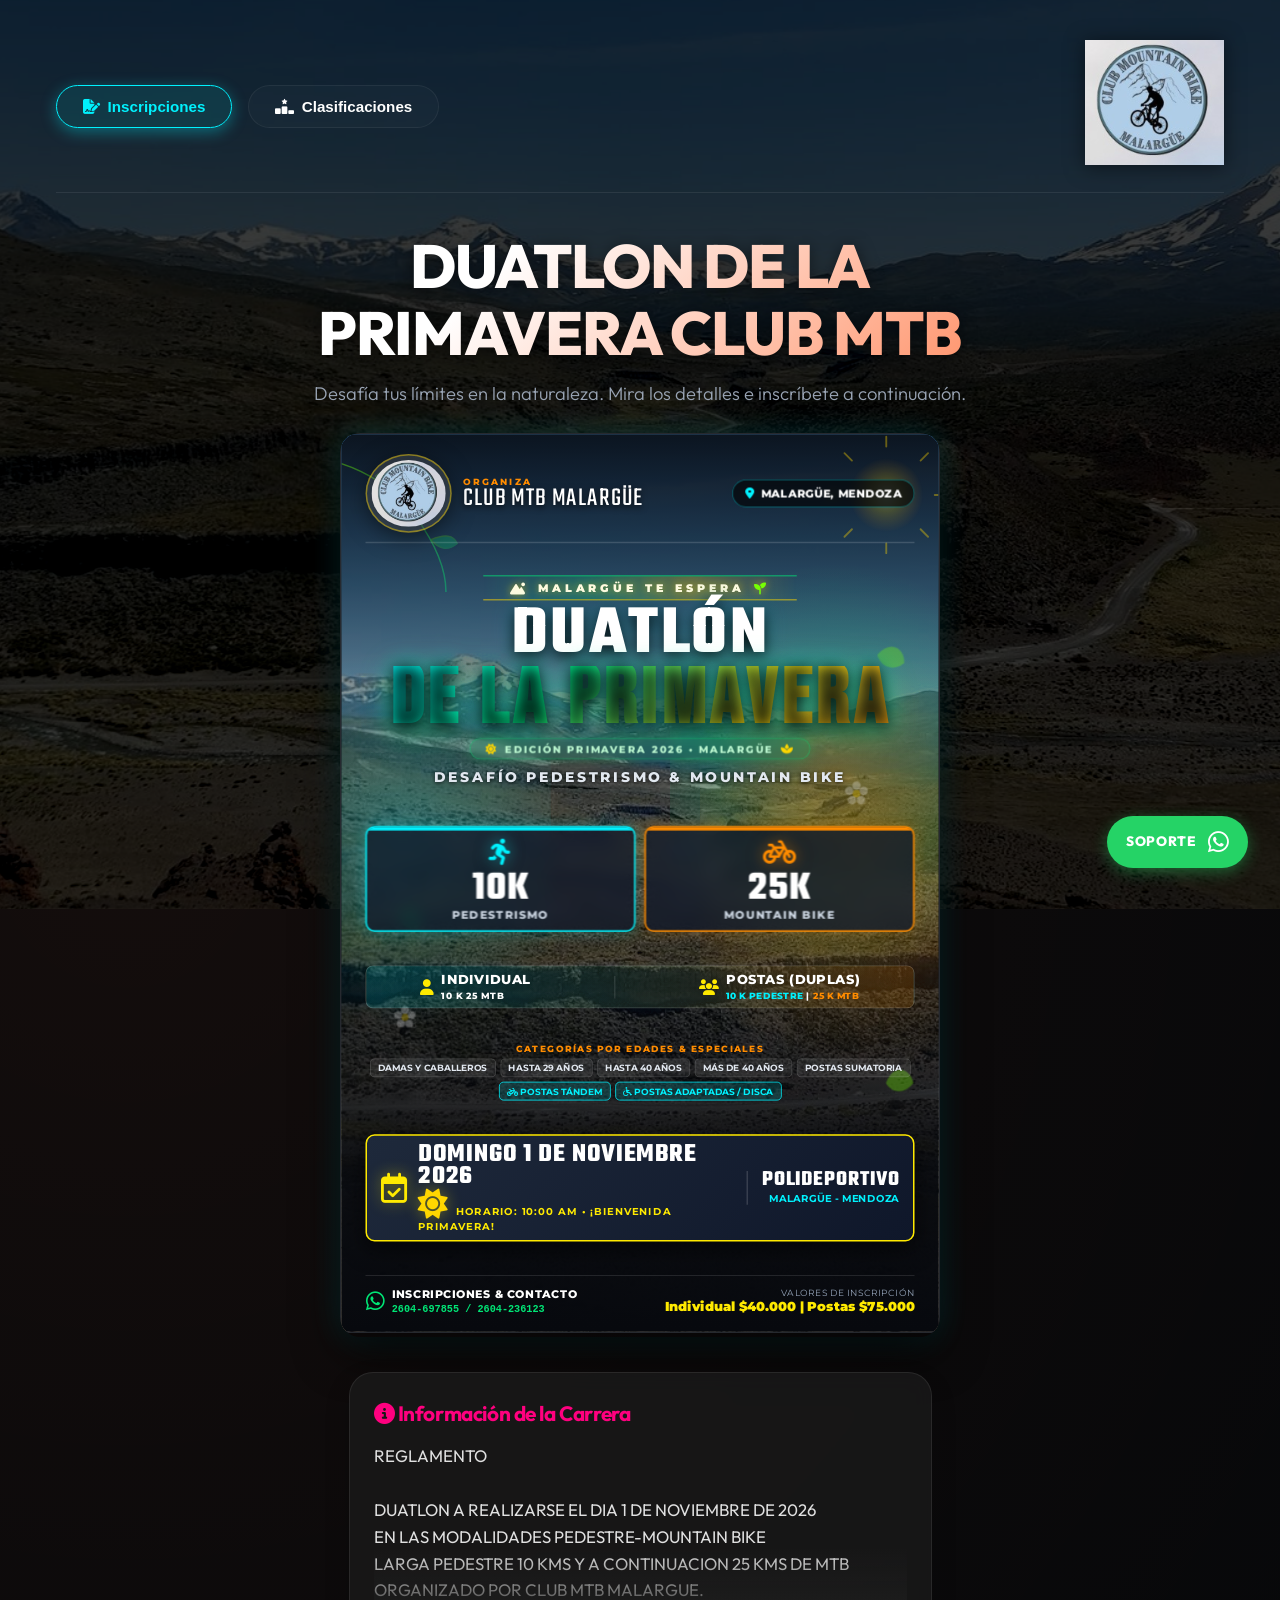
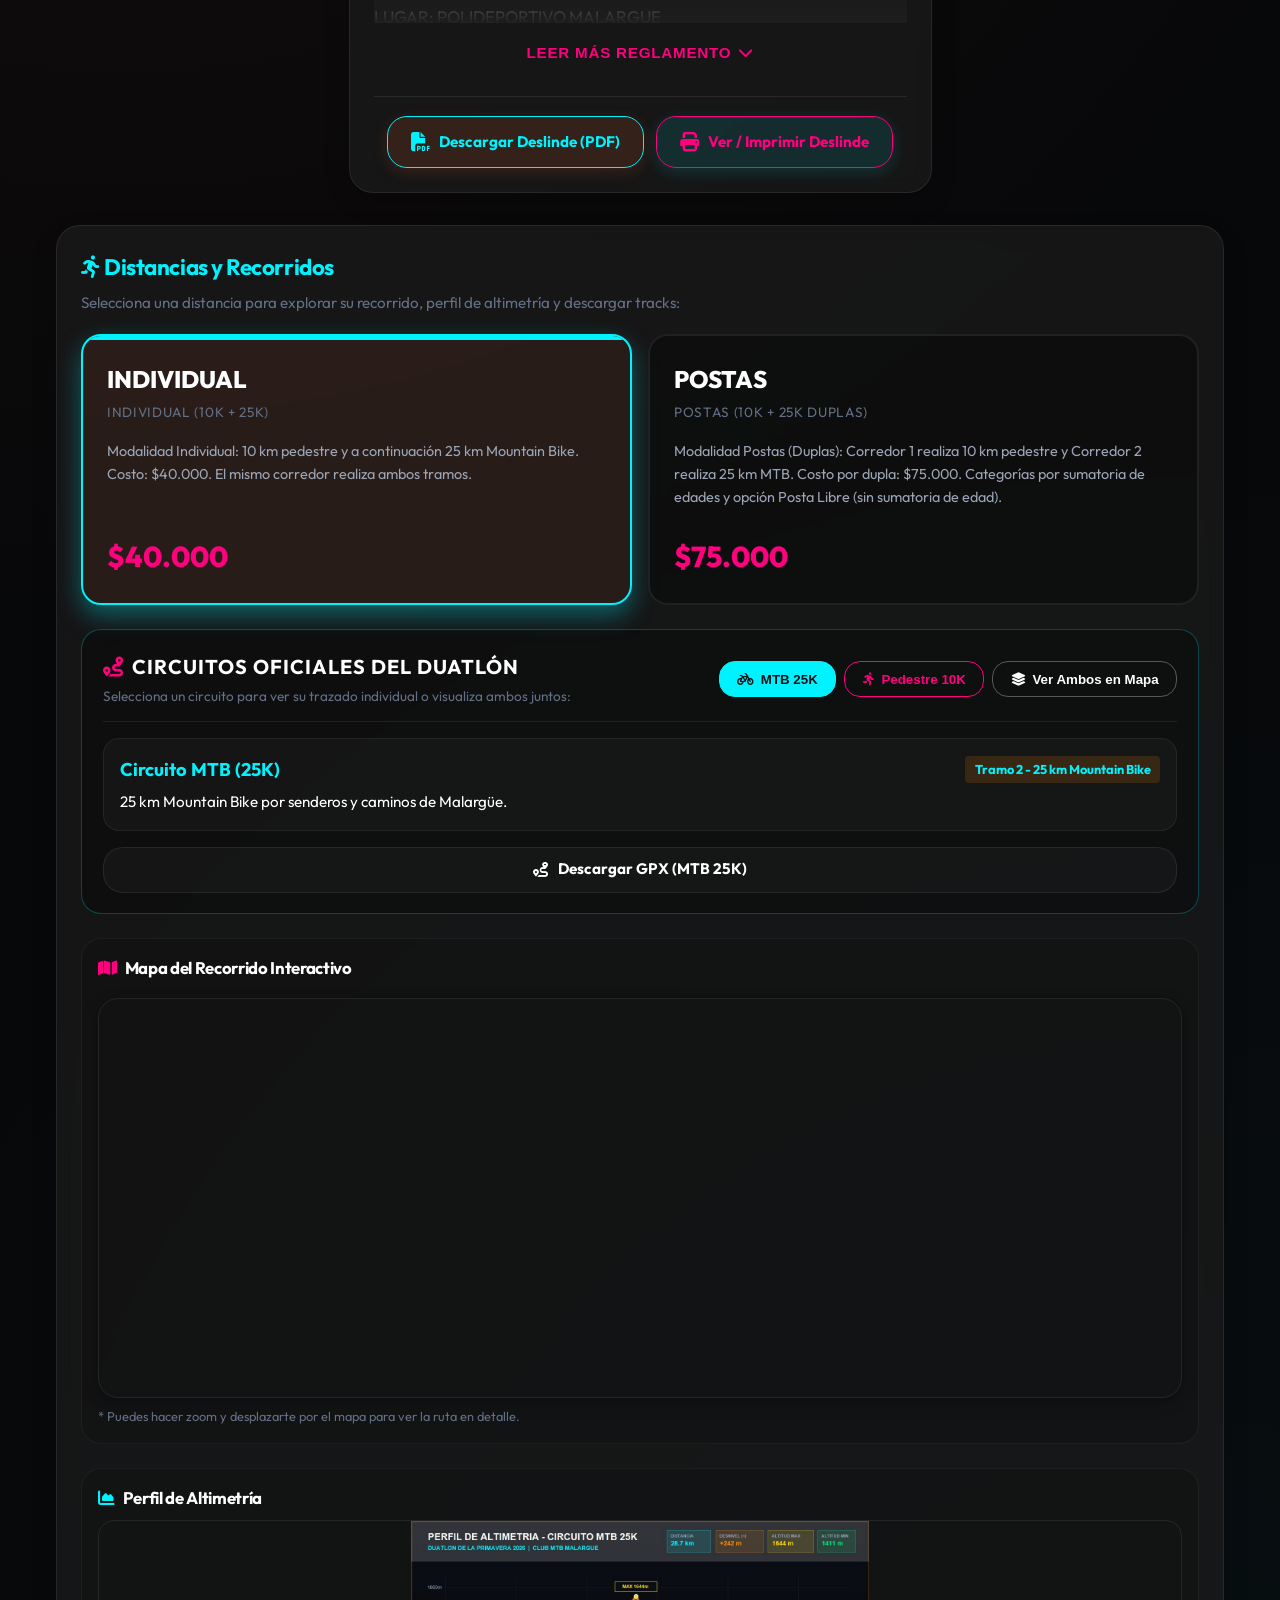
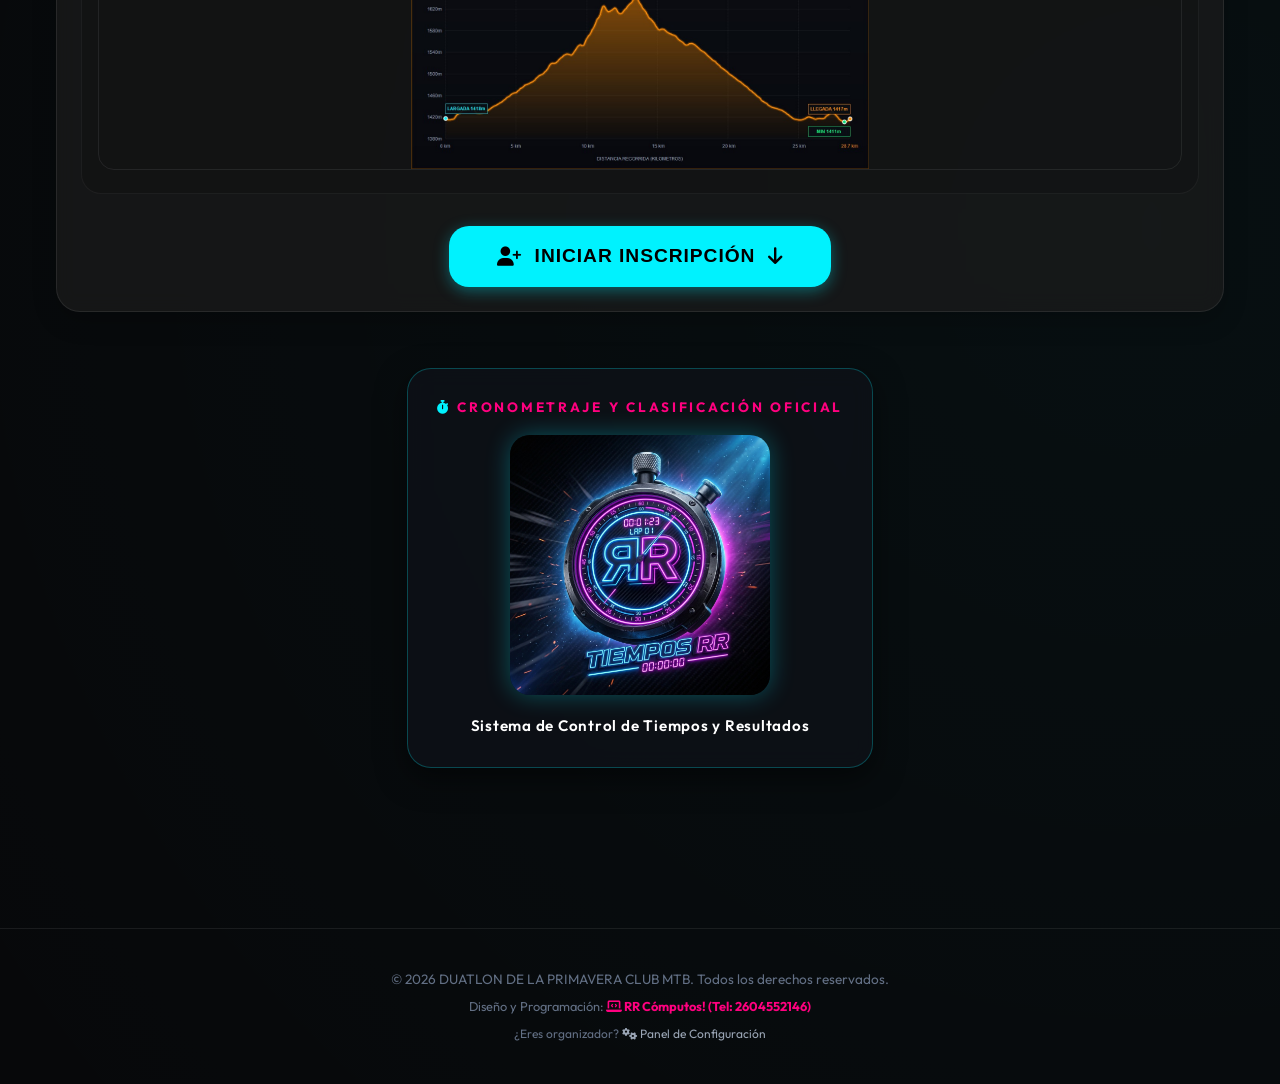
==== commit 9b3f9ca7: "Add files via upload" ====
--- a/index.html
+++ b/index.html
@@ -407,10 +407,19 @@
                                                         <span class="posta-type-badge badge-cyan" style="background: rgba(0, 242, 254, 0.2); color: var(--accent-cyan);"><i class="fa-solid fa-bolt"></i> ELÉCTRICA</span>
                                                     </div>
                                                     <div class="posta-type-title"><i class="fa-solid fa-bolt" style="color: #ffd600;"></i> E-Bike Libre</div>
-                                                    <div class="posta-type-subtitle">Bicicleta Eléctrica</div>
-                                                    <div class="posta-type-desc">Tramo de 25K MTB con bicicleta eléctrica (Damas, Caballeros o Mixto)</div>
+                                                    <div class="posta-type-subtitle">Bicicleta Eléctrica (Sin sumatoria de edad)</div>
+                                                    <div class="posta-type-desc">Tramo 25K MTB con bicicleta eléctrica. No suma edades (Categoría única E-Bike Libre).</div>
                                                 </div>
                                             </label>
+                                        </div>
+
+                                        <!-- CARTEL INDICADOR DE POSTA SELECCIONADA -->
+                                        <div id="posta-selected-alert" style="margin-top: 1.1rem; padding: 0.85rem 1.25rem; border-radius: var(--radius-sm); font-size: 0.96rem; font-weight: 700; display: flex; align-items: center; justify-content: space-between; gap: 0.8rem; border: 1px solid rgba(255, 107, 53, 0.45); background: linear-gradient(135deg, rgba(255, 107, 53, 0.16), rgba(0, 0, 0, 0.3)); color: #ffffff; transition: all 0.3s ease;">
+                                            <div style="display: flex; align-items: center; gap: 0.75rem;">
+                                                <i id="posta-selected-icon" class="fa-solid fa-calculator" style="font-size: 1.25rem; color: var(--accent-orange);"></i>
+                                                <span>Has seleccionado: <strong id="posta-selected-name" style="color: var(--accent-orange); font-size: 1.05rem;">Posta Estándar (Por Sumatoria de Edad)</strong></span>
+                                            </div>
+                                            <span id="posta-selected-tag" style="background: rgba(255, 107, 53, 0.2); color: var(--accent-orange); border: 1px solid rgba(255, 107, 53, 0.4); padding: 0.3rem 0.75rem; border-radius: 20px; font-size: 0.8rem; text-transform: uppercase; letter-spacing: 0.5px;">Oficial</span>
                                         </div>
                                     </div>
                                 </div>
@@ -550,7 +559,7 @@
                                 <!-- TARJETA DINÁMICA DE SUMATORIA EN VIVO -->
                                 <div id="postas-summary-badge" style="background: linear-gradient(135deg, rgba(0, 242, 254, 0.12), rgba(255, 107, 53, 0.12)); border: 1px solid var(--border-color); border-radius: var(--radius-md); padding: 1.2rem; display: flex; flex-wrap: wrap; justify-content: space-around; align-items: center; gap: 1rem; text-align: center; margin-bottom: 1.5rem;">
                                     <div>
-                                        <span style="font-size: 0.8rem; color: var(--text-muted); display: block; text-transform: uppercase; font-weight: 700;">Sumatoria de Edades</span>
+                                        <span id="postas-calc-sum-label" style="font-size: 0.8rem; color: var(--text-muted); display: block; text-transform: uppercase; font-weight: 700;">Sumatoria de Edades</span>
                                         <strong id="postas-calc-sum" style="font-size: 1.7rem; color: var(--accent-cyan);">-</strong>
                                     </div>
                                     <div>
--- a/index.css
+++ b/index.css
@@ -1528,4 +1528,17 @@
     color: #00e676;
 }
 
-
+.posta-type-card[data-type="ebike"].active,
+.posta-type-card[data-type="ebike"]:has(input:checked) {
+    border-color: #ffd600;
+    background: linear-gradient(145deg, rgba(255, 214, 0, 0.22), rgba(0, 242, 254, 0.1));
+    box-shadow: 0 0 25px rgba(255, 214, 0, 0.45);
+    transform: translateY(-2px);
+}
+
+.posta-type-card[data-type="ebike"].active .posta-custom-radio,
+.posta-type-card[data-type="ebike"]:has(input:checked) .posta-custom-radio {
+    color: #ffd600;
+}
+
+
